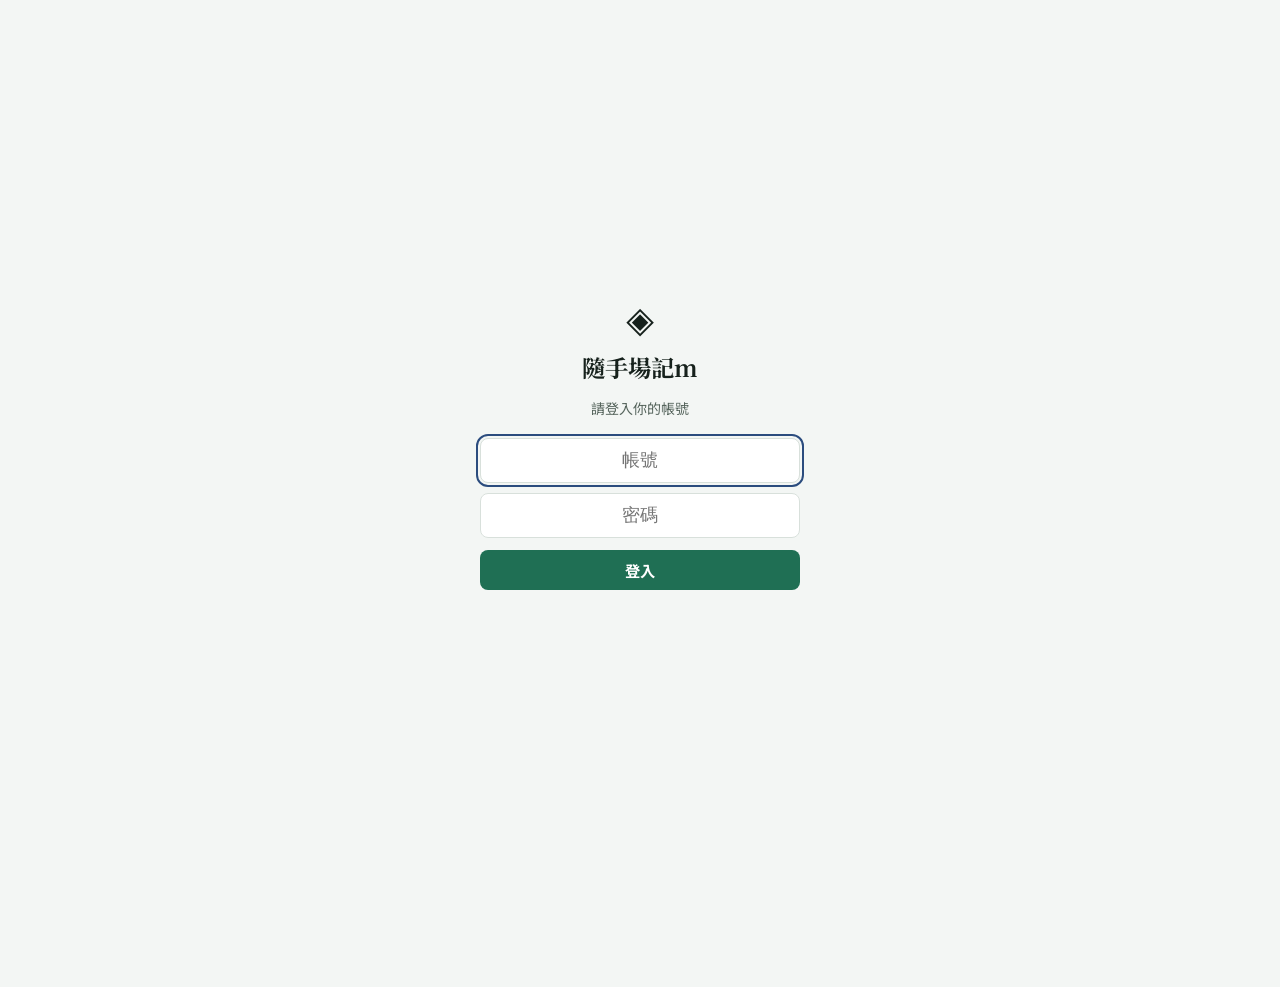
==== index.html @ 2950941e "調整token機制" ====
<!DOCTYPE html>
<html lang="zh-Hant">
<head>
<meta charset="UTF-8">
<meta name="viewport" content="width=device-width, initial-scale=1, viewport-fit=cover">
<title>隨手場記m · 場次人員管理（會員版）</title>
<meta name="description" content="週日場次人員與費用管理工具">
<meta name="theme-color" content="#1F6F54">
<link rel="manifest" href="manifest.webmanifest">
<link rel="icon" href="icons/icon.svg" type="image/svg+xml">
<link rel="apple-touch-icon" href="icons/icon-192.png">
<link rel="stylesheet" href="css/styles.css">
</head>
<body>
<div id="app-shell">

  <header class="topbar">
    <div class="topbar-brand">
      <span class="brand-mark" aria-hidden="true">
        <svg viewBox="0 0 24 24" width="22" height="22"><circle cx="12" cy="7" r="4" fill="currentColor"/><path d="M12 11 L6 21 L18 21 Z" fill="currentColor" opacity=".55"/></svg>
      </span>
      <span class="brand-text">隨手場記m</span>
      <div class="account-switch" id="account-switch"></div>
    </div>
    <div class="topbar-right">
      <div class="topbar-season" id="topbar-season-picker"></div>
      <button class="topbar-sync-btn" id="topbar-sync-btn" aria-label="立即同步" title="立即同步">
        <svg viewBox="0 0 24 24" width="18" height="18"><path d="M3 12a9 9 0 0 1 15.3-6.4M21 12a9 9 0 0 1-15.3 6.4" fill="none" stroke="currentColor" stroke-width="2" stroke-linecap="round"/><path d="M18 3v4h-4M6 21v-4h4" fill="none" stroke="currentColor" stroke-width="2" stroke-linecap="round" stroke-linejoin="round"/></svg>
      </button>
    </div>
  </header>

  <nav class="tabbar" id="main-nav" aria-label="主選單">
    <a href="#/dashboard" data-route="dashboard"><span class="tab-ic"><svg width="24" height="24" fill="currentColor" xmlns="http://www.w3.org/2000/svg" version="1.1" viewBox="0 0 110.0 110.0">
 <path d="m15.625 7.8125h23.438c4.3164 0 7.8125 4.3164 7.8125 7.8125v17.188c0 4.3164-3.4961 7.8125-7.8125 7.8125h-23.438c-4.3164 0-7.8125-4.3164-7.8125-7.8125v-17.188c0-4.3164 3.4961-7.8125 7.8125-7.8125z"/>
 <path d="m60.938 59.375h23.438c4.3164 0 7.8125 4.3164 7.8125 7.8125v17.188c0 4.3164-3.4961 7.8125-7.8125 7.8125h-23.438c-4.3164 0-7.8125-4.3164-7.8125-7.8125v-17.188c0-4.3164 3.4961-7.8125 7.8125-7.8125z"/>
 <path d="m60.938 7.8125h23.438c4.3164 0 7.8125 4.3164 7.8125 7.8125v29.688c0 4.3164-3.4961 7.8125-7.8125 7.8125h-23.438c-4.3164 0-7.8125-4.3164-7.8125-7.8125v-29.688c0-4.3164 3.4961-7.8125 7.8125-7.8125z"/>
 <path d="m15.625 46.875h23.438c4.3164 0 7.8125 4.3164 7.8125 7.8125v29.688c0 4.3164-3.4961 7.8125-7.8125 7.8125h-23.438c-4.3164 0-7.8125-4.3164-7.8125-7.8125v-29.688c0-4.3164 3.4961-7.8125 7.8125-7.8125z"/>
</svg></span><span>總覽</span></a>
    <a href="#/seasons" data-route="seasons"><span class="tab-ic"><svg width="24" height="24" fill="currentColor" xmlns="http://www.w3.org/2000/svg" version="1.1" viewBox="0 0 110.0 110.0">
 <path d="m53.125 43.75c0 1.7188 1.4062 3.125 3.125 3.125h37.344c-1.5312-21.625-18.844-38.938-40.469-40.469z"/>
 <path d="m56.25 53.125c-5.1562 0-9.375-4.2188-9.375-9.375v-37.344c-22.656 1.625-40.625 20.531-40.625 43.594s19.625 43.75 43.75 43.75 41.969-17.969 43.594-40.625z"/></svg></span><span>季度</span></a>
    <a href="#/sessions" data-route="sessions"><span class="tab-ic"><svg width="24" height="24" fill="currentColor" xmlns="http://www.w3.org/2000/svg" viewBox="0 0 24 24" x="0px" y="0px"><title>ui 111</title><g data-name="Layer 2"><path d="M1.28,13.62c.1,1.93.55,5.38,2.43,6.9,1.66,1.35,5,2,8.29,2s6.63-.67,8.29-2c1.88-1.52,2.33-5,2.43-6.9.18-3.42-.48-8-2.37-9.86-3-3-13.66-3-16.7,0C1.76,5.65,1.1,10.2,1.28,13.62Zm3.43-8.8C5.94,3.6,9,3,12,3s6.06.62,7.29,1.84,2.13,5,1.93,8.73c-.15,2.8-.85,5-1.87,5.8-2.75,2.22-12,2.22-14.7,0-1-.82-1.72-3-1.87-5.8C2.58,9.87,3.41,6.12,4.71,4.82Z"/><path d="M10,8.75h8a.75.75,0,0,0,0-1.5H10a.75.75,0,0,0,0,1.5Z"/><circle cx="7" cy="8" r="1"/><path d="M10,12.75h8a.75.75,0,0,0,0-1.5H10a.75.75,0,0,0,0,1.5Z"/><circle cx="7" cy="12" r="1"/><path d="M10,16.75h8a.75.75,0,0,0,0-1.5H10a.75.75,0,0,0,0,1.5Z"/><circle cx="7" cy="16" r="1"/></g></svg></span><span>場次</span></a>
    <a href="#/settings" data-route="settings"><span class="tab-ic"><svg width="24" height="24" viewBox="0 0 24 24" fill="none" stroke="currentColor" xmlns="http://www.w3.org/2000/svg">
<path d="M21.3175 7.14139L20.8239 6.28479C20.4506 5.63696 20.264 5.31305 19.9464 5.18388C19.6288 5.05472 19.2696 5.15664 18.5513 5.36048L17.3311 5.70418C16.8725 5.80994 16.3913 5.74994 15.9726 5.53479L15.6357 5.34042C15.2766 5.11043 15.0004 4.77133 14.8475 4.37274L14.5136 3.37536C14.294 2.71534 14.1842 2.38533 13.9228 2.19657C13.6615 2.00781 13.3143 2.00781 12.6199 2.00781H11.5051C10.8108 2.00781 10.4636 2.00781 10.2022 2.19657C9.94085 2.38533 9.83106 2.71534 9.61149 3.37536L9.27753 4.37274C9.12465 4.77133 8.84845 5.11043 8.48937 5.34042L8.15249 5.53479C7.73374 5.74994 7.25259 5.80994 6.79398 5.70418L5.57375 5.36048C4.85541 5.15664 4.49625 5.05472 4.17867 5.18388C3.86109 5.31305 3.67445 5.63696 3.30115 6.28479L2.80757 7.14139C2.45766 7.74864 2.2827 8.05227 2.31666 8.37549C2.35061 8.69871 2.58483 8.95918 3.05326 9.48012L4.0843 10.6328C4.3363 10.9518 4.51521 11.5078 4.51521 12.0077C4.51521 12.5078 4.33636 13.0636 4.08433 13.3827L3.05326 14.5354C2.58483 15.0564 2.35062 15.3168 2.31666 15.6401C2.2827 15.9633 2.45766 16.2669 2.80757 16.8741L3.30114 17.7307C3.67443 18.3785 3.86109 18.7025 4.17867 18.8316C4.49625 18.9608 4.85542 18.8589 5.57377 18.655L6.79394 18.3113C7.25263 18.2055 7.73387 18.2656 8.15267 18.4808L8.4895 18.6752C8.84851 18.9052 9.12464 19.2442 9.2775 19.6428L9.61149 20.6403C9.83106 21.3003 9.94085 21.6303 10.2022 21.8191C10.4636 22.0078 10.8108 22.0078 11.5051 22.0078H12.6199C13.3143 22.0078 13.6615 22.0078 13.9228 21.8191C14.1842 21.6303 14.294 21.3003 14.5136 20.6403L14.8476 19.6428C15.0004 19.2442 15.2765 18.9052 15.6356 18.6752L15.9724 18.4808C16.3912 18.2656 16.8724 18.2055 17.3311 18.3113L18.5513 18.655C19.2696 18.8589 19.6288 18.9608 19.9464 18.8316C20.264 18.7025 20.4506 18.3785 20.8239 17.7307L21.3175 16.8741C21.6674 16.2669 21.8423 15.9633 21.8084 15.6401C21.7744 15.3168 21.5402 15.0564 21.0718 14.5354L20.0407 13.3827C19.7887 13.0636 19.6098 12.5078 19.6098 12.0077C19.6098 11.5078 19.7888 10.9518 20.0407 10.6328L21.0718 9.48012C21.5402 8.95918 21.7744 8.69871 21.8084 8.37549C21.8423 8.05227 21.6674 7.74864 21.3175 7.14139Z" stroke="currentColor" stroke-width="1.5" stroke-linecap="round"/>
<path d="M15.5195 12C15.5195 13.933 13.9525 15.5 12.0195 15.5C10.0865 15.5 8.51953 13.933 8.51953 12C8.51953 10.067 10.0865 8.5 12.0195 8.5C13.9525 8.5 15.5195 10.067 15.5195 12Z" stroke="currentColor" stroke-width="1.5"/>
</svg>
</span><span>設定</span></a>
  </nav>

  <main id="view-root" class="view-root"></main>

  <div id="toast-root" class="toast-root" aria-live="polite"></div>
  <div id="modal-root"></div>
</div>

<script type="module" src="js/main.js"></script>
</body>
</html>
---- css/styles.css ----
@import url('https://fonts.googleapis.com/css2?family=Noto+Serif+TC:wght@600;700&family=Noto+Sans+TC:wght@400;500;700&family=IBM+Plex+Mono:wght@500;600&family=Overpass:ital,wght@0,100..900;1,100..900&display=swap');

/* ---------- Design tokens ---------- */
:root {
  --court-green: #1F6F54;
  --court-green-dark: #144A38;
  --court-green-tint: #E4F0EA;
  --court-blue: #2B4C7E;
  --court-blue-tint: #E7ECF5;
  --gold: #B8860B;
  --gold-tint: #FBF1D8;
  --female: #C98788;
  --female-tint: #FFE1E740;
  --crimson: #B3261E;
  --crimson-tint: #FBE6E4;
  --bg: #F3F6F4;
  --surface: #FFFFFF;
  --surface-sunken: #ECF1EE;
  --line: #D8E0DB;
  --ink: #16211C;
  --ink-soft: #55645C;
  --ink-faint: #8A9790;

  --font-display: 'Noto Serif TC', serif;
  --font-body: 'Noto Sans TC', system-ui, sans-serif;
  --font-mono: 'Overpass', ui-monospace, monospace;

  --radius-s: 8px;
  --radius-m: 14px;
  --radius-l: 22px;
  --shadow-card: 0 1px 2px rgba(20,30,25,.06), 0 6px 20px rgba(20,30,25,.05);
}

* { box-sizing: border-box; }
html {
  /* Bumps every rem-based font-size in the app up ~12% for readability on phones
     (tested against iPhone 11's 414px CSS viewport) without touching any layout
     widths/breakpoints, since the app is built with flexible flex/grid layouts. */
  font-size: 18px;
}
html, body { height: 100%; overscroll-behavior: none; }
body {
  margin: 0;
  background: var(--bg);
  color: var(--ink);
  font-family: var(--font-body);
  -webkit-font-smoothing: antialiased;
}
a { color: inherit; text-decoration: none; }
button { font-family: inherit; }
:focus-visible { outline: 2px solid var(--court-blue); outline-offset: 2px; }

h1, h2, h3 { font-family: var(--font-display); margin: 0; color: var(--ink); }
.mono { font-family: var(--font-mono); font-variant-numeric: tabular-nums; }

/* ---------- App shell ---------- */
#app-shell {
  min-height: 100%;
  display: flex;
  flex-direction: column;
  max-width: 960px;
  margin: 0 auto;
  /* tabbar height + extra breathing room above the nav */
  padding-bottom: calc(60px + env(safe-area-inset-bottom, 0px));
  /* Lock to vertical panning so a horizontal drag (e.g. on a wide table)
     can't drag the whole page sideways or trigger edge-swipe back/forward.
     overscroll-behavior: none turns off the elastic rubber-band bounce.
     Kept on #app-shell (not body) so position:fixed modals keep correct
     width on iOS Safari / standalone PWA. */
  touch-action: pan-y;
  overscroll-behavior: none;
}

.topbar {
  position: sticky;
  top: 0;
  z-index: 20;
  display: flex;
  align-items: center;
  justify-content: space-between;
  gap: 10px;
  padding: 14px 16px;
  background: var(--court-green);
  color: #fff;
}
.topbar-brand { display: flex; align-items: center; gap: 8px; min-width: 0; }
.brand-mark { display: flex; color: #fff; flex-shrink: 0; }
.brand-text { font-family: var(--font-display); font-weight: 700; font-size: 1.15rem; letter-spacing: .02em; flex-shrink: 0; }
.topbar-right { display: flex; align-items: center; gap: 8px; }
.topbar-season select {
  background: rgba(255,255,255,.14);
  color: #fff;
  border: 1px solid rgba(255,255,255,.35);
  border-radius: var(--radius-s);
  padding: 6px 10px;
  font-size: .85rem;
  max-width: 40vw;
}
.topbar-season select option { color: var(--ink); }

/* admin 用：app 名稱旁邊「切換檢視使用者」的標籤下拉選單。平常（檢視自己）
   用跟 brand 一致的淡色標籤；正在檢視別人的資料時換成金色，跟原本提示列
   用的顏色一致，讓 admin 一眼看出現在不是自己的視角。 */
.account-switch { position: relative; min-width: 0; }
.account-switch-tag {
  display: flex;
  align-items: center;
  gap: 4px;
  background: rgba(255,255,255,.16);
  border: 1px solid rgba(255,255,255,.4);
  color: #fff;
  border-radius: 999px;
  padding: 3px 9px 3px 11px;
  font-size: .72rem;
  font-weight: 700;
  cursor: pointer;
  max-width: 28vw;
}
.account-switch-tag span {
  overflow: hidden;
  text-overflow: ellipsis;
  white-space: nowrap;
}
.account-switch-tag--viewing {
  background: var(--gold);
  border-color: var(--gold);
  color: #fff;
}
.account-switch-caret { flex-shrink: 0; opacity: .85; }
.account-switch-menu {
  position: absolute;
  top: calc(100% + 6px);
  left: 0;
  z-index: 40;
  min-width: 190px;
  max-height: 60vh;
  overflow-y: auto;
  background: var(--surface);
  border-radius: var(--radius-s);
  box-shadow: var(--shadow-card);
  padding: 6px;
}
.account-switch-menu-item {
  display: flex;
  align-items: center;
  justify-content: space-between;
  gap: 8px;
  width: 100%;
  text-align: left;
  padding: 9px 10px;
  border-radius: var(--radius-s);
  color: var(--ink);
  font-size: .82rem;
  background: transparent;
  border: none;
  cursor: pointer;
}
.account-switch-menu-item:hover:not(:disabled) { background: var(--surface-sunken); }
.account-switch-menu-item.is-current { font-weight: 700; color: var(--court-green); }
.account-switch-menu-item:disabled { opacity: .5; cursor: not-allowed; }
.account-switch-menu-note { padding: 8px 10px; }

.topbar-sync-btn {
  display: flex;
  align-items: center;
  justify-content: center;
  width: 32px;
  height: 32px;
  border-radius: 50%;
  border: 1px solid rgba(255,255,255,.35);
  background: rgba(255,255,255,.14);
  color: #fff;
  cursor: pointer;
  flex-shrink: 0;
  padding: 0;
}
.topbar-sync-btn:active { transform: translateY(1px); }
.topbar-sync-btn.syncing svg { animation: sync-spin .8s linear infinite; }
@keyframes sync-spin { from { transform: rotate(0deg); } to { transform: rotate(360deg); } }

.tabbar {
  position: fixed;
  bottom: 0; left: 0; right: 0;
  z-index: 30;
  display: flex;
  background: var(--surface);
  border-top: 1px solid var(--line);
  max-width: 960px;
  margin: 0 auto;
  padding-bottom: env(safe-area-inset-bottom);
}
.tabbar a {
  flex: 1;
  display: flex;
  flex-direction: column;
  align-items: center;
  gap: 2px;
  padding: 10px 4px 8px;
  font-size: .72rem;
  color: var(--ink-faint);
}
.tabbar a.active { color: var(--court-green); font-weight: 700; }
.tab-ic { font-size: 1.15rem; line-height: 1; }
.tab-ic svg { opacity: .55; }
.tab-icon {
    width: 20px;
    height: 20px;
    fill: #ffb6c1;
}
.tabbar a.active .tab-ic svg {opacity: 1; }

.view-root { flex: 1; padding: 10px 15px 17px; }

/* ---------- Generic building blocks ---------- */
.card {
  background: var(--surface);
  border-radius: var(--radius-m);
  box-shadow: var(--shadow-card);
  padding: 16px;
  margin-bottom: 14px;
}
.card-muted {
  background: var(--surface-sunken);
  box-shadow: none;
}
.card-muted .list-row-title,
.card-muted .list-row-meta { color: var(--ink-faint); }
.card-title {
  font-size: .95rem;
  font-weight: 700;
  color: var(--ink);
  margin-bottom: 10px;
  display: flex;
  align-items: center;
  justify-content: space-between;
}
.section-eyebrow {
  font-size: .72rem;
  letter-spacing: .12em;
  color: var(--court-green);
  font-weight: 700;
  text-transform: uppercase;
  margin-bottom: 4px;
}

.page-head {
  display: flex;
  align-items: flex-end;
  justify-content: space-between;
  gap: 10px;
  margin-bottom: 16px;
}
/* Used on inner pages (season detail, session detail) so the title block + the
   settings button stay pinned under the topbar while the rest of the page scrolls. */
.page-head-sticky {
  position: sticky;
  top: 54px;
  z-index: 15;
  background: var(--bg);
  padding: 10px 16px 12px;
  margin: 0 -16px 6px;
}
.page-head-left { display: flex; align-items: flex-end; gap: 8px; min-width: 0; }
.page-head h1 { font-size: 1.0rem; }
.page-head .sub { color: var(--ink-soft); font-size: .82rem; margin-top: 2px; }
.h1-nowrap { white-space: nowrap; font-size: clamp(.82rem, 3.4vw, .95rem); }
.flex-wrap-head { flex-wrap: wrap; row-gap: 8px; }
.icon-action-btn {
  width: 32px;
  height: 32px;
  border-radius: 8px;
  background: var(--surface);
  border: 1px solid var(--line);
  display: flex;
  align-items: center;
  justify-content: center;
  flex-shrink: 0;
  cursor: pointer;
  padding: 0;
}
.icon-action-btn:active { transform: translateY(1px); }
.icon-action-btn img { width: 17px; height: 17px; display: block; }

.back-btn {
  display: inline-flex;
  align-items: center;
  justify-content: center;
  width: 34px;
  height: 34px;
  border-radius: 999px;
  border: none;
  background: var(--surface-sunken);
  color: var(--ink);
  cursor: pointer;
  flex-shrink: 0;
  margin-bottom: 2px;
}
.back-btn:active { transform: translateY(1px); }

.btn {
  display: inline-flex;
  align-items: center;
  justify-content: center;
  gap: 6px;
  border: none;
  border-radius: var(--radius-s);
  padding: 9px 14px;
  font-size: .85rem;
  font-weight: 700;
  cursor: pointer;
  background: var(--surface-sunken);
  color: var(--ink);
  white-space: nowrap;
}
.btn:active { transform: translateY(1px); }
.btn-primary { background: var(--court-green); color: #fff; }
.btn-primary:hover { background: var(--court-green-dark); }
.btn-ghost { background: transparent; color: var(--court-green); border: 1px solid var(--court-green); }
.btn-danger { background: var(--crimson-tint); color: var(--crimson); }
.btn-sm { padding: 6px 10px; font-size: .78rem; }
.btn-block { width: 100%; }
.btn[disabled] { opacity: .45; cursor: not-allowed; }

.icon-btn {
  background: transparent;
  border: none;
  color: var(--ink-faint);
  cursor: pointer;
  padding: 4px 6px;
  font-size: 1rem;
}
.icon-btn:hover { color: var(--court-blue); }

.field { margin-bottom: 12px; }
.field label {
  display: block;
  font-size: .78rem;
  color: var(--ink-soft);
  margin-bottom: 5px;
  font-weight: 500;
}
.field input[type=text],
.field input[type=number],
.field input[type=date],
.field select,
.field textarea {
  width: 100%;
  border: 1px solid var(--line);
  border-radius: var(--radius-s);
  padding: 9px 10px;
  font-size: 1rem;
  background: var(--surface);
  color: var(--ink);
  font-family: inherit;
}
.field textarea { resize: vertical; min-height: 60px; }
.field-row { display: flex; gap: 10px; }
.field-row > .field { flex: 1; min-width: 0; }
.field-row > .field input,
.field-row > .field select { min-width: 0; box-sizing: border-box; }
.field-hint { font-size: .72rem; color: var(--ink-faint); margin-top: 4px; }

/* Shared searchable multi-select candidate picker (加入臨打/候補/季打) */
.candidate-grid-wrap {
  max-height: 240px;
  overflow-y: auto;
  border: 1px solid var(--line);
  border-radius: 8px;
  padding: 6px;
  margin-top: 6px;
}
.candidate-grid {
  display: grid;
  grid-template-columns: 1fr 1fr;
  gap: 2px 6px;
}
.candidate-grid-item {
  display: flex;
  align-items: center;
  justify-content: flex-start;
  gap: 8px;
  padding: 7px 6px;
  cursor: pointer;
  border-radius: 6px;
  min-width: 0;
}
.candidate-grid-item:active { background: var(--surface-sunken); }
.candidate-grid-item input[type=checkbox] { flex-shrink: 0; margin: 0; }
.candidate-grid-item span {
  overflow: hidden;
  text-overflow: ellipsis;
  white-space: nowrap;
  min-width: 0;
  text-align: left;
}

/* All form controls anywhere in the app must be >=16px so mobile browsers
   (iOS Safari / Chrome) do not auto-zoom the viewport on focus. Using rem here
   keeps them in proportion with the rest of the app's enlarged text. */
input, select, textarea {
  font-size: 1rem;
}

.radio-group { display: flex; gap: 8px; flex-wrap: wrap; }
.radio-chip {
  border: 1px solid var(--line);
  border-radius: 999px;
  padding: 6px 13px;
  font-size: .8rem;
  cursor: pointer;
  color: var(--ink-soft);
  background: var(--surface);
}
.radio-chip input { display: none; }
.radio-chip.checked {
  background: var(--court-green-tint);
  border-color: var(--court-green);
  color: var(--court-green-dark);
  font-weight: 700;
}

.list-row {
  display: flex;
  align-items: center;
  justify-content: space-between;
  gap: 10px;
  padding: 12px 4px;
  border-bottom: 1px solid var(--line);
}
.list-row:last-child { border-bottom: none; }
.list-row-main { display: flex; flex-direction: column; gap: 2px; }
.list-row-title { font-weight: 700; font-size: .92rem; }
.list-row-meta { font-size: .76rem; color: var(--ink-soft); }
.list-row-actions { display: flex; align-items: center; gap: 6px; }

.empty-state {
  text-align: center;
  padding: 36px 12px;
  color: var(--ink-faint);
}
.empty-state .glyph { font-size: 1.8rem; margin-bottom: 8px; opacity: .6; }
.empty-state p { margin: 4px 0; font-size: .85rem; }

.badge {
  display: inline-flex;
  align-items: center;
  gap: 4px;
  padding: 2px 9px;
  border-radius: 999px;
  font-size: .72rem;
  font-weight: 700;
  white-space: nowrap;
}
.badge-green { background: var(--court-green-tint); color: var(--court-green-dark); }
.badge-gold { background: var(--gold-tint); color: var(--gold); }
.badge-blue { background: var(--court-blue-tint); color: var(--court-blue); }
.badge-gray { background: var(--surface-sunken); color: var(--ink-soft); }
.badge-crimson { background: var(--crimson); color: #fff; }

/* ---------- Scoreboard (signature element) ---------- */
.scoreboard {
  background: linear-gradient(160deg, var(--court-green-dark), var(--court-green));
  border-radius: var(--radius-l);
  padding: 18px 16px;
  color: #fff;
  margin-bottom: 16px;
  position: relative;
  overflow: hidden;
}
.scoreboard::before {
  content: '';
  position: absolute; inset: 0;
  background-image: repeating-linear-gradient(90deg, rgba(255,255,255,.05) 0 1px, transparent 1px 34px);
  pointer-events: none;
}
.scoreboard-label {
  font-size: .68rem;
  letter-spacing: .14em;
  text-transform: uppercase;
  opacity: .75;
  margin-bottom: 10px;
}
.scoreboard-grid {
  display: grid;
  grid-template-columns: repeat(auto-fit, minmax(120px, 1fr));
  gap: 14px;
  position: relative;
}
.scoreboard-cell .num {
  font-family: var(--font-mono);
  font-size: 1.5rem;
  font-weight: 600;
  font-variant-numeric: tabular-nums;
  line-height: 1.1;
}
.scoreboard-cell .cap {
  font-size: .72rem;
  opacity: .8;
  margin-top: 3px;
}
/*.scoreboard-cell.warn .num { color: #FFD7A8; }*/

/* ---------- Money highlight ---------- */
.amount-refund { color: var(--court-green-dark); font-weight: 700; white-space: nowrap; }
.amount-makeup { color: var(--crimson); font-weight: 700; white-space: nowrap; }
/*.amount-makeup::before { content: '⚠'; font-size: .85em; }*/

/* ---------- Tables ---------- */
/* Safety net for narrow (360px) phones: if a table still doesn't fully fit its
   card, it scrolls horizontally INSIDE the card instead of pushing content
   (like the delete ✕ button) outside the page's visible width. */
.table-scroll {
  overflow-x: auto;
  -webkit-overflow-scrolling: touch;
  /* Opt back into horizontal panning inside the pan-y #app-shell. */
  touch-action: pan-x pan-y;
  overscroll-behavior-x: contain;
}
table.roster { width: 100%; border-collapse: collapse; font-size: .84rem; table-layout: fixed; }
table.roster th {
  text-align: left;
  font-size: .68rem;
  text-transform: uppercase;
  letter-spacing: .06em;
  color: var(--ink-faint);
  padding: 6px 8px;
  border-bottom: 1px solid var(--line);
  overflow: hidden;
  text-overflow: ellipsis;
}
table.roster th.roster-group-head-male {
  color: var(--court-blue);
}
table.roster th.roster-group-head-female {
  color: var(--gold);
}
table.roster td { padding: 8px; border-bottom: 1px solid var(--line); vertical-align: middle; overflow-wrap: anywhere; }
table.roster tr:last-child td { border-bottom: none; }
table.roster tr.row-unpaid  {  border-left: 3px solid #C42F6D80; }
table.roster input[type=checkbox] { width: 18px; height: 18px; margin-right: 4px; }
table.roster td:has(> input[type=checkbox]) { padding-right: 14px; }
.roster-name { font-weight: 600; overflow-wrap: anywhere; }
.roster-name .badge { display: block; width: fit-content; margin-top: 3px; }
.gender-tag { font-size: .68rem; color: var(--ink-faint); margin-left: 5px; }
.roster-group-head {
  font-size: .72rem;
  font-weight: 700;
  color: var(--court-blue);
  padding: 10px 8px 4px;
}
.roster-group-head-male,
.roster-group-head-female {
  padding: 6px 10px;
  border-radius: var(--radius-s);
  margin-bottom: 4px;
}
.roster-group-head-male { background: var(--court-blue-tint); color: var(--court-blue); }
.roster-group-head-female { background: var(--gold-tint); color: var(--gold); }
input.fee-input {
  width: 84px;
  border: 1px solid var(--line);
  border-radius: 6px;
  padding: 5px 6px;
  font-family: var(--font-mono);
  text-align: right;
}
select.inline-select {
  border: 1px solid var(--line);
  border-radius: 6px;
  padding: 5px 4px;
  font-size: .76rem;
  background: #fff;
  width: 100%;
  max-width: 100%;
  box-sizing: border-box;
}
.icon-btn { min-width: 28px; text-align: center; }

.batch-bar {
  display: flex;
  align-items: center;
  gap: 8px;
  flex-wrap: wrap;
  background: var(--court-blue-tint);
  border-radius: var(--radius-s);
  padding: 10px;
  margin-bottom: 10px;
  font-size: .8rem;
}
.batch-bar strong { color: var(--court-blue); }

/* ---------- Tabs within a page ---------- */
.subtabs { display: flex; gap: 6px; margin-bottom: 14px; border-bottom: 1px solid var(--line); }
.subtabs button {
  background: none; border: none; cursor: pointer;
  padding: 9px 4px; margin-right: 14px;
  font-size: .757rem; font-weight: 600; color: var(--ink-faint);
  border-bottom: 2px solid transparent;
}
.subtabs button.active { color: var(--court-green); border-color: var(--court-green); }

/* ---------- Modal ---------- */
.modal-backdrop {
  position: fixed; inset: 0; background: rgba(15,25,20,.42);
  display: flex; align-items: flex-end; justify-content: center;
  z-index: 100;
}
@media (min-width: 640px) {
  .modal-backdrop { align-items: center; }
}
.modal-panel {
  background: var(--surface);
  width: 100%; max-width: 480px;
  max-height: 88vh;
  overflow-y: auto;
  border-radius: var(--radius-l) var(--radius-l) 0 0;
  padding: 20px;
  animation: modal-in .18s ease-out;
  /* Stop over-scroll inside the modal from chaining into the page behind. */
  overscroll-behavior: contain;
  -webkit-overflow-scrolling: touch;
}
@media (min-width: 640px) {
  .modal-panel { border-radius: var(--radius-l); }
}
@keyframes modal-in { from { transform: translateY(16px); opacity:.4; } to { transform: translateY(0); opacity:1; } }
.modal-head { display: flex; align-items: center; justify-content: space-between; margin-bottom: 14px; }
.modal-actions { display: flex; gap: 8px; justify-content: flex-end; margin-top: 16px; }

/* ---------- Toast ---------- */
.toast-root {
  position: fixed;
  bottom: calc(97px + env(safe-area-inset-bottom, 0px)); left: 0; right: 0;
  display: flex; flex-direction: column; align-items: center;
  gap: 8px; z-index: 200; pointer-events: none;
}
.toast {
  background: var(--ink);
  color: #fff;
  padding: 9px 16px;
  border-radius: 999px;
  font-size: .8rem;
  box-shadow: 0 8px 20px rgba(0,0,0,.2);
  animation: toast-in .16s ease-out;
}
@keyframes toast-in { from { opacity:0; transform: translateY(6px);} to {opacity:1; transform:none;} }

@media (prefers-reduced-motion: reduce) {
  .modal-panel, .toast { animation: none; }
}

/* ---------- Utility ---------- */
.flex { display: flex; }
.flex-between { display: flex; align-items: center; justify-content: space-between; }
.gap-8 { gap: 8px; }
.mt-8 { margin-top: 8px; }
.mt-16 { margin-top: 16px; }
.text-right { text-align: right; }
.text-soft { color: var(--ink-soft); }
.text-faint { color: var(--ink-faint); }
.small { font-size: .78rem; }
.hidden { display: none !important; }
.stack { display: flex; flex-direction: column; gap: 10px; }
.divider { height: 1px; background: var(--line); margin: 14px 0; }
.detail-toggle-btn {
  border-radius: var(--radius-s) var(--radius-s) 0 0 !important;
  margin-bottom: 0 !important;
}
.detail-expand {
  background: var(--surface-sunken);
  border-radius: 0 0 var(--radius-s) var(--radius-s);
  padding: 10px 12px;
  margin-top: 0;
}
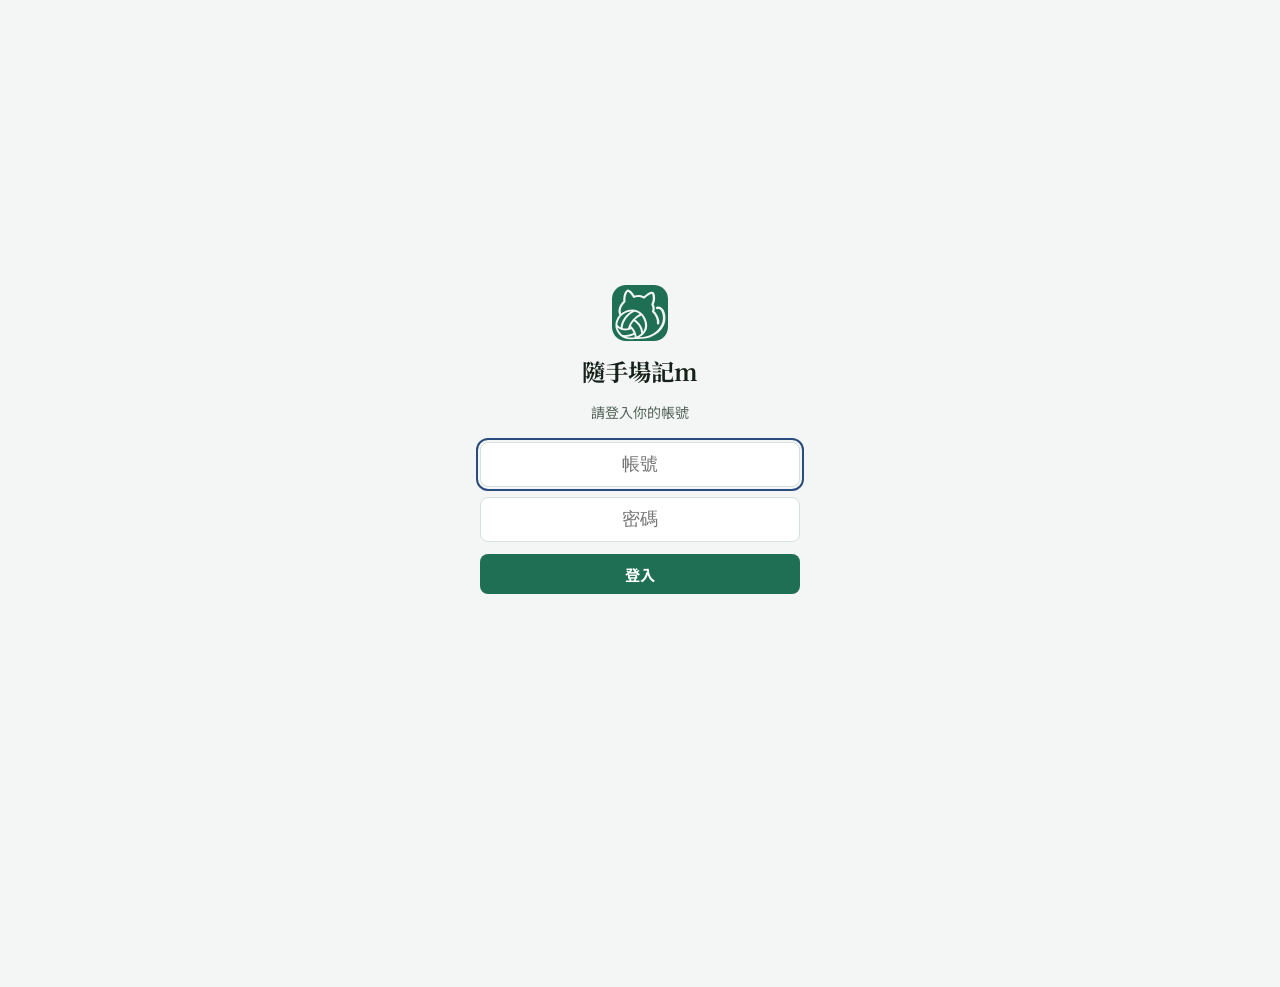
==== commit fa51657e: "Replace app logo with cat+volleyball artwork Update favicon/PWA icons, login screen, empty-state, an" ====
--- a/index.html
+++ b/index.html
@@ -17,9 +17,8 @@
   <header class="topbar">
     <div class="topbar-brand">
       <span class="brand-mark" aria-hidden="true">
-        <svg viewBox="0 0 24 24" width="22" height="22"><circle cx="12" cy="7" r="4" fill="currentColor"/><path d="M12 11 L6 21 L18 21 Z" fill="currentColor" opacity=".55"/></svg>
+        <svg viewBox="0 0 1254 1254" width="60" height="60"><g transform="translate(0.000000,1254.000000) scale(0.100000,-0.100000)" fill="currentColor" stroke="none"><path d="M3455 11519 c-27 -4 -87 -27 -132 -50 -257 -130 -546 -606 -703 -1159 -93 -326 -132 -700 -111 -1058 7 -114 16 -229 21 -257 l8 -49 -128 -136 c-143 -152 -273 -299 -316 -356 -15 -22 -47 -61 -70 -89 -112 -135 -315 -466 -403 -657 -282 -610 -291 -1262 -26 -1832 45 -97 45 -99 27 -120 -10 -12 -50 -57 -89 -101 -355 -404 -634 -926 -757 -1413 -43 -168 -52 -221 -71 -398 -33 -313 -6 -693 71 -998 107 -422 346 -897 613 -1221 443 -535 971 -875 1701 -1096 391 -117 950 -184 1342 -160 238 15 415 36 598 73 l155 31 275 -13 c329 -16 901 -16 1130 -1 877 59 1639 241 2415 576 270 116 687 341 896 482 31 21 82 56 115 78 481 324 957 799 1261 1255 405 610 609 1190 679 1930 22 242 15 704 -15 940 -65 498 -198 929 -384 1242 -286 481 -673 770 -1099 819 -288 33 -574 -80 -656 -260 -67 -146 8 -323 159 -376 79 -28 151 -20 258 29 113 51 169 59 273 41 242 -42 488 -280 657 -636 111 -234 191 -528 238 -869 25 -190 25 -710 0 -920 -85 -683 -328 -1307 -730 -1870 -249 -348 -563 -662 -962 -961 -579 -435 -1313 -771 -2060 -944 -463 -107 -1090 -183 -1430 -173 l-110 3 73 38 c299 155 601 378 853 629 416 414 679 875 793 1389 100 450 68 1012 -89 1544 -101 342 -237 649 -438 985 -405 679 -957 1168 -1627 1442 -481 197 -964 254 -1550 183 -527 -65 -1106 -267 -1575 -550 -128 -77 -354 -231 -449 -306 -27 -22 -52 -39 -56 -39 -9 0 -52 121 -75 209 -41 161 -55 401 -35 586 14 120 61 308 109 431 66 169 189 402 279 525 196 271 291 384 550 651 145 150 182 193 187 222 4 19 -1 102 -11 183 -23 180 -26 641 -6 793 60 444 156 744 332 1041 63 107 156 229 173 229 6 0 39 -16 75 -36 285 -156 581 -432 776 -724 63 -93 162 -287 215 -419 36 -89 90 -160 145 -188 55 -29 121 -22 236 24 123 50 232 84 351 112 422 98 920 81 1269 -44 106 -39 297 -137 377 -196 108 -79 186 -93 273 -48 19 9 85 63 145 119 540 500 959 773 1386 903 180 55 166 55 190 0 80 -183 131 -413 155 -693 15 -167 15 -220 5 -372 -26 -392 -105 -680 -300 -1092 -81 -170 -81 -175 7 -358 87 -180 115 -252 147 -370 39 -144 55 -261 55 -405 0 -192 -32 -346 -114 -538 -27 -63 -33 -126 -16 -171 6 -15 61 -81 123 -148 389 -418 623 -771 790 -1191 146 -368 206 -676 192 -989 -15 -314 -14 -335 17 -387 56 -95 144 -148 244 -149 167 0 279 96 325 280 18 71 18 360 0 490 -74 553 -352 1205 -744 1745 -96 132 -253 331 -317 400 -75 83 -73 70 -41 181 50 174 65 281 65 479 0 322 -62 606 -196 897 l-31 67 66 143 c182 398 267 801 267 1262 -1 266 -28 486 -90 737 -114 452 -275 674 -524 720 -203 37 -617 -112 -1057 -382 -232 -142 -494 -339 -719 -538 -52 -47 -102 -90 -111 -98 -13 -11 -31 -6 -120 36 -330 156 -770 251 -1164 251 -231 0 -566 -54 -790 -127 -66 -22 -80 -24 -87 -12 -5 8 -37 64 -71 124 -251 441 -591 813 -937 1028 -204 125 -410 189 -545 166z m925 -4833 c0 -3 -30 -24 -67 -48 -171 -109 -375 -246 -443 -297 -41 -31 -91 -67 -111 -81 -112 -76 -460 -382 -609 -536 -190 -197 -331 -362 -455 -534 -441 -610 -734 -1279 -860 -1965 -10 -49 -19 -92 -21 -94 -6 -7 -190 114 -284 187 -110 86 -203 174 -302 286 l-71 79 7 106 c26 436 262 1014 589 1445 299 394 625 684 1070 951 399 238 903 417 1366 485 128 18 191 24 191 16z m866 -151 c321 -88 662 -258 926 -462 78 -60 192 -163 186 -168 -2 -2 -75 -47 -163 -100 -585 -355 -956 -635 -1359 -1025 -304 -295 -502 -530 -710 -844 -254 -386 -404 -721 -498 -1116 l-23 -95 -98 -22 c-283 -62 -657 -58 -931 11 -169 43 -299 104 -337 158 -21 29 -21 30 -5 146 75 523 293 1095 612 1604 476 760 1140 1373 2024 1870 181 102 165 100 376 43z m1442 -1012 c301 -412 501 -852 616 -1358 74 -327 96 -732 55 -1003 -41 -272 -93 -442 -205 -667 -73 -147 -188 -336 -210 -342 -7 -2 -13 17 -17 49 -16 155 -123 520 -219 748 -154 364 -426 788 -729 1136 -151 173 -409 414 -607 569 -34 26 -59 51 -55 55 4 3 35 29 68 56 169 142 570 426 810 574 106 66 428 250 436 250 4 0 29 -30 57 -67z m-1678 -1189 c228 -150 579 -510 796 -817 431 -606 631 -1137 660 -1744 l7 -139 -54 -47 c-145 -125 -379 -286 -565 -389 -86 -48 -338 -168 -352 -168 -5 0 -19 71 -31 157 -100 683 -452 1354 -1036 1973 -65 69 -129 137 -142 151 l-24 26 27 74 c88 245 292 563 521 814 54 59 105 115 113 125 8 11 17 19 20 20 3 0 30 -16 60 -36z m-3733 -1367 c306 -231 705 -456 972 -548 592 -204 1308 -161 1938 116 l142 62 34 -36 c74 -77 263 -353 365 -531 51 -90 142 -279 142 -296 0 -9 -225 -112 -336 -154 -334 -128 -773 -239 -1124 -284 -342 -45 -724 -55 -865 -23 -177 41 -330 143 -564 376 -355 354 -606 770 -730 1210 -23 79 -41 145 -41 147 0 9 13 1 67 -39z m3742 -1714 c13 -57 37 -213 46 -301 6 -61 6 -62 -22 -73 -46 -18 -260 -59 -398 -76 -166 -21 -696 -24 -860 -5 -213 25 -555 95 -555 114 0 4 24 8 53 8 67 0 360 33 530 61 366 58 734 155 1077 283 52 19 100 35 107 36 6 0 16 -21 22 -47z"/><path d="M5685 6233 c-36 -9 -83 -52 -101 -92 -16 -37 -19 -39 -64 -38 -59 1 -108 -27 -135 -76 -19 -34 -22 -36 -57 -31 -32 6 -41 2 -68 -24 -16 -17 -30 -40 -30 -52 0 -25 73 -159 159 -292 63 -99 92 -118 141 -98 28 12 60 54 60 79 0 5 -30 64 -66 130 -68 124 -76 160 -38 175 23 9 60 -35 117 -138 27 -47 59 -93 70 -101 32 -22 74 -18 102 10 41 40 33 76 -40 202 -58 98 -64 114 -55 137 8 22 16 27 36 24 21 -2 39 -24 95 -113 38 -60 76 -116 86 -122 30 -23 72 -15 105 17 45 45 37 66 -98 279 -68 106 -135 144 -219 124z"/><path d="M4739 6022 c-112 -73 -149 -112 -149 -156 0 -42 28 -76 64 -76 13 0 53 20 89 45 37 25 75 45 86 45 14 0 30 -16 51 -52 16 -29 30 -60 30 -69 0 -8 -29 -37 -65 -63 -68 -50 -85 -71 -85 -106 0 -45 135 -272 205 -344 40 -42 48 -46 92 -46 53 0 92 19 187 90 89 65 108 137 62 236 -27 58 -57 84 -98 84 -56 0 -84 -57 -53 -110 23 -40 18 -65 -20 -99 -44 -38 -64 -39 -97 -3 -24 26 -108 161 -108 174 0 4 29 28 64 54 109 79 110 118 14 287 -102 178 -140 193 -269 109z"/><path d="M4358 5802 c-68 -44 -86 -71 -72 -110 21 -59 100 -49 178 23 41 37 45 61 15 99 -28 35 -53 33 -121 -12z"/><path d="M4555 5728 c-47 -28 -216 -160 -225 -178 -15 -28 -12 -48 10 -70 35 -35 66 -25 174 56 148 112 160 131 111 179 -27 28 -40 30 -70 13z"/><path d="M4595 5553 c-89 -59 -145 -114 -145 -142 0 -33 16 -51 47 -51 26 0 177 110 193 141 13 23 -1 53 -30 69 -24 13 -19 14 -65 -17z"/><path d="M3975 5520 c-27 -10 -261 -225 -269 -245 -22 -59 0 -105 102 -206 55 -55 62 -59 106 -59 45 0 50 3 150 95 58 53 114 110 125 129 25 41 27 102 4 136 -42 62 -107 129 -137 144 -37 18 -51 19 -81 6z m33 -164 c-2 -1 -33 -31 -71 -66 -52 -49 -70 -61 -79 -52 -9 9 3 27 55 78 57 55 70 64 83 53 8 -6 13 -13 12 -13z m67 -67 c7 -10 -66 -95 -112 -132 -22 -17 -23 -17 -30 -1 -4 12 11 34 58 79 69 67 75 70 84 54z"/><path d="M4619 5394 c-46 -36 -88 -73 -92 -80 -5 -8 -2 -26 5 -42 22 -44 65 -35 156 35 65 49 77 63 80 91 4 39 -12 62 -43 62 -12 0 -60 -30 -106 -66z"/><path d="M4757 5315 c-53 -27 -145 -107 -157 -134 -14 -34 -1 -68 54 -155 39 -60 84 -91 119 -80 31 10 173 119 181 139 15 39 4 76 -43 148 -65 99 -93 114 -154 82z m39 -142 c19 -25 17 -51 -5 -62 -14 -8 -22 -6 -35 8 -20 22 -20 30 1 53 20 22 23 22 39 1z"/><path d="M4107 5097 c-98 -94 -177 -179 -177 -188 0 -9 10 -29 21 -44 22 -27 46 -30 90 -11 14 6 18 -1 23 -38 8 -54 3 -66 -28 -66 -12 0 -28 -6 -35 -12 -10 -11 -27 2 -87 67 -69 75 -73 81 -68 115 5 32 2 40 -26 64 -25 20 -39 25 -64 21 -28 -4 -35 1 -76 50 -56 68 -100 92 -140 75 -27 -11 -50 -46 -50 -75 0 -8 30 -48 66 -90 l65 -75 -20 -26 c-12 -15 -21 -39 -21 -54 0 -59 86 -93 125 -50 10 11 22 20 26 20 4 0 48 -46 97 -102 l89 -103 -19 -42 c-17 -38 -17 -46 -4 -71 25 -48 83 -65 125 -36 22 16 71 111 84 166 4 14 20 40 36 56 21 20 31 43 37 78 6 43 8 46 16 24 9 -25 7 -54 -14 -167 -10 -56 -10 -65 7 -83 24 -26 67 -26 91 1 17 18 19 37 18 143 0 66 -6 140 -13 164 -8 28 -9 48 -2 60 18 32 34 -37 37 -157 2 -97 5 -117 20 -128 43 -31 78 -7 88 61 8 53 -9 192 -30 251 -21 55 -22 70 -5 70 20 0 81 -81 81 -108 0 -11 -9 -31 -21 -43 -40 -43 8 -113 69 -99 30 6 71 43 91 82 27 53 5 118 -82 235 -58 78 -71 88 -113 88 -38 0 -61 -16 -152 -102 -46 -43 -88 -78 -93 -78 -26 0 1 40 94 136 56 58 106 112 110 120 5 8 2 26 -5 42 -10 21 -21 28 -48 29 -33 3 -46 -8 -213 -170z"/><path d="M3246 4759 c-19 -15 -26 -30 -26 -54 0 -42 14 -53 74 -57 l49 -3 -27 -33 -28 -32 -48 35 c-81 59 -160 43 -160 -33 0 -25 10 -39 50 -73 28 -23 50 -46 50 -50 0 -4 -25 -38 -55 -74 -65 -80 -72 -120 -29 -154 53 -41 84 -25 184 97 l35 43 125 -94 c107 -81 187 -150 142 -123 -20 12 -60 -2 -77 -27 -13 -20 -13 -36 -4 -106 10 -77 10 -85 -8 -103 -20 -19 -20 -19 -84 24 -48 33 -65 51 -67 71 -6 47 -79 86 -108 57 -6 -6 -30 6 -69 35 -33 25 -63 45 -67 45 -5 0 -8 7 -8 16 0 9 -14 29 -31 45 -31 29 -83 38 -124 23 -21 -8 -95 -156 -95 -189 0 -36 42 -75 80 -75 22 0 39 9 59 31 32 34 33 34 113 -19 l37 -24 -19 -35 c-44 -82 53 -152 121 -87 32 30 36 29 142 -50 54 -41 67 -55 62 -71 -19 -66 -18 -74 13 -105 40 -40 83 -40 122 -2 31 32 60 115 60 175 0 27 8 48 25 69 31 36 31 39 0 167 -14 57 -23 106 -21 109 7 6 81 -53 106 -85 l20 -26 -20 -32 c-27 -44 -25 -69 6 -94 59 -46 137 -12 170 74 29 76 1 140 -91 206 -53 38 -56 47 -15 41 52 -8 140 8 161 29 26 26 24 65 -7 96 -25 25 -27 26 -137 19 -62 -3 -117 -3 -123 1 -5 5 -15 41 -21 82 -9 56 -18 80 -37 99 -31 31 -79 34 -108 5 -19 -19 -19 -24 -7 -77 7 -31 9 -59 6 -62 -6 -7 -55 22 -101 60 l-28 24 46 58 c65 83 61 151 -8 158 -19 2 -32 11 -37 23 -19 53 -113 71 -163 32z"/><path d="M3327 4256 c-59 -16 -87 -41 -87 -77 0 -44 44 -72 102 -66 26 3 61 13 77 22 63 32 66 96 6 121 -40 16 -36 16 -98 0z"/><path d="M2829 3771 c-9 -6 -24 -31 -33 -56 -19 -50 -25 -52 -86 -30 -83 29 -140 8 -140 -53 0 -39 23 -57 126 -98 49 -20 141 -58 204 -84 346 -147 583 -240 608 -240 36 0 62 28 62 66 0 46 -24 71 -92 93 -94 32 -95 33 -75 76 9 20 17 48 17 64 0 53 -68 89 -120 61 -10 -5 -26 -30 -35 -55 -20 -50 -22 -51 -69 -31 l-34 14 16 56 c14 50 14 57 -2 80 -38 58 -109 45 -144 -27 -12 -27 -26 -46 -30 -44 -4 3 -23 12 -44 20 l-36 15 13 39 c20 54 18 97 -4 117 -23 21 -80 30 -102 17z"/><path d="M2550 3513 c-49 -19 -66 -75 -32 -106 9 -9 43 -26 74 -38 l57 -21 -14 -29 c-8 -15 -15 -34 -15 -41 -1 -7 -13 -28 -28 -45 l-28 -32 -67 21 -67 22 -27 -20 c-61 -45 -35 -104 62 -142 28 -11 49 -25 48 -31 -15 -65 -14 -87 5 -104 11 -10 38 -21 60 -24 41 -5 61 7 88 52 10 18 13 18 78 -5 l68 -24 -6 -53 c-5 -44 -3 -56 14 -73 45 -45 114 -38 136 15 8 19 16 35 18 35 2 0 46 -16 97 -35 56 -20 102 -44 114 -58 58 -70 153 -56 170 24 14 62 -38 98 -256 177 -99 36 -104 39 -110 71 -4 18 -11 37 -16 42 -12 12 34 109 52 109 28 0 37 -28 30 -92 -8 -70 3 -90 57 -103 22 -6 33 -1 58 23 19 19 30 41 30 59 l0 28 24 -25 c14 -14 40 -52 58 -85 33 -59 35 -60 80 -63 39 -3 49 1 62 20 24 34 19 76 -15 130 -68 106 -157 163 -414 266 -400 160 -417 166 -445 155z m295 -245 c18 -8 24 -16 19 -27 -4 -9 -8 -42 -9 -73 -1 -79 -11 -86 -78 -59 -50 21 -54 25 -52 52 1 16 11 40 22 52 11 12 26 32 32 45 13 25 28 27 66 10z"/></g></svg>
       </span>
-      <span class="brand-text">隨手場記m</span>
       <div class="account-switch" id="account-switch"></div>
     </div>
     <div class="topbar-right">
--- a/css/styles.css
+++ b/css/styles.css
@@ -13,6 +13,16 @@
   --female-tint: #FFE1E740;
   --crimson: #B3261E;
   --crimson-tint: #FBE6E4;
+  --purple: #6B4FA0;
+  --purple-tint: #EDE7F5;
+  --teal: #0E7C7B;
+  --teal-tint: #DFF3F2;
+  --orange: #B5580A;
+  --orange-tint: #FAEBD8;
+  --pink: #B23570;
+  --pink-tint: #FAE6EE;
+  --lime: #6B7A12;
+  --lime-tint: #EFF3DA;
   --bg: #F3F6F4;
   --surface: #FFFFFF;
   --surface-sunken: #ECF1EE;
@@ -79,7 +89,7 @@
   align-items: center;
   justify-content: space-between;
   gap: 10px;
-  padding: 14px 16px;
+  padding: 2px 16px;
   background: var(--court-green);
   color: #fff;
 }
@@ -330,6 +340,7 @@
   font-size: 1rem;
 }
 .icon-btn:hover { color: var(--court-blue); }
+.icon-btn.icon-btn-text { min-width: auto; font-size: .72rem; font-weight: 600; white-space: nowrap; }
 
 .field { margin-bottom: 12px; }
 .field label {
@@ -588,6 +599,191 @@
   font-size: .8rem;
 }
 .batch-bar strong { color: var(--court-blue); }
+
+/* ---------- 分組 / 對戰表 ---------- */
+.chip-pool { display: flex; flex-wrap: wrap; gap: 6px; }
+.member-chip {
+  display: inline-flex;
+  align-items: center;
+  gap: 4px;
+  border: 1px solid var(--line);
+  background: var(--surface);
+  color: var(--ink);
+  border-radius: 999px;
+  padding: 6px 12px;
+  font-size: .8rem;
+  cursor: pointer;
+}
+.member-chip:active { transform: translateY(1px); }
+.member-chip .chip-remove {
+  background: none;
+  border: none;
+  padding: 0;
+  margin-left: 2px;
+  color: inherit;
+  opacity: .6;
+  cursor: pointer;
+  font-size: .7rem;
+  line-height: 1;
+}
+.member-chip .chip-remove:hover { opacity: 1; color: var(--crimson); }
+/* 需求 1：不用文字標示性別，改用 chip 底色區分（跟人員名單頁男女配色一致）。 */
+.member-chip-male { background: var(--court-blue-tint); border-color: var(--court-blue); color: var(--court-blue); }
+.member-chip-female { background: var(--gold-tint); border-color: var(--gold); color: var(--gold); }
+.group-card { border: 2px solid transparent; cursor: pointer; }
+.group-card-active { border-color: var(--court-green); }
+/* 橫向自由捲動（不分頁、不吸附）：一頁直向顯示 3 組，寬度故意留一點餘裕
+   （92%），不捲動時就能看到右邊下一批的邊緣；頁與頁之間留間距。捲軸本身
+   隱藏（Chrome/Safari 用 ::-webkit-scrollbar，Firefox/Edge 用
+   scrollbar-width）。 */
+.group-scroll {
+  display: flex;
+  gap: 14px;
+  overflow-x: auto;
+  overflow-y: hidden;
+  -webkit-overflow-scrolling: touch;
+  touch-action: pan-x pan-y;
+  overscroll-behavior-x: contain;
+  margin-bottom: 14px;
+  scrollbar-width: none;
+  -ms-overflow-style: none;
+}
+.group-scroll::-webkit-scrollbar { display: none; }
+/* 需求 1：只有一頁（≤3 組，不需要橫向捲動）時置中顯示，不要貼左邊留一
+   截空白；超過一頁（需要捲動）維持原本靠左、露出下一頁邊緣的樣式。 */
+.group-scroll-center { justify-content: center; }
+.group-page {
+  display: flex;
+  flex-direction: column;
+  gap: 10px;
+  flex: 0 0 92%;
+  min-width: 0;
+}
+.group-scroll .group-card {
+  min-width: 0;
+  margin-bottom: 0;
+}
+/* 需求 2：不管組內目前有幾個人，這塊區域的高度都先保留好（一行名字的高
+   度），加入/移出成員時卡片高度不會跳動。 */
+.group-scroll .chip-pool { min-height: 35px; align-content: flex-start; }
+.round-block { padding: 10px 0; border-bottom: 1px solid var(--line); }
+.round-block:last-child { border-bottom: none; }
+.round-block-title { font-size: .78rem; font-weight: 700; color: var(--court-green); margin-bottom: 8px; }
+/* 需求：對戰的兩隊改成上下堆疊顯示（每個小組各佔一行），男女人數合併回
+   跟色塊同一個儲存格（同一排），比分輸入框對齊的是「色塊＋男女人數」整
+   排的高度。三排格線：[A隊(含男女人數) | 比分A]、[vs | ：]、
+   [B隊(含男女人數) | 比分B]。「：」是否精準置中在兩個比分正中間，只取
+   決於第一排、第三排的高度是否相等（同一輪兩隊通常人數一樣、高度相
+   近），跟中間 vs 那排本身多高無關。 */
+.match-row {
+  display: grid;
+  grid-template-columns: minmax(0, 1fr) auto;
+  align-items: center;
+  gap: 6px 10px;
+  padding: 8px 0;
+  font-size: .84rem;
+}
+.match-row + .match-row { border-top: 1px dashed var(--line); }
+.team-block { display: flex; flex-direction: column; gap: 4px; align-items: flex-start; }
+.match-vs { color: var(--ink-faint); font-size: .72rem; font-weight: 700; justify-self: start; }
+.match-row .score-input { justify-self: end; }
+.score-vs-divider { color: var(--ink-soft); font-size: .9rem; font-weight: 700; justify-self: end; text-align: center; width: 44px; }
+/* 需求 3：對戰表裡每個小組區段各自用不同底色的匡區隔，同一組在整份對戰
+   表裡（不同輪次、對戰或輪休）顏色都固定一致，方便一眼認出。
+   最大寬度（不是固定寬度）：底色跟著內容縮小，沒有名字的地方不會被拉出
+   底色；人數多（例如 6 人一組）一行放不下時才換行顯示，不會把比分欄擠出
+   去、造成版面跑掉。組別字母固定在左邊，名單換成兩行時，字母仍然垂直
+   置中，不會偏到第一行。 */
+.team-group-seg {
+  display: flex;
+  align-items: center;
+  gap: 6px;
+  max-width: 100%;
+  box-sizing: border-box;
+  padding: 4px 9px;
+  border-radius: var(--radius-s);
+  font-weight: 600;
+}
+.team-seg-label { flex-shrink: 0; font-weight: 700; }
+.team-seg-names { flex: 1; min-width: 0; white-space: normal; word-break: break-word; }
+.team-seg-0 { background: var(--court-green-tint); color: var(--court-green-dark); }
+.team-seg-1 { background: var(--court-blue-tint); color: var(--court-blue); }
+.team-seg-2 { background: var(--gold-tint); color: var(--gold); }
+.team-seg-3 { background: var(--crimson-tint); color: var(--crimson); }
+.team-seg-4 { background: var(--purple-tint); color: var(--purple); }
+.team-seg-5 { background: var(--teal-tint); color: var(--teal); }
+.team-seg-6 { background: var(--orange-tint); color: var(--orange); }
+.team-seg-7 { background: var(--pink-tint); color: var(--pink); }
+.team-seg-8 { background: var(--lime-tint); color: var(--lime); }
+.team-gender-summary { color: var(--ink-faint); font-size: .72rem; font-weight: 500; white-space: nowrap; }
+.score-input {
+  width: 44px;
+  border: 1px solid var(--line);
+  border-radius: var(--radius-s);
+  padding: 4px 2px;
+  font-size: .85rem;
+  text-align: center;
+  font-family: var(--font-mono);
+}
+/* 輪休跟上面對戰區塊拉開一點空間，只用虛線外匡區隔（不加底色），一眼就
+   能看出這是「休息」而不是另一場比賽，也不會跟彩色小組色塊搶視覺。 */
+.rest-row {
+  margin-top: 10px;
+  padding: 6px 8px;
+  border: 1px dashed #C7C7C2;
+  border-radius: var(--radius-s);
+  font-size: .68rem;
+  color: var(--ink-soft);
+  display: flex;
+  flex-wrap: wrap;
+  align-items: center;
+  gap: 3px;
+}
+.rest-row-label { flex-shrink: 0; }
+/* 需求：輪休區塊的文字整體再縮小一點，常見的「每組 2 人、每人 2 個字、
+   3 組」情境才擠得進同一行，不會一組一行搬版面。只縮小輪休區塊自己
+   （用 .rest-row 限定），不影響上面對戰區塊小組色塊的大小。 */
+.rest-row .team-group-seg { padding: 2px 4px; gap: 2px; }
+/* 需求 4：輪數輸入框跟「產生對戰表」按鈕在同一列，兩邊都用同樣的
+   label+control 結構讓垂直位置對齊，這裡再把控制項本身的高度強制對齊，
+   避免 input 跟 button 預設高度不同造成的跑版。 */
+.rounds-generate-row input,
+.rounds-generate-row button {
+  height: 42px;
+  box-sizing: border-box;
+}
+
+/* ---------- 抽籤模式 ---------- */
+.chip-drawable { border-style: dashed; border-width: 2px; }
+.draw-mode-hint { margin: -4px 0 10px; }
+.draw-modal { text-align: center; padding: 4px 0 2px; }
+.draw-modal-hint { font-size: .74rem; color: var(--ink-faint); margin-bottom: 2px; }
+.draw-modal-name { font-size: 1.15rem; font-weight: 700; margin-bottom: 18px; }
+.draw-reel {
+  margin: 0 auto 18px;
+  width: 108px;
+  height: 108px;
+  display: flex;
+  align-items: center;
+  justify-content: center;
+  border-radius: 50%;
+  border: 3px solid var(--line);
+  background: var(--surface-sunken);
+  font-family: var(--font-display);
+  font-size: 2.4rem;
+  font-weight: 700;
+  color: var(--ink-soft);
+}
+.draw-reel-landed { border-color: currentColor; animation: draw-pop .38s ease-out; }
+@keyframes draw-pop {
+  0% { transform: scale(1); }
+  40% { transform: scale(1.18); }
+  100% { transform: scale(1); }
+}
+.draw-result { font-size: 1rem; font-weight: 600; margin-bottom: 16px; }
+@media (prefers-reduced-motion: reduce) {
+  .draw-reel-landed { animation: none; }
+}
 
 /* ---------- Tabs within a page ---------- */
 .subtabs { display: flex; gap: 6px; margin-bottom: 14px; border-bottom: 1px solid var(--line); }
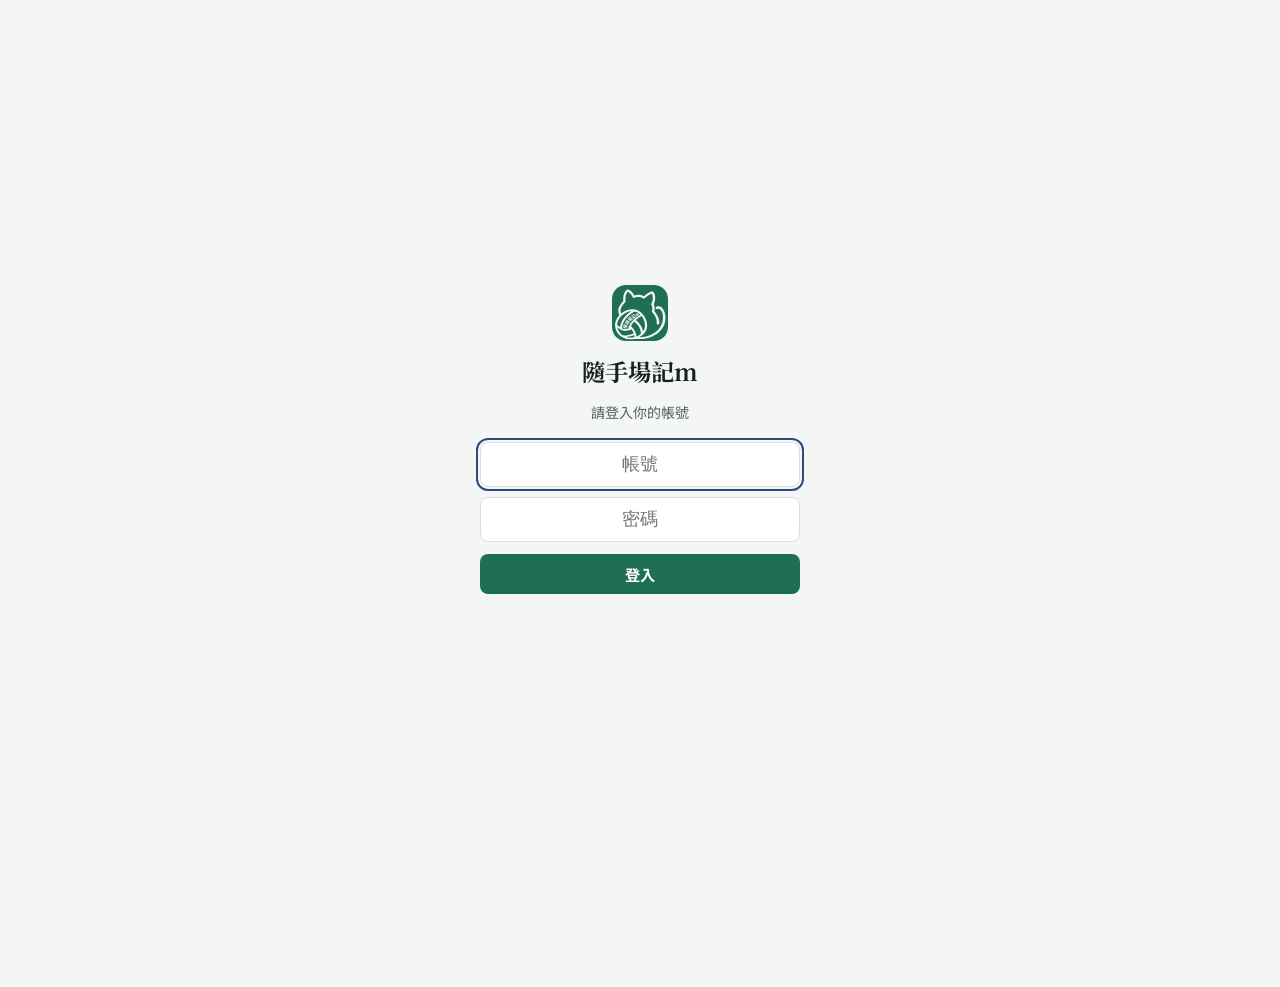
==== commit 13ffd4d2: "Revert header logo size, use text version for app icons Header logo/padding back to the compact size" ====
--- a/index.html
+++ b/index.html
@@ -17,7 +17,7 @@
   <header class="topbar">
     <div class="topbar-brand">
       <span class="brand-mark" aria-hidden="true">
-        <svg viewBox="0 0 1254 1254" width="60" height="60"><g transform="translate(0.000000,1254.000000) scale(0.100000,-0.100000)" fill="currentColor" stroke="none"><path d="M3455 11519 c-27 -4 -87 -27 -132 -50 -257 -130 -546 -606 -703 -1159 -93 -326 -132 -700 -111 -1058 7 -114 16 -229 21 -257 l8 -49 -128 -136 c-143 -152 -273 -299 -316 -356 -15 -22 -47 -61 -70 -89 -112 -135 -315 -466 -403 -657 -282 -610 -291 -1262 -26 -1832 45 -97 45 -99 27 -120 -10 -12 -50 -57 -89 -101 -355 -404 -634 -926 -757 -1413 -43 -168 -52 -221 -71 -398 -33 -313 -6 -693 71 -998 107 -422 346 -897 613 -1221 443 -535 971 -875 1701 -1096 391 -117 950 -184 1342 -160 238 15 415 36 598 73 l155 31 275 -13 c329 -16 901 -16 1130 -1 877 59 1639 241 2415 576 270 116 687 341 896 482 31 21 82 56 115 78 481 324 957 799 1261 1255 405 610 609 1190 679 1930 22 242 15 704 -15 940 -65 498 -198 929 -384 1242 -286 481 -673 770 -1099 819 -288 33 -574 -80 -656 -260 -67 -146 8 -323 159 -376 79 -28 151 -20 258 29 113 51 169 59 273 41 242 -42 488 -280 657 -636 111 -234 191 -528 238 -869 25 -190 25 -710 0 -920 -85 -683 -328 -1307 -730 -1870 -249 -348 -563 -662 -962 -961 -579 -435 -1313 -771 -2060 -944 -463 -107 -1090 -183 -1430 -173 l-110 3 73 38 c299 155 601 378 853 629 416 414 679 875 793 1389 100 450 68 1012 -89 1544 -101 342 -237 649 -438 985 -405 679 -957 1168 -1627 1442 -481 197 -964 254 -1550 183 -527 -65 -1106 -267 -1575 -550 -128 -77 -354 -231 -449 -306 -27 -22 -52 -39 -56 -39 -9 0 -52 121 -75 209 -41 161 -55 401 -35 586 14 120 61 308 109 431 66 169 189 402 279 525 196 271 291 384 550 651 145 150 182 193 187 222 4 19 -1 102 -11 183 -23 180 -26 641 -6 793 60 444 156 744 332 1041 63 107 156 229 173 229 6 0 39 -16 75 -36 285 -156 581 -432 776 -724 63 -93 162 -287 215 -419 36 -89 90 -160 145 -188 55 -29 121 -22 236 24 123 50 232 84 351 112 422 98 920 81 1269 -44 106 -39 297 -137 377 -196 108 -79 186 -93 273 -48 19 9 85 63 145 119 540 500 959 773 1386 903 180 55 166 55 190 0 80 -183 131 -413 155 -693 15 -167 15 -220 5 -372 -26 -392 -105 -680 -300 -1092 -81 -170 -81 -175 7 -358 87 -180 115 -252 147 -370 39 -144 55 -261 55 -405 0 -192 -32 -346 -114 -538 -27 -63 -33 -126 -16 -171 6 -15 61 -81 123 -148 389 -418 623 -771 790 -1191 146 -368 206 -676 192 -989 -15 -314 -14 -335 17 -387 56 -95 144 -148 244 -149 167 0 279 96 325 280 18 71 18 360 0 490 -74 553 -352 1205 -744 1745 -96 132 -253 331 -317 400 -75 83 -73 70 -41 181 50 174 65 281 65 479 0 322 -62 606 -196 897 l-31 67 66 143 c182 398 267 801 267 1262 -1 266 -28 486 -90 737 -114 452 -275 674 -524 720 -203 37 -617 -112 -1057 -382 -232 -142 -494 -339 -719 -538 -52 -47 -102 -90 -111 -98 -13 -11 -31 -6 -120 36 -330 156 -770 251 -1164 251 -231 0 -566 -54 -790 -127 -66 -22 -80 -24 -87 -12 -5 8 -37 64 -71 124 -251 441 -591 813 -937 1028 -204 125 -410 189 -545 166z m925 -4833 c0 -3 -30 -24 -67 -48 -171 -109 -375 -246 -443 -297 -41 -31 -91 -67 -111 -81 -112 -76 -460 -382 -609 -536 -190 -197 -331 -362 -455 -534 -441 -610 -734 -1279 -860 -1965 -10 -49 -19 -92 -21 -94 -6 -7 -190 114 -284 187 -110 86 -203 174 -302 286 l-71 79 7 106 c26 436 262 1014 589 1445 299 394 625 684 1070 951 399 238 903 417 1366 485 128 18 191 24 191 16z m866 -151 c321 -88 662 -258 926 -462 78 -60 192 -163 186 -168 -2 -2 -75 -47 -163 -100 -585 -355 -956 -635 -1359 -1025 -304 -295 -502 -530 -710 -844 -254 -386 -404 -721 -498 -1116 l-23 -95 -98 -22 c-283 -62 -657 -58 -931 11 -169 43 -299 104 -337 158 -21 29 -21 30 -5 146 75 523 293 1095 612 1604 476 760 1140 1373 2024 1870 181 102 165 100 376 43z m1442 -1012 c301 -412 501 -852 616 -1358 74 -327 96 -732 55 -1003 -41 -272 -93 -442 -205 -667 -73 -147 -188 -336 -210 -342 -7 -2 -13 17 -17 49 -16 155 -123 520 -219 748 -154 364 -426 788 -729 1136 -151 173 -409 414 -607 569 -34 26 -59 51 -55 55 4 3 35 29 68 56 169 142 570 426 810 574 106 66 428 250 436 250 4 0 29 -30 57 -67z m-1678 -1189 c228 -150 579 -510 796 -817 431 -606 631 -1137 660 -1744 l7 -139 -54 -47 c-145 -125 -379 -286 -565 -389 -86 -48 -338 -168 -352 -168 -5 0 -19 71 -31 157 -100 683 -452 1354 -1036 1973 -65 69 -129 137 -142 151 l-24 26 27 74 c88 245 292 563 521 814 54 59 105 115 113 125 8 11 17 19 20 20 3 0 30 -16 60 -36z m-3733 -1367 c306 -231 705 -456 972 -548 592 -204 1308 -161 1938 116 l142 62 34 -36 c74 -77 263 -353 365 -531 51 -90 142 -279 142 -296 0 -9 -225 -112 -336 -154 -334 -128 -773 -239 -1124 -284 -342 -45 -724 -55 -865 -23 -177 41 -330 143 -564 376 -355 354 -606 770 -730 1210 -23 79 -41 145 -41 147 0 9 13 1 67 -39z m3742 -1714 c13 -57 37 -213 46 -301 6 -61 6 -62 -22 -73 -46 -18 -260 -59 -398 -76 -166 -21 -696 -24 -860 -5 -213 25 -555 95 -555 114 0 4 24 8 53 8 67 0 360 33 530 61 366 58 734 155 1077 283 52 19 100 35 107 36 6 0 16 -21 22 -47z"/><path d="M5685 6233 c-36 -9 -83 -52 -101 -92 -16 -37 -19 -39 -64 -38 -59 1 -108 -27 -135 -76 -19 -34 -22 -36 -57 -31 -32 6 -41 2 -68 -24 -16 -17 -30 -40 -30 -52 0 -25 73 -159 159 -292 63 -99 92 -118 141 -98 28 12 60 54 60 79 0 5 -30 64 -66 130 -68 124 -76 160 -38 175 23 9 60 -35 117 -138 27 -47 59 -93 70 -101 32 -22 74 -18 102 10 41 40 33 76 -40 202 -58 98 -64 114 -55 137 8 22 16 27 36 24 21 -2 39 -24 95 -113 38 -60 76 -116 86 -122 30 -23 72 -15 105 17 45 45 37 66 -98 279 -68 106 -135 144 -219 124z"/><path d="M4739 6022 c-112 -73 -149 -112 -149 -156 0 -42 28 -76 64 -76 13 0 53 20 89 45 37 25 75 45 86 45 14 0 30 -16 51 -52 16 -29 30 -60 30 -69 0 -8 -29 -37 -65 -63 -68 -50 -85 -71 -85 -106 0 -45 135 -272 205 -344 40 -42 48 -46 92 -46 53 0 92 19 187 90 89 65 108 137 62 236 -27 58 -57 84 -98 84 -56 0 -84 -57 -53 -110 23 -40 18 -65 -20 -99 -44 -38 -64 -39 -97 -3 -24 26 -108 161 -108 174 0 4 29 28 64 54 109 79 110 118 14 287 -102 178 -140 193 -269 109z"/><path d="M4358 5802 c-68 -44 -86 -71 -72 -110 21 -59 100 -49 178 23 41 37 45 61 15 99 -28 35 -53 33 -121 -12z"/><path d="M4555 5728 c-47 -28 -216 -160 -225 -178 -15 -28 -12 -48 10 -70 35 -35 66 -25 174 56 148 112 160 131 111 179 -27 28 -40 30 -70 13z"/><path d="M4595 5553 c-89 -59 -145 -114 -145 -142 0 -33 16 -51 47 -51 26 0 177 110 193 141 13 23 -1 53 -30 69 -24 13 -19 14 -65 -17z"/><path d="M3975 5520 c-27 -10 -261 -225 -269 -245 -22 -59 0 -105 102 -206 55 -55 62 -59 106 -59 45 0 50 3 150 95 58 53 114 110 125 129 25 41 27 102 4 136 -42 62 -107 129 -137 144 -37 18 -51 19 -81 6z m33 -164 c-2 -1 -33 -31 -71 -66 -52 -49 -70 -61 -79 -52 -9 9 3 27 55 78 57 55 70 64 83 53 8 -6 13 -13 12 -13z m67 -67 c7 -10 -66 -95 -112 -132 -22 -17 -23 -17 -30 -1 -4 12 11 34 58 79 69 67 75 70 84 54z"/><path d="M4619 5394 c-46 -36 -88 -73 -92 -80 -5 -8 -2 -26 5 -42 22 -44 65 -35 156 35 65 49 77 63 80 91 4 39 -12 62 -43 62 -12 0 -60 -30 -106 -66z"/><path d="M4757 5315 c-53 -27 -145 -107 -157 -134 -14 -34 -1 -68 54 -155 39 -60 84 -91 119 -80 31 10 173 119 181 139 15 39 4 76 -43 148 -65 99 -93 114 -154 82z m39 -142 c19 -25 17 -51 -5 -62 -14 -8 -22 -6 -35 8 -20 22 -20 30 1 53 20 22 23 22 39 1z"/><path d="M4107 5097 c-98 -94 -177 -179 -177 -188 0 -9 10 -29 21 -44 22 -27 46 -30 90 -11 14 6 18 -1 23 -38 8 -54 3 -66 -28 -66 -12 0 -28 -6 -35 -12 -10 -11 -27 2 -87 67 -69 75 -73 81 -68 115 5 32 2 40 -26 64 -25 20 -39 25 -64 21 -28 -4 -35 1 -76 50 -56 68 -100 92 -140 75 -27 -11 -50 -46 -50 -75 0 -8 30 -48 66 -90 l65 -75 -20 -26 c-12 -15 -21 -39 -21 -54 0 -59 86 -93 125 -50 10 11 22 20 26 20 4 0 48 -46 97 -102 l89 -103 -19 -42 c-17 -38 -17 -46 -4 -71 25 -48 83 -65 125 -36 22 16 71 111 84 166 4 14 20 40 36 56 21 20 31 43 37 78 6 43 8 46 16 24 9 -25 7 -54 -14 -167 -10 -56 -10 -65 7 -83 24 -26 67 -26 91 1 17 18 19 37 18 143 0 66 -6 140 -13 164 -8 28 -9 48 -2 60 18 32 34 -37 37 -157 2 -97 5 -117 20 -128 43 -31 78 -7 88 61 8 53 -9 192 -30 251 -21 55 -22 70 -5 70 20 0 81 -81 81 -108 0 -11 -9 -31 -21 -43 -40 -43 8 -113 69 -99 30 6 71 43 91 82 27 53 5 118 -82 235 -58 78 -71 88 -113 88 -38 0 -61 -16 -152 -102 -46 -43 -88 -78 -93 -78 -26 0 1 40 94 136 56 58 106 112 110 120 5 8 2 26 -5 42 -10 21 -21 28 -48 29 -33 3 -46 -8 -213 -170z"/><path d="M3246 4759 c-19 -15 -26 -30 -26 -54 0 -42 14 -53 74 -57 l49 -3 -27 -33 -28 -32 -48 35 c-81 59 -160 43 -160 -33 0 -25 10 -39 50 -73 28 -23 50 -46 50 -50 0 -4 -25 -38 -55 -74 -65 -80 -72 -120 -29 -154 53 -41 84 -25 184 97 l35 43 125 -94 c107 -81 187 -150 142 -123 -20 12 -60 -2 -77 -27 -13 -20 -13 -36 -4 -106 10 -77 10 -85 -8 -103 -20 -19 -20 -19 -84 24 -48 33 -65 51 -67 71 -6 47 -79 86 -108 57 -6 -6 -30 6 -69 35 -33 25 -63 45 -67 45 -5 0 -8 7 -8 16 0 9 -14 29 -31 45 -31 29 -83 38 -124 23 -21 -8 -95 -156 -95 -189 0 -36 42 -75 80 -75 22 0 39 9 59 31 32 34 33 34 113 -19 l37 -24 -19 -35 c-44 -82 53 -152 121 -87 32 30 36 29 142 -50 54 -41 67 -55 62 -71 -19 -66 -18 -74 13 -105 40 -40 83 -40 122 -2 31 32 60 115 60 175 0 27 8 48 25 69 31 36 31 39 0 167 -14 57 -23 106 -21 109 7 6 81 -53 106 -85 l20 -26 -20 -32 c-27 -44 -25 -69 6 -94 59 -46 137 -12 170 74 29 76 1 140 -91 206 -53 38 -56 47 -15 41 52 -8 140 8 161 29 26 26 24 65 -7 96 -25 25 -27 26 -137 19 -62 -3 -117 -3 -123 1 -5 5 -15 41 -21 82 -9 56 -18 80 -37 99 -31 31 -79 34 -108 5 -19 -19 -19 -24 -7 -77 7 -31 9 -59 6 -62 -6 -7 -55 22 -101 60 l-28 24 46 58 c65 83 61 151 -8 158 -19 2 -32 11 -37 23 -19 53 -113 71 -163 32z"/><path d="M3327 4256 c-59 -16 -87 -41 -87 -77 0 -44 44 -72 102 -66 26 3 61 13 77 22 63 32 66 96 6 121 -40 16 -36 16 -98 0z"/><path d="M2829 3771 c-9 -6 -24 -31 -33 -56 -19 -50 -25 -52 -86 -30 -83 29 -140 8 -140 -53 0 -39 23 -57 126 -98 49 -20 141 -58 204 -84 346 -147 583 -240 608 -240 36 0 62 28 62 66 0 46 -24 71 -92 93 -94 32 -95 33 -75 76 9 20 17 48 17 64 0 53 -68 89 -120 61 -10 -5 -26 -30 -35 -55 -20 -50 -22 -51 -69 -31 l-34 14 16 56 c14 50 14 57 -2 80 -38 58 -109 45 -144 -27 -12 -27 -26 -46 -30 -44 -4 3 -23 12 -44 20 l-36 15 13 39 c20 54 18 97 -4 117 -23 21 -80 30 -102 17z"/><path d="M2550 3513 c-49 -19 -66 -75 -32 -106 9 -9 43 -26 74 -38 l57 -21 -14 -29 c-8 -15 -15 -34 -15 -41 -1 -7 -13 -28 -28 -45 l-28 -32 -67 21 -67 22 -27 -20 c-61 -45 -35 -104 62 -142 28 -11 49 -25 48 -31 -15 -65 -14 -87 5 -104 11 -10 38 -21 60 -24 41 -5 61 7 88 52 10 18 13 18 78 -5 l68 -24 -6 -53 c-5 -44 -3 -56 14 -73 45 -45 114 -38 136 15 8 19 16 35 18 35 2 0 46 -16 97 -35 56 -20 102 -44 114 -58 58 -70 153 -56 170 24 14 62 -38 98 -256 177 -99 36 -104 39 -110 71 -4 18 -11 37 -16 42 -12 12 34 109 52 109 28 0 37 -28 30 -92 -8 -70 3 -90 57 -103 22 -6 33 -1 58 23 19 19 30 41 30 59 l0 28 24 -25 c14 -14 40 -52 58 -85 33 -59 35 -60 80 -63 39 -3 49 1 62 20 24 34 19 76 -15 130 -68 106 -157 163 -414 266 -400 160 -417 166 -445 155z m295 -245 c18 -8 24 -16 19 -27 -4 -9 -8 -42 -9 -73 -1 -79 -11 -86 -78 -59 -50 21 -54 25 -52 52 1 16 11 40 22 52 11 12 26 32 32 45 13 25 28 27 66 10z"/></g></svg>
+        <svg viewBox="0 0 1254 1254" width="36" height="36"><g transform="translate(0.000000,1254.000000) scale(0.100000,-0.100000)" fill="currentColor" stroke="none"><path d="M3455 11519 c-27 -4 -87 -27 -132 -50 -257 -130 -546 -606 -703 -1159 -93 -326 -132 -700 -111 -1058 7 -114 16 -229 21 -257 l8 -49 -128 -136 c-143 -152 -273 -299 -316 -356 -15 -22 -47 -61 -70 -89 -112 -135 -315 -466 -403 -657 -282 -610 -291 -1262 -26 -1832 45 -97 45 -99 27 -120 -10 -12 -50 -57 -89 -101 -355 -404 -634 -926 -757 -1413 -43 -168 -52 -221 -71 -398 -33 -313 -6 -693 71 -998 107 -422 346 -897 613 -1221 443 -535 971 -875 1701 -1096 391 -117 950 -184 1342 -160 238 15 415 36 598 73 l155 31 275 -13 c329 -16 901 -16 1130 -1 877 59 1639 241 2415 576 270 116 687 341 896 482 31 21 82 56 115 78 481 324 957 799 1261 1255 405 610 609 1190 679 1930 22 242 15 704 -15 940 -65 498 -198 929 -384 1242 -286 481 -673 770 -1099 819 -288 33 -574 -80 -656 -260 -67 -146 8 -323 159 -376 79 -28 151 -20 258 29 113 51 169 59 273 41 242 -42 488 -280 657 -636 111 -234 191 -528 238 -869 25 -190 25 -710 0 -920 -85 -683 -328 -1307 -730 -1870 -249 -348 -563 -662 -962 -961 -579 -435 -1313 -771 -2060 -944 -463 -107 -1090 -183 -1430 -173 l-110 3 73 38 c299 155 601 378 853 629 416 414 679 875 793 1389 100 450 68 1012 -89 1544 -101 342 -237 649 -438 985 -405 679 -957 1168 -1627 1442 -481 197 -964 254 -1550 183 -527 -65 -1106 -267 -1575 -550 -128 -77 -354 -231 -449 -306 -27 -22 -52 -39 -56 -39 -9 0 -52 121 -75 209 -41 161 -55 401 -35 586 14 120 61 308 109 431 66 169 189 402 279 525 196 271 291 384 550 651 145 150 182 193 187 222 4 19 -1 102 -11 183 -23 180 -26 641 -6 793 60 444 156 744 332 1041 63 107 156 229 173 229 6 0 39 -16 75 -36 285 -156 581 -432 776 -724 63 -93 162 -287 215 -419 36 -89 90 -160 145 -188 55 -29 121 -22 236 24 123 50 232 84 351 112 422 98 920 81 1269 -44 106 -39 297 -137 377 -196 108 -79 186 -93 273 -48 19 9 85 63 145 119 540 500 959 773 1386 903 180 55 166 55 190 0 80 -183 131 -413 155 -693 15 -167 15 -220 5 -372 -26 -392 -105 -680 -300 -1092 -81 -170 -81 -175 7 -358 87 -180 115 -252 147 -370 39 -144 55 -261 55 -405 0 -192 -32 -346 -114 -538 -27 -63 -33 -126 -16 -171 6 -15 61 -81 123 -148 389 -418 623 -771 790 -1191 146 -368 206 -676 192 -989 -15 -314 -14 -335 17 -387 56 -95 144 -148 244 -149 167 0 279 96 325 280 18 71 18 360 0 490 -74 553 -352 1205 -744 1745 -96 132 -253 331 -317 400 -75 83 -73 70 -41 181 50 174 65 281 65 479 0 322 -62 606 -196 897 l-31 67 66 143 c182 398 267 801 267 1262 -1 266 -28 486 -90 737 -114 452 -275 674 -524 720 -203 37 -617 -112 -1057 -382 -232 -142 -494 -339 -719 -538 -52 -47 -102 -90 -111 -98 -13 -11 -31 -6 -120 36 -330 156 -770 251 -1164 251 -231 0 -566 -54 -790 -127 -66 -22 -80 -24 -87 -12 -5 8 -37 64 -71 124 -251 441 -591 813 -937 1028 -204 125 -410 189 -545 166z m925 -4833 c0 -3 -30 -24 -67 -48 -171 -109 -375 -246 -443 -297 -41 -31 -91 -67 -111 -81 -112 -76 -460 -382 -609 -536 -190 -197 -331 -362 -455 -534 -441 -610 -734 -1279 -860 -1965 -10 -49 -19 -92 -21 -94 -6 -7 -190 114 -284 187 -110 86 -203 174 -302 286 l-71 79 7 106 c26 436 262 1014 589 1445 299 394 625 684 1070 951 399 238 903 417 1366 485 128 18 191 24 191 16z m866 -151 c321 -88 662 -258 926 -462 78 -60 192 -163 186 -168 -2 -2 -75 -47 -163 -100 -585 -355 -956 -635 -1359 -1025 -304 -295 -502 -530 -710 -844 -254 -386 -404 -721 -498 -1116 l-23 -95 -98 -22 c-283 -62 -657 -58 -931 11 -169 43 -299 104 -337 158 -21 29 -21 30 -5 146 75 523 293 1095 612 1604 476 760 1140 1373 2024 1870 181 102 165 100 376 43z m1442 -1012 c301 -412 501 -852 616 -1358 74 -327 96 -732 55 -1003 -41 -272 -93 -442 -205 -667 -73 -147 -188 -336 -210 -342 -7 -2 -13 17 -17 49 -16 155 -123 520 -219 748 -154 364 -426 788 -729 1136 -151 173 -409 414 -607 569 -34 26 -59 51 -55 55 4 3 35 29 68 56 169 142 570 426 810 574 106 66 428 250 436 250 4 0 29 -30 57 -67z m-1678 -1189 c228 -150 579 -510 796 -817 431 -606 631 -1137 660 -1744 l7 -139 -54 -47 c-145 -125 -379 -286 -565 -389 -86 -48 -338 -168 -352 -168 -5 0 -19 71 -31 157 -100 683 -452 1354 -1036 1973 -65 69 -129 137 -142 151 l-24 26 27 74 c88 245 292 563 521 814 54 59 105 115 113 125 8 11 17 19 20 20 3 0 30 -16 60 -36z m-3733 -1367 c306 -231 705 -456 972 -548 592 -204 1308 -161 1938 116 l142 62 34 -36 c74 -77 263 -353 365 -531 51 -90 142 -279 142 -296 0 -9 -225 -112 -336 -154 -334 -128 -773 -239 -1124 -284 -342 -45 -724 -55 -865 -23 -177 41 -330 143 -564 376 -355 354 -606 770 -730 1210 -23 79 -41 145 -41 147 0 9 13 1 67 -39z m3742 -1714 c13 -57 37 -213 46 -301 6 -61 6 -62 -22 -73 -46 -18 -260 -59 -398 -76 -166 -21 -696 -24 -860 -5 -213 25 -555 95 -555 114 0 4 24 8 53 8 67 0 360 33 530 61 366 58 734 155 1077 283 52 19 100 35 107 36 6 0 16 -21 22 -47z"/><path d="M5685 6233 c-36 -9 -83 -52 -101 -92 -16 -37 -19 -39 -64 -38 -59 1 -108 -27 -135 -76 -19 -34 -22 -36 -57 -31 -32 6 -41 2 -68 -24 -16 -17 -30 -40 -30 -52 0 -25 73 -159 159 -292 63 -99 92 -118 141 -98 28 12 60 54 60 79 0 5 -30 64 -66 130 -68 124 -76 160 -38 175 23 9 60 -35 117 -138 27 -47 59 -93 70 -101 32 -22 74 -18 102 10 41 40 33 76 -40 202 -58 98 -64 114 -55 137 8 22 16 27 36 24 21 -2 39 -24 95 -113 38 -60 76 -116 86 -122 30 -23 72 -15 105 17 45 45 37 66 -98 279 -68 106 -135 144 -219 124z"/><path d="M4739 6022 c-112 -73 -149 -112 -149 -156 0 -42 28 -76 64 -76 13 0 53 20 89 45 37 25 75 45 86 45 14 0 30 -16 51 -52 16 -29 30 -60 30 -69 0 -8 -29 -37 -65 -63 -68 -50 -85 -71 -85 -106 0 -45 135 -272 205 -344 40 -42 48 -46 92 -46 53 0 92 19 187 90 89 65 108 137 62 236 -27 58 -57 84 -98 84 -56 0 -84 -57 -53 -110 23 -40 18 -65 -20 -99 -44 -38 -64 -39 -97 -3 -24 26 -108 161 -108 174 0 4 29 28 64 54 109 79 110 118 14 287 -102 178 -140 193 -269 109z"/><path d="M4358 5802 c-68 -44 -86 -71 -72 -110 21 -59 100 -49 178 23 41 37 45 61 15 99 -28 35 -53 33 -121 -12z"/><path d="M4555 5728 c-47 -28 -216 -160 -225 -178 -15 -28 -12 -48 10 -70 35 -35 66 -25 174 56 148 112 160 131 111 179 -27 28 -40 30 -70 13z"/><path d="M4595 5553 c-89 -59 -145 -114 -145 -142 0 -33 16 -51 47 -51 26 0 177 110 193 141 13 23 -1 53 -30 69 -24 13 -19 14 -65 -17z"/><path d="M3975 5520 c-27 -10 -261 -225 -269 -245 -22 -59 0 -105 102 -206 55 -55 62 -59 106 -59 45 0 50 3 150 95 58 53 114 110 125 129 25 41 27 102 4 136 -42 62 -107 129 -137 144 -37 18 -51 19 -81 6z m33 -164 c-2 -1 -33 -31 -71 -66 -52 -49 -70 -61 -79 -52 -9 9 3 27 55 78 57 55 70 64 83 53 8 -6 13 -13 12 -13z m67 -67 c7 -10 -66 -95 -112 -132 -22 -17 -23 -17 -30 -1 -4 12 11 34 58 79 69 67 75 70 84 54z"/><path d="M4619 5394 c-46 -36 -88 -73 -92 -80 -5 -8 -2 -26 5 -42 22 -44 65 -35 156 35 65 49 77 63 80 91 4 39 -12 62 -43 62 -12 0 -60 -30 -106 -66z"/><path d="M4757 5315 c-53 -27 -145 -107 -157 -134 -14 -34 -1 -68 54 -155 39 -60 84 -91 119 -80 31 10 173 119 181 139 15 39 4 76 -43 148 -65 99 -93 114 -154 82z m39 -142 c19 -25 17 -51 -5 -62 -14 -8 -22 -6 -35 8 -20 22 -20 30 1 53 20 22 23 22 39 1z"/><path d="M4107 5097 c-98 -94 -177 -179 -177 -188 0 -9 10 -29 21 -44 22 -27 46 -30 90 -11 14 6 18 -1 23 -38 8 -54 3 -66 -28 -66 -12 0 -28 -6 -35 -12 -10 -11 -27 2 -87 67 -69 75 -73 81 -68 115 5 32 2 40 -26 64 -25 20 -39 25 -64 21 -28 -4 -35 1 -76 50 -56 68 -100 92 -140 75 -27 -11 -50 -46 -50 -75 0 -8 30 -48 66 -90 l65 -75 -20 -26 c-12 -15 -21 -39 -21 -54 0 -59 86 -93 125 -50 10 11 22 20 26 20 4 0 48 -46 97 -102 l89 -103 -19 -42 c-17 -38 -17 -46 -4 -71 25 -48 83 -65 125 -36 22 16 71 111 84 166 4 14 20 40 36 56 21 20 31 43 37 78 6 43 8 46 16 24 9 -25 7 -54 -14 -167 -10 -56 -10 -65 7 -83 24 -26 67 -26 91 1 17 18 19 37 18 143 0 66 -6 140 -13 164 -8 28 -9 48 -2 60 18 32 34 -37 37 -157 2 -97 5 -117 20 -128 43 -31 78 -7 88 61 8 53 -9 192 -30 251 -21 55 -22 70 -5 70 20 0 81 -81 81 -108 0 -11 -9 -31 -21 -43 -40 -43 8 -113 69 -99 30 6 71 43 91 82 27 53 5 118 -82 235 -58 78 -71 88 -113 88 -38 0 -61 -16 -152 -102 -46 -43 -88 -78 -93 -78 -26 0 1 40 94 136 56 58 106 112 110 120 5 8 2 26 -5 42 -10 21 -21 28 -48 29 -33 3 -46 -8 -213 -170z"/><path d="M3246 4759 c-19 -15 -26 -30 -26 -54 0 -42 14 -53 74 -57 l49 -3 -27 -33 -28 -32 -48 35 c-81 59 -160 43 -160 -33 0 -25 10 -39 50 -73 28 -23 50 -46 50 -50 0 -4 -25 -38 -55 -74 -65 -80 -72 -120 -29 -154 53 -41 84 -25 184 97 l35 43 125 -94 c107 -81 187 -150 142 -123 -20 12 -60 -2 -77 -27 -13 -20 -13 -36 -4 -106 10 -77 10 -85 -8 -103 -20 -19 -20 -19 -84 24 -48 33 -65 51 -67 71 -6 47 -79 86 -108 57 -6 -6 -30 6 -69 35 -33 25 -63 45 -67 45 -5 0 -8 7 -8 16 0 9 -14 29 -31 45 -31 29 -83 38 -124 23 -21 -8 -95 -156 -95 -189 0 -36 42 -75 80 -75 22 0 39 9 59 31 32 34 33 34 113 -19 l37 -24 -19 -35 c-44 -82 53 -152 121 -87 32 30 36 29 142 -50 54 -41 67 -55 62 -71 -19 -66 -18 -74 13 -105 40 -40 83 -40 122 -2 31 32 60 115 60 175 0 27 8 48 25 69 31 36 31 39 0 167 -14 57 -23 106 -21 109 7 6 81 -53 106 -85 l20 -26 -20 -32 c-27 -44 -25 -69 6 -94 59 -46 137 -12 170 74 29 76 1 140 -91 206 -53 38 -56 47 -15 41 52 -8 140 8 161 29 26 26 24 65 -7 96 -25 25 -27 26 -137 19 -62 -3 -117 -3 -123 1 -5 5 -15 41 -21 82 -9 56 -18 80 -37 99 -31 31 -79 34 -108 5 -19 -19 -19 -24 -7 -77 7 -31 9 -59 6 -62 -6 -7 -55 22 -101 60 l-28 24 46 58 c65 83 61 151 -8 158 -19 2 -32 11 -37 23 -19 53 -113 71 -163 32z"/><path d="M3327 4256 c-59 -16 -87 -41 -87 -77 0 -44 44 -72 102 -66 26 3 61 13 77 22 63 32 66 96 6 121 -40 16 -36 16 -98 0z"/><path d="M2829 3771 c-9 -6 -24 -31 -33 -56 -19 -50 -25 -52 -86 -30 -83 29 -140 8 -140 -53 0 -39 23 -57 126 -98 49 -20 141 -58 204 -84 346 -147 583 -240 608 -240 36 0 62 28 62 66 0 46 -24 71 -92 93 -94 32 -95 33 -75 76 9 20 17 48 17 64 0 53 -68 89 -120 61 -10 -5 -26 -30 -35 -55 -20 -50 -22 -51 -69 -31 l-34 14 16 56 c14 50 14 57 -2 80 -38 58 -109 45 -144 -27 -12 -27 -26 -46 -30 -44 -4 3 -23 12 -44 20 l-36 15 13 39 c20 54 18 97 -4 117 -23 21 -80 30 -102 17z"/><path d="M2550 3513 c-49 -19 -66 -75 -32 -106 9 -9 43 -26 74 -38 l57 -21 -14 -29 c-8 -15 -15 -34 -15 -41 -1 -7 -13 -28 -28 -45 l-28 -32 -67 21 -67 22 -27 -20 c-61 -45 -35 -104 62 -142 28 -11 49 -25 48 -31 -15 -65 -14 -87 5 -104 11 -10 38 -21 60 -24 41 -5 61 7 88 52 10 18 13 18 78 -5 l68 -24 -6 -53 c-5 -44 -3 -56 14 -73 45 -45 114 -38 136 15 8 19 16 35 18 35 2 0 46 -16 97 -35 56 -20 102 -44 114 -58 58 -70 153 -56 170 24 14 62 -38 98 -256 177 -99 36 -104 39 -110 71 -4 18 -11 37 -16 42 -12 12 34 109 52 109 28 0 37 -28 30 -92 -8 -70 3 -90 57 -103 22 -6 33 -1 58 23 19 19 30 41 30 59 l0 28 24 -25 c14 -14 40 -52 58 -85 33 -59 35 -60 80 -63 39 -3 49 1 62 20 24 34 19 76 -15 130 -68 106 -157 163 -414 266 -400 160 -417 166 -445 155z m295 -245 c18 -8 24 -16 19 -27 -4 -9 -8 -42 -9 -73 -1 -79 -11 -86 -78 -59 -50 21 -54 25 -52 52 1 16 11 40 22 52 11 12 26 32 32 45 13 25 28 27 66 10z"/></g></svg>
       </span>
       <div class="account-switch" id="account-switch"></div>
     </div>
--- a/css/styles.css
+++ b/css/styles.css
@@ -89,7 +89,7 @@
   align-items: center;
   justify-content: space-between;
   gap: 10px;
-  padding: 2px 16px;
+  padding: 14px 16px;
   background: var(--court-green);
   color: #fff;
 }
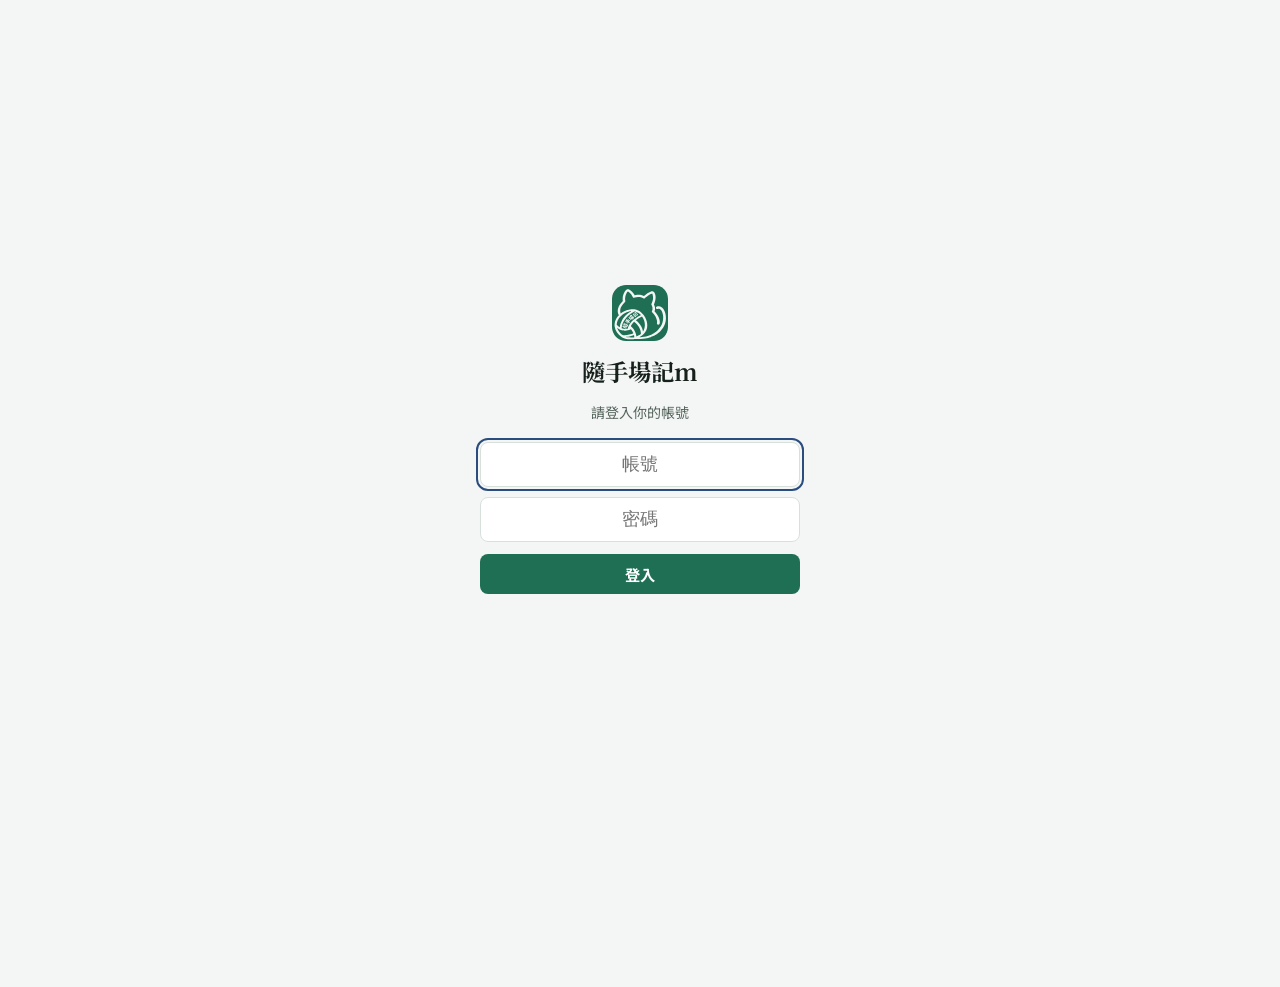
==== commit a05e7987: "Update logo artwork to latest cat+volleyball design Swap in the newer logo+casual artwork (ball text" ====
--- a/index.html
+++ b/index.html
@@ -17,7 +17,7 @@
   <header class="topbar">
     <div class="topbar-brand">
       <span class="brand-mark" aria-hidden="true">
-        <svg viewBox="0 0 1254 1254" width="36" height="36"><g transform="translate(0.000000,1254.000000) scale(0.100000,-0.100000)" fill="currentColor" stroke="none"><path d="M3455 11519 c-27 -4 -87 -27 -132 -50 -257 -130 -546 -606 -703 -1159 -93 -326 -132 -700 -111 -1058 7 -114 16 -229 21 -257 l8 -49 -128 -136 c-143 -152 -273 -299 -316 -356 -15 -22 -47 -61 -70 -89 -112 -135 -315 -466 -403 -657 -282 -610 -291 -1262 -26 -1832 45 -97 45 -99 27 -120 -10 -12 -50 -57 -89 -101 -355 -404 -634 -926 -757 -1413 -43 -168 -52 -221 -71 -398 -33 -313 -6 -693 71 -998 107 -422 346 -897 613 -1221 443 -535 971 -875 1701 -1096 391 -117 950 -184 1342 -160 238 15 415 36 598 73 l155 31 275 -13 c329 -16 901 -16 1130 -1 877 59 1639 241 2415 576 270 116 687 341 896 482 31 21 82 56 115 78 481 324 957 799 1261 1255 405 610 609 1190 679 1930 22 242 15 704 -15 940 -65 498 -198 929 -384 1242 -286 481 -673 770 -1099 819 -288 33 -574 -80 -656 -260 -67 -146 8 -323 159 -376 79 -28 151 -20 258 29 113 51 169 59 273 41 242 -42 488 -280 657 -636 111 -234 191 -528 238 -869 25 -190 25 -710 0 -920 -85 -683 -328 -1307 -730 -1870 -249 -348 -563 -662 -962 -961 -579 -435 -1313 -771 -2060 -944 -463 -107 -1090 -183 -1430 -173 l-110 3 73 38 c299 155 601 378 853 629 416 414 679 875 793 1389 100 450 68 1012 -89 1544 -101 342 -237 649 -438 985 -405 679 -957 1168 -1627 1442 -481 197 -964 254 -1550 183 -527 -65 -1106 -267 -1575 -550 -128 -77 -354 -231 -449 -306 -27 -22 -52 -39 -56 -39 -9 0 -52 121 -75 209 -41 161 -55 401 -35 586 14 120 61 308 109 431 66 169 189 402 279 525 196 271 291 384 550 651 145 150 182 193 187 222 4 19 -1 102 -11 183 -23 180 -26 641 -6 793 60 444 156 744 332 1041 63 107 156 229 173 229 6 0 39 -16 75 -36 285 -156 581 -432 776 -724 63 -93 162 -287 215 -419 36 -89 90 -160 145 -188 55 -29 121 -22 236 24 123 50 232 84 351 112 422 98 920 81 1269 -44 106 -39 297 -137 377 -196 108 -79 186 -93 273 -48 19 9 85 63 145 119 540 500 959 773 1386 903 180 55 166 55 190 0 80 -183 131 -413 155 -693 15 -167 15 -220 5 -372 -26 -392 -105 -680 -300 -1092 -81 -170 -81 -175 7 -358 87 -180 115 -252 147 -370 39 -144 55 -261 55 -405 0 -192 -32 -346 -114 -538 -27 -63 -33 -126 -16 -171 6 -15 61 -81 123 -148 389 -418 623 -771 790 -1191 146 -368 206 -676 192 -989 -15 -314 -14 -335 17 -387 56 -95 144 -148 244 -149 167 0 279 96 325 280 18 71 18 360 0 490 -74 553 -352 1205 -744 1745 -96 132 -253 331 -317 400 -75 83 -73 70 -41 181 50 174 65 281 65 479 0 322 -62 606 -196 897 l-31 67 66 143 c182 398 267 801 267 1262 -1 266 -28 486 -90 737 -114 452 -275 674 -524 720 -203 37 -617 -112 -1057 -382 -232 -142 -494 -339 -719 -538 -52 -47 -102 -90 -111 -98 -13 -11 -31 -6 -120 36 -330 156 -770 251 -1164 251 -231 0 -566 -54 -790 -127 -66 -22 -80 -24 -87 -12 -5 8 -37 64 -71 124 -251 441 -591 813 -937 1028 -204 125 -410 189 -545 166z m925 -4833 c0 -3 -30 -24 -67 -48 -171 -109 -375 -246 -443 -297 -41 -31 -91 -67 -111 -81 -112 -76 -460 -382 -609 -536 -190 -197 -331 -362 -455 -534 -441 -610 -734 -1279 -860 -1965 -10 -49 -19 -92 -21 -94 -6 -7 -190 114 -284 187 -110 86 -203 174 -302 286 l-71 79 7 106 c26 436 262 1014 589 1445 299 394 625 684 1070 951 399 238 903 417 1366 485 128 18 191 24 191 16z m866 -151 c321 -88 662 -258 926 -462 78 -60 192 -163 186 -168 -2 -2 -75 -47 -163 -100 -585 -355 -956 -635 -1359 -1025 -304 -295 -502 -530 -710 -844 -254 -386 -404 -721 -498 -1116 l-23 -95 -98 -22 c-283 -62 -657 -58 -931 11 -169 43 -299 104 -337 158 -21 29 -21 30 -5 146 75 523 293 1095 612 1604 476 760 1140 1373 2024 1870 181 102 165 100 376 43z m1442 -1012 c301 -412 501 -852 616 -1358 74 -327 96 -732 55 -1003 -41 -272 -93 -442 -205 -667 -73 -147 -188 -336 -210 -342 -7 -2 -13 17 -17 49 -16 155 -123 520 -219 748 -154 364 -426 788 -729 1136 -151 173 -409 414 -607 569 -34 26 -59 51 -55 55 4 3 35 29 68 56 169 142 570 426 810 574 106 66 428 250 436 250 4 0 29 -30 57 -67z m-1678 -1189 c228 -150 579 -510 796 -817 431 -606 631 -1137 660 -1744 l7 -139 -54 -47 c-145 -125 -379 -286 -565 -389 -86 -48 -338 -168 -352 -168 -5 0 -19 71 -31 157 -100 683 -452 1354 -1036 1973 -65 69 -129 137 -142 151 l-24 26 27 74 c88 245 292 563 521 814 54 59 105 115 113 125 8 11 17 19 20 20 3 0 30 -16 60 -36z m-3733 -1367 c306 -231 705 -456 972 -548 592 -204 1308 -161 1938 116 l142 62 34 -36 c74 -77 263 -353 365 -531 51 -90 142 -279 142 -296 0 -9 -225 -112 -336 -154 -334 -128 -773 -239 -1124 -284 -342 -45 -724 -55 -865 -23 -177 41 -330 143 -564 376 -355 354 -606 770 -730 1210 -23 79 -41 145 -41 147 0 9 13 1 67 -39z m3742 -1714 c13 -57 37 -213 46 -301 6 -61 6 -62 -22 -73 -46 -18 -260 -59 -398 -76 -166 -21 -696 -24 -860 -5 -213 25 -555 95 -555 114 0 4 24 8 53 8 67 0 360 33 530 61 366 58 734 155 1077 283 52 19 100 35 107 36 6 0 16 -21 22 -47z"/><path d="M5685 6233 c-36 -9 -83 -52 -101 -92 -16 -37 -19 -39 -64 -38 -59 1 -108 -27 -135 -76 -19 -34 -22 -36 -57 -31 -32 6 -41 2 -68 -24 -16 -17 -30 -40 -30 -52 0 -25 73 -159 159 -292 63 -99 92 -118 141 -98 28 12 60 54 60 79 0 5 -30 64 -66 130 -68 124 -76 160 -38 175 23 9 60 -35 117 -138 27 -47 59 -93 70 -101 32 -22 74 -18 102 10 41 40 33 76 -40 202 -58 98 -64 114 -55 137 8 22 16 27 36 24 21 -2 39 -24 95 -113 38 -60 76 -116 86 -122 30 -23 72 -15 105 17 45 45 37 66 -98 279 -68 106 -135 144 -219 124z"/><path d="M4739 6022 c-112 -73 -149 -112 -149 -156 0 -42 28 -76 64 -76 13 0 53 20 89 45 37 25 75 45 86 45 14 0 30 -16 51 -52 16 -29 30 -60 30 -69 0 -8 -29 -37 -65 -63 -68 -50 -85 -71 -85 -106 0 -45 135 -272 205 -344 40 -42 48 -46 92 -46 53 0 92 19 187 90 89 65 108 137 62 236 -27 58 -57 84 -98 84 -56 0 -84 -57 -53 -110 23 -40 18 -65 -20 -99 -44 -38 -64 -39 -97 -3 -24 26 -108 161 -108 174 0 4 29 28 64 54 109 79 110 118 14 287 -102 178 -140 193 -269 109z"/><path d="M4358 5802 c-68 -44 -86 -71 -72 -110 21 -59 100 -49 178 23 41 37 45 61 15 99 -28 35 -53 33 -121 -12z"/><path d="M4555 5728 c-47 -28 -216 -160 -225 -178 -15 -28 -12 -48 10 -70 35 -35 66 -25 174 56 148 112 160 131 111 179 -27 28 -40 30 -70 13z"/><path d="M4595 5553 c-89 -59 -145 -114 -145 -142 0 -33 16 -51 47 -51 26 0 177 110 193 141 13 23 -1 53 -30 69 -24 13 -19 14 -65 -17z"/><path d="M3975 5520 c-27 -10 -261 -225 -269 -245 -22 -59 0 -105 102 -206 55 -55 62 -59 106 -59 45 0 50 3 150 95 58 53 114 110 125 129 25 41 27 102 4 136 -42 62 -107 129 -137 144 -37 18 -51 19 -81 6z m33 -164 c-2 -1 -33 -31 -71 -66 -52 -49 -70 -61 -79 -52 -9 9 3 27 55 78 57 55 70 64 83 53 8 -6 13 -13 12 -13z m67 -67 c7 -10 -66 -95 -112 -132 -22 -17 -23 -17 -30 -1 -4 12 11 34 58 79 69 67 75 70 84 54z"/><path d="M4619 5394 c-46 -36 -88 -73 -92 -80 -5 -8 -2 -26 5 -42 22 -44 65 -35 156 35 65 49 77 63 80 91 4 39 -12 62 -43 62 -12 0 -60 -30 -106 -66z"/><path d="M4757 5315 c-53 -27 -145 -107 -157 -134 -14 -34 -1 -68 54 -155 39 -60 84 -91 119 -80 31 10 173 119 181 139 15 39 4 76 -43 148 -65 99 -93 114 -154 82z m39 -142 c19 -25 17 -51 -5 -62 -14 -8 -22 -6 -35 8 -20 22 -20 30 1 53 20 22 23 22 39 1z"/><path d="M4107 5097 c-98 -94 -177 -179 -177 -188 0 -9 10 -29 21 -44 22 -27 46 -30 90 -11 14 6 18 -1 23 -38 8 -54 3 -66 -28 -66 -12 0 -28 -6 -35 -12 -10 -11 -27 2 -87 67 -69 75 -73 81 -68 115 5 32 2 40 -26 64 -25 20 -39 25 -64 21 -28 -4 -35 1 -76 50 -56 68 -100 92 -140 75 -27 -11 -50 -46 -50 -75 0 -8 30 -48 66 -90 l65 -75 -20 -26 c-12 -15 -21 -39 -21 -54 0 -59 86 -93 125 -50 10 11 22 20 26 20 4 0 48 -46 97 -102 l89 -103 -19 -42 c-17 -38 -17 -46 -4 -71 25 -48 83 -65 125 -36 22 16 71 111 84 166 4 14 20 40 36 56 21 20 31 43 37 78 6 43 8 46 16 24 9 -25 7 -54 -14 -167 -10 -56 -10 -65 7 -83 24 -26 67 -26 91 1 17 18 19 37 18 143 0 66 -6 140 -13 164 -8 28 -9 48 -2 60 18 32 34 -37 37 -157 2 -97 5 -117 20 -128 43 -31 78 -7 88 61 8 53 -9 192 -30 251 -21 55 -22 70 -5 70 20 0 81 -81 81 -108 0 -11 -9 -31 -21 -43 -40 -43 8 -113 69 -99 30 6 71 43 91 82 27 53 5 118 -82 235 -58 78 -71 88 -113 88 -38 0 -61 -16 -152 -102 -46 -43 -88 -78 -93 -78 -26 0 1 40 94 136 56 58 106 112 110 120 5 8 2 26 -5 42 -10 21 -21 28 -48 29 -33 3 -46 -8 -213 -170z"/><path d="M3246 4759 c-19 -15 -26 -30 -26 -54 0 -42 14 -53 74 -57 l49 -3 -27 -33 -28 -32 -48 35 c-81 59 -160 43 -160 -33 0 -25 10 -39 50 -73 28 -23 50 -46 50 -50 0 -4 -25 -38 -55 -74 -65 -80 -72 -120 -29 -154 53 -41 84 -25 184 97 l35 43 125 -94 c107 -81 187 -150 142 -123 -20 12 -60 -2 -77 -27 -13 -20 -13 -36 -4 -106 10 -77 10 -85 -8 -103 -20 -19 -20 -19 -84 24 -48 33 -65 51 -67 71 -6 47 -79 86 -108 57 -6 -6 -30 6 -69 35 -33 25 -63 45 -67 45 -5 0 -8 7 -8 16 0 9 -14 29 -31 45 -31 29 -83 38 -124 23 -21 -8 -95 -156 -95 -189 0 -36 42 -75 80 -75 22 0 39 9 59 31 32 34 33 34 113 -19 l37 -24 -19 -35 c-44 -82 53 -152 121 -87 32 30 36 29 142 -50 54 -41 67 -55 62 -71 -19 -66 -18 -74 13 -105 40 -40 83 -40 122 -2 31 32 60 115 60 175 0 27 8 48 25 69 31 36 31 39 0 167 -14 57 -23 106 -21 109 7 6 81 -53 106 -85 l20 -26 -20 -32 c-27 -44 -25 -69 6 -94 59 -46 137 -12 170 74 29 76 1 140 -91 206 -53 38 -56 47 -15 41 52 -8 140 8 161 29 26 26 24 65 -7 96 -25 25 -27 26 -137 19 -62 -3 -117 -3 -123 1 -5 5 -15 41 -21 82 -9 56 -18 80 -37 99 -31 31 -79 34 -108 5 -19 -19 -19 -24 -7 -77 7 -31 9 -59 6 -62 -6 -7 -55 22 -101 60 l-28 24 46 58 c65 83 61 151 -8 158 -19 2 -32 11 -37 23 -19 53 -113 71 -163 32z"/><path d="M3327 4256 c-59 -16 -87 -41 -87 -77 0 -44 44 -72 102 -66 26 3 61 13 77 22 63 32 66 96 6 121 -40 16 -36 16 -98 0z"/><path d="M2829 3771 c-9 -6 -24 -31 -33 -56 -19 -50 -25 -52 -86 -30 -83 29 -140 8 -140 -53 0 -39 23 -57 126 -98 49 -20 141 -58 204 -84 346 -147 583 -240 608 -240 36 0 62 28 62 66 0 46 -24 71 -92 93 -94 32 -95 33 -75 76 9 20 17 48 17 64 0 53 -68 89 -120 61 -10 -5 -26 -30 -35 -55 -20 -50 -22 -51 -69 -31 l-34 14 16 56 c14 50 14 57 -2 80 -38 58 -109 45 -144 -27 -12 -27 -26 -46 -30 -44 -4 3 -23 12 -44 20 l-36 15 13 39 c20 54 18 97 -4 117 -23 21 -80 30 -102 17z"/><path d="M2550 3513 c-49 -19 -66 -75 -32 -106 9 -9 43 -26 74 -38 l57 -21 -14 -29 c-8 -15 -15 -34 -15 -41 -1 -7 -13 -28 -28 -45 l-28 -32 -67 21 -67 22 -27 -20 c-61 -45 -35 -104 62 -142 28 -11 49 -25 48 -31 -15 -65 -14 -87 5 -104 11 -10 38 -21 60 -24 41 -5 61 7 88 52 10 18 13 18 78 -5 l68 -24 -6 -53 c-5 -44 -3 -56 14 -73 45 -45 114 -38 136 15 8 19 16 35 18 35 2 0 46 -16 97 -35 56 -20 102 -44 114 -58 58 -70 153 -56 170 24 14 62 -38 98 -256 177 -99 36 -104 39 -110 71 -4 18 -11 37 -16 42 -12 12 34 109 52 109 28 0 37 -28 30 -92 -8 -70 3 -90 57 -103 22 -6 33 -1 58 23 19 19 30 41 30 59 l0 28 24 -25 c14 -14 40 -52 58 -85 33 -59 35 -60 80 -63 39 -3 49 1 62 20 24 34 19 76 -15 130 -68 106 -157 163 -414 266 -400 160 -417 166 -445 155z m295 -245 c18 -8 24 -16 19 -27 -4 -9 -8 -42 -9 -73 -1 -79 -11 -86 -78 -59 -50 21 -54 25 -52 52 1 16 11 40 22 52 11 12 26 32 32 45 13 25 28 27 66 10z"/></g></svg>
+        <svg viewBox="0 0 1254 1254" width="44" height="44"><g transform="translate(0.000000,1254.000000) scale(0.100000,-0.100000)" fill="currentColor" stroke="none"><path d="M3385 11580 c-274 -89 -649 -610 -837 -1160 -129 -378 -175 -666 -165 -1030 4 -142 12 -242 26 -325 l21 -119 -148 -151 c-577 -582 -922 -1223 -993 -1845 -25 -219 0 -517 61 -721 38 -127 133 -343 182 -412 l20 -27 -69 -78 c-114 -127 -225 -262 -289 -352 -332 -460 -531 -946 -605 -1470 -19 -129 -16 -507 5 -670 115 -916 691 -1769 1550 -2297 314 -193 765 -371 1146 -452 378 -80 535 -96 950 -96 354 0 505 13 760 63 158 31 166 31 420 13 229 -16 776 -17 1030 -1 385 23 672 55 1005 111 374 63 891 192 1200 300 116 41 451 178 591 242 160 73 449 225 569 300 416 258 698 479 1006 786 521 521 860 1062 1068 1705 166 512 225 1116 165 1703 -77 757 -369 1436 -793 1845 -219 212 -438 323 -710 359 -155 21 -322 -8 -474 -80 -100 -48 -172 -110 -212 -183 -73 -134 -9 -301 144 -372 74 -34 186 -29 277 12 94 42 164 56 244 49 245 -20 497 -279 680 -696 296 -676 340 -1584 114 -2356 -189 -645 -570 -1266 -1085 -1771 -268 -262 -448 -407 -774 -622 -442 -292 -915 -511 -1460 -676 -467 -141 -1109 -248 -1665 -276 -290 -15 -299 -14 -204 23 22 8 92 44 155 79 616 346 1097 837 1364 1395 90 186 178 481 209 698 38 267 40 637 5 910 -27 212 -93 490 -168 708 -144 419 -332 775 -612 1159 -326 446 -734 793 -1202 1018 -268 129 -573 220 -882 263 -129 17 -207 21 -405 21 -419 0 -710 -43 -1140 -169 -460 -135 -960 -384 -1373 -686 -152 -111 -131 -116 -178 46 -52 175 -63 261 -63 480 -1 211 7 280 50 455 85 341 297 714 603 1060 42 47 166 177 277 290 168 171 203 211 209 242 4 23 -1 81 -14 156 -108 607 15 1272 336 1810 71 120 200 292 218 292 36 0 251 -136 366 -232 289 -240 531 -553 724 -937 70 -141 108 -192 165 -221 79 -40 113 -36 304 34 221 80 503 133 771 143 397 14 810 -93 1130 -294 98 -61 144 -77 201 -69 72 9 116 39 272 184 514 475 986 772 1450 912 40 12 78 20 85 17 17 -7 91 -203 123 -329 160 -631 80 -1248 -249 -1917 -85 -173 -85 -177 25 -391 153 -298 211 -580 179 -860 -14 -119 -66 -301 -116 -409 -37 -78 -46 -151 -24 -194 7 -12 60 -72 118 -132 569 -590 931 -1249 1027 -1867 18 -120 20 -342 4 -443 -28 -172 -22 -223 36 -306 52 -76 172 -127 268 -114 161 21 270 138 312 335 34 161 17 444 -42 705 -134 587 -542 1312 -1030 1832 l-115 123 36 90 c20 50 48 141 63 203 24 103 26 129 27 327 0 166 -4 236 -18 305 -42 211 -106 401 -192 562 l-43 81 26 43 c14 24 48 93 75 154 274 612 358 1294 232 1861 -70 313 -191 570 -332 705 -120 116 -213 155 -363 152 -102 -2 -260 -37 -395 -88 -477 -179 -901 -453 -1389 -899 l-76 -68 -42 22 c-230 120 -546 217 -838 256 -187 25 -486 23 -665 -4 -147 -23 -379 -77 -479 -112 -33 -11 -63 -17 -67 -13 -4 5 -30 51 -59 103 -28 52 -91 154 -139 226 -327 487 -757 865 -1151 1009 -102 38 -247 44 -335 15z m944 -4884 c-2 -2 -56 -35 -119 -73 -422 -255 -809 -554 -1124 -869 -360 -361 -634 -729 -887 -1197 -222 -409 -384 -876 -424 -1224 -8 -70 -18 -158 -22 -196 l-8 -67 -75 50 c-41 28 -100 67 -130 87 -83 55 -262 208 -379 323 l-104 103 6 106 c31 526 288 1112 711 1621 89 107 332 350 427 427 200 162 354 270 534 375 384 222 714 358 1105 452 211 51 510 101 489 82z m856 -111 c138 -32 206 -54 372 -121 155 -62 165 -67 308 -152 163 -96 333 -230 484 -380 l134 -133 -149 -81 c-82 -44 -156 -83 -164 -86 -28 -10 -298 -167 -475 -275 -677 -417 -1168 -835 -1558 -1327 -313 -394 -533 -820 -593 -1148 -24 -133 -20 -128 -111 -141 -306 -45 -634 -43 -901 4 -94 16 -270 69 -324 96 l-37 19 5 83 c13 216 47 413 105 622 71 248 229 619 364 850 32 55 74 128 94 162 100 171 302 449 474 651 137 161 463 482 609 600 148 119 296 230 447 335 245 170 749 460 785 452 12 -2 71 -16 131 -30z m1614 -1214 c159 -241 310 -547 396 -806 249 -747 226 -1489 -66 -2105 -83 -173 -189 -349 -189 -313 0 32 -46 256 -71 340 -152 535 -445 1033 -925 1575 -141 159 -489 482 -602 560 -22 15 -21 16 90 100 222 168 506 358 731 490 159 93 540 288 550 281 5 -3 44 -58 86 -122z m-1790 -1098 c231 -172 470 -399 653 -620 512 -617 779 -1239 805 -1876 6 -157 6 -157 -18 -183 -42 -46 -309 -246 -439 -329 -132 -85 -527 -288 -541 -279 -5 3 -9 29 -9 57 0 29 -7 99 -14 157 -87 648 -467 1379 -973 1870 -76 74 -164 155 -195 180 -32 25 -57 51 -58 59 -1 40 236 411 374 586 133 168 349 405 370 405 5 0 25 -12 45 -27z m-3807 -1343 c301 -242 700 -447 1053 -538 225 -59 339 -74 597 -79 473 -11 816 57 1269 250 l107 45 34 -36 c71 -75 227 -288 332 -455 51 -82 186 -341 186 -358 0 -37 -570 -241 -916 -328 -385 -96 -664 -133 -1004 -134 -242 0 -359 12 -474 49 -100 33 -317 202 -502 390 -336 343 -571 711 -708 1112 -25 72 -43 132 -41 132 3 0 33 -23 67 -50z m3727 -1642 c30 -97 77 -416 63 -430 -13 -13 -199 -44 -337 -57 -316 -30 -678 -24 -988 15 -183 23 -537 92 -537 105 0 3 78 9 173 12 463 17 1090 161 1522 352 44 19 83 35 87 35 3 0 11 -15 17 -32z"/><path d="M5203 6468 c-47 -26 -200 -154 -232 -194 -21 -27 -26 -58 -15 -89 7 -17 54 -45 77 -45 8 0 58 36 112 80 54 44 103 80 110 80 15 0 95 -85 95 -102 0 -6 -23 -32 -52 -57 -122 -107 -131 -118 -125 -156 7 -44 76 -131 194 -246 96 -94 125 -107 190 -90 40 11 134 83 220 169 85 85 94 179 23 247 -24 23 -40 30 -70 30 -67 0 -96 -46 -75 -118 7 -26 2 -34 -50 -83 -31 -30 -66 -54 -77 -54 -31 0 -154 136 -140 156 4 5 34 34 67 64 77 70 95 97 95 140 0 43 -15 66 -112 173 -108 119 -155 138 -235 95z"/><path d="M4795 6151 c-11 -5 -53 -39 -92 -77 -76 -71 -87 -98 -57 -128 37 -37 83 -15 202 98 47 45 52 66 22 96 -21 21 -42 24 -75 11z"/><path d="M4880 6033 c-152 -126 -200 -174 -200 -202 0 -34 28 -61 63 -61 26 0 45 14 152 109 145 128 154 142 115 181 -32 32 -69 24 -130 -27z"/><path d="M4927 5865 c-47 -41 -88 -83 -92 -94 -10 -33 12 -61 47 -61 24 0 48 16 119 81 89 81 105 109 77 137 -28 28 -65 13 -151 -63z"/><path d="M4163 5811 c-117 -101 -230 -223 -237 -257 -10 -47 6 -77 95 -168 84 -89 126 -113 177 -101 29 6 289 259 311 302 26 51 15 81 -56 155 -146 152 -184 161 -290 69z m97 -114 c0 -20 -152 -166 -166 -160 -25 9 -15 27 60 106 52 55 78 76 90 71 9 -3 16 -11 16 -17z m98 -97 c1 -8 -33 -51 -77 -94 -69 -69 -82 -78 -96 -66 -9 7 -14 17 -13 21 2 4 36 42 77 84 71 73 102 88 109 55z"/><path d="M5115 5839 c-11 -4 -60 -46 -109 -92 -81 -75 -89 -86 -82 -110 10 -41 47 -55 84 -31 53 34 182 162 182 182 0 38 -40 66 -75 51z"/><path d="M5119 5659 c-44 -39 -85 -81 -91 -94 -18 -41 7 -100 72 -165 98 -98 132 -95 243 19 70 71 77 82 77 118 0 46 -32 95 -98 156 -34 30 -50 37 -82 37 -35 0 -49 -8 -121 -71z m137 -143 c-20 -31 -39 -33 -66 -6 -26 26 -25 34 7 60 l27 21 24 -25 c24 -24 25 -26 8 -50z"/><path d="M4543 5553 c-39 -38 -134 -134 -212 -214 -151 -157 -162 -178 -120 -220 15 -15 30 -20 56 -17 32 3 37 0 44 -24 7 -28 7 -28 -30 -22 -33 5 -41 3 -60 -22 l-22 -28 -76 77 c-74 73 -76 77 -60 95 26 29 21 69 -12 103 -35 34 -59 36 -95 8 l-26 -21 -61 56 c-33 31 -71 59 -85 62 -35 9 -80 -13 -94 -47 -18 -41 0 -76 66 -133 56 -49 64 -68 40 -95 -64 -72 40 -161 117 -101 l26 20 91 -87 c90 -85 92 -88 85 -123 -4 -19 -9 -47 -12 -62 -7 -39 43 -88 89 -88 53 0 74 22 103 110 26 77 36 92 50 70 9 -15 62 -12 79 5 19 19 30 94 22 139 -6 32 6 57 21 42 13 -13 20 -99 12 -149 -11 -65 -5 -85 27 -93 63 -16 104 42 104 144 0 66 -24 158 -48 185 -14 16 -14 19 6 39 l21 22 21 -47 c12 -26 25 -81 30 -123 5 -45 14 -80 22 -85 26 -17 69 -9 95 17 23 23 25 31 21 95 -2 38 -1 69 3 69 3 0 14 -9 24 -20 23 -25 61 -25 102 0 42 25 62 57 69 112 9 62 -18 118 -95 200 -119 128 -147 122 -336 -70 -98 -100 -135 -131 -135 -117 0 13 53 76 145 170 151 157 166 182 129 219 -32 33 -68 20 -141 -51z m247 -280 l33 -45 -25 -48 -25 -49 -40 81 c-39 78 -40 81 -22 99 24 24 40 17 79 -38z"/><path d="M3373 4995 c-12 -8 -41 -43 -65 -78 -24 -34 -87 -123 -139 -197 -158 -223 -219 -321 -219 -347 0 -36 15 -59 49 -73 55 -22 75 -4 215 194 22 31 45 56 51 56 6 0 26 -13 45 -29 27 -22 32 -32 24 -42 -135 -168 -174 -226 -174 -257 0 -45 38 -82 84 -82 32 0 40 8 125 119 50 66 96 123 102 126 11 7 79 -40 79 -55 0 -5 -35 -53 -78 -107 -102 -126 -152 -201 -152 -223 0 -10 12 -32 26 -49 29 -35 75 -41 111 -16 12 9 67 76 122 150 56 74 105 135 111 135 17 0 80 -62 80 -79 -1 -9 -14 -32 -30 -51 -56 -65 -30 -140 49 -140 47 0 74 20 125 94 71 104 59 177 -45 269 -33 28 -59 55 -59 60 0 4 33 47 73 94 112 133 127 154 127 185 0 43 -40 78 -88 78 -37 0 -43 -5 -123 -101 -124 -149 -124 -149 -135 -149 -6 0 -23 13 -39 30 l-28 29 61 74 c85 103 105 140 97 177 -8 37 -39 60 -80 60 -38 -1 -53 -13 -107 -82 -24 -30 -58 -71 -76 -92 l-32 -37 -45 31 c-25 17 -45 34 -45 39 0 4 29 50 65 102 75 108 82 144 39 178 -31 25 -71 27 -101 6z"/><path d="M2767 4057 c-12 -13 -39 -55 -59 -94 l-37 -71 -40 5 c-31 4 -43 1 -60 -16 -26 -26 -27 -68 -2 -100 17 -22 17 -27 4 -59 -13 -32 -13 -37 5 -62 l20 -27 -22 4 c-28 6 -101 -30 -110 -52 -12 -31 -6 -56 19 -80 29 -30 68 -32 112 -5 50 30 58 54 34 96 l-20 34 27 0 c16 0 34 6 41 13 10 10 17 6 37 -18 13 -16 29 -48 36 -70 l13 -40 -40 -20 c-22 -11 -47 -32 -55 -47 -13 -25 -13 -29 6 -55 53 -71 201 -5 155 68 -15 25 -14 29 9 29 11 0 30 10 41 21 18 18 20 29 16 64 -6 40 -5 43 21 48 20 4 37 23 68 74 64 104 75 131 72 166 -2 26 -8 33 -29 35 -24 3 -31 -5 -69 -73 -23 -42 -49 -79 -56 -82 -8 -3 -21 -21 -29 -39 -15 -36 -32 -44 -42 -19 -6 18 23 55 43 55 8 0 17 12 20 28 4 15 22 55 41 90 24 43 33 70 29 86 -6 24 -37 39 -61 30 -17 -7 -54 -63 -94 -143 -26 -51 -35 -60 -46 -51 -12 10 -10 20 16 63 95 164 104 202 54 225 -36 16 -43 15 -68 -11z"/><path d="M3110 3836 c-29 -16 -149 -223 -157 -270 -9 -59 8 -80 139 -160 67 -42 130 -76 139 -76 9 0 28 9 43 21 48 38 30 88 -50 135 -17 10 -16 14 15 75 41 79 48 86 63 71 9 -9 7 -21 -7 -51 -15 -34 -16 -43 -5 -56 40 -48 140 34 140 115 0 53 -40 96 -142 156 -88 51 -139 62 -178 40z m40 -122 c0 -3 -16 -33 -36 -65 -35 -56 -54 -73 -54 -48 0 13 36 75 58 102 15 17 32 23 32 11z m70 -44 c0 -12 -35 -83 -58 -118 -10 -16 -18 -20 -25 -13 -13 13 51 141 71 141 6 0 12 -5 12 -10z"/><path d="M3528 3689 c-9 -5 -40 -56 -67 -112 -76 -156 -144 -255 -187 -273 -48 -20 -74 -13 -178 47 -100 57 -149 64 -183 27 -29 -32 -43 -62 -43 -93 0 -22 -3 -24 -19 -15 -11 5 -42 10 -69 10 -48 0 -49 1 -117 76 -141 157 -228 150 -307 -23 -56 -124 -36 -158 143 -248 86 -44 306 -162 466 -251 61 -34 120 -65 131 -68 28 -9 71 10 83 38 23 49 5 72 -91 122 -50 25 -90 50 -90 54 0 4 7 13 14 20 8 6 20 27 26 46 10 29 9 41 -9 77 -11 23 -37 53 -57 67 l-37 24 32 8 c49 13 105 -28 142 -105 16 -34 29 -67 29 -73 0 -6 9 -23 20 -37 27 -34 81 -45 114 -23 38 24 40 50 12 111 -24 53 -24 55 -5 55 30 0 86 26 129 60 70 56 229 324 230 387 0 75 -59 124 -112 92z m-958 -435 c25 -20 51 -47 58 -60 l13 -25 -48 25 c-70 35 -95 58 -88 79 10 23 13 22 65 -19z m257 -126 c43 -18 73 -49 73 -75 0 -23 -1 -23 -77 16 -43 22 -87 46 -98 55 -19 15 -17 15 27 16 26 0 60 -5 75 -12z"/></g></svg>
       </span>
       <div class="account-switch" id="account-switch"></div>
     </div>
--- a/css/styles.css
+++ b/css/styles.css
@@ -89,7 +89,7 @@
   align-items: center;
   justify-content: space-between;
   gap: 10px;
-  padding: 14px 16px;
+  padding: 10px 16px;
   background: var(--court-green);
   color: #fff;
 }
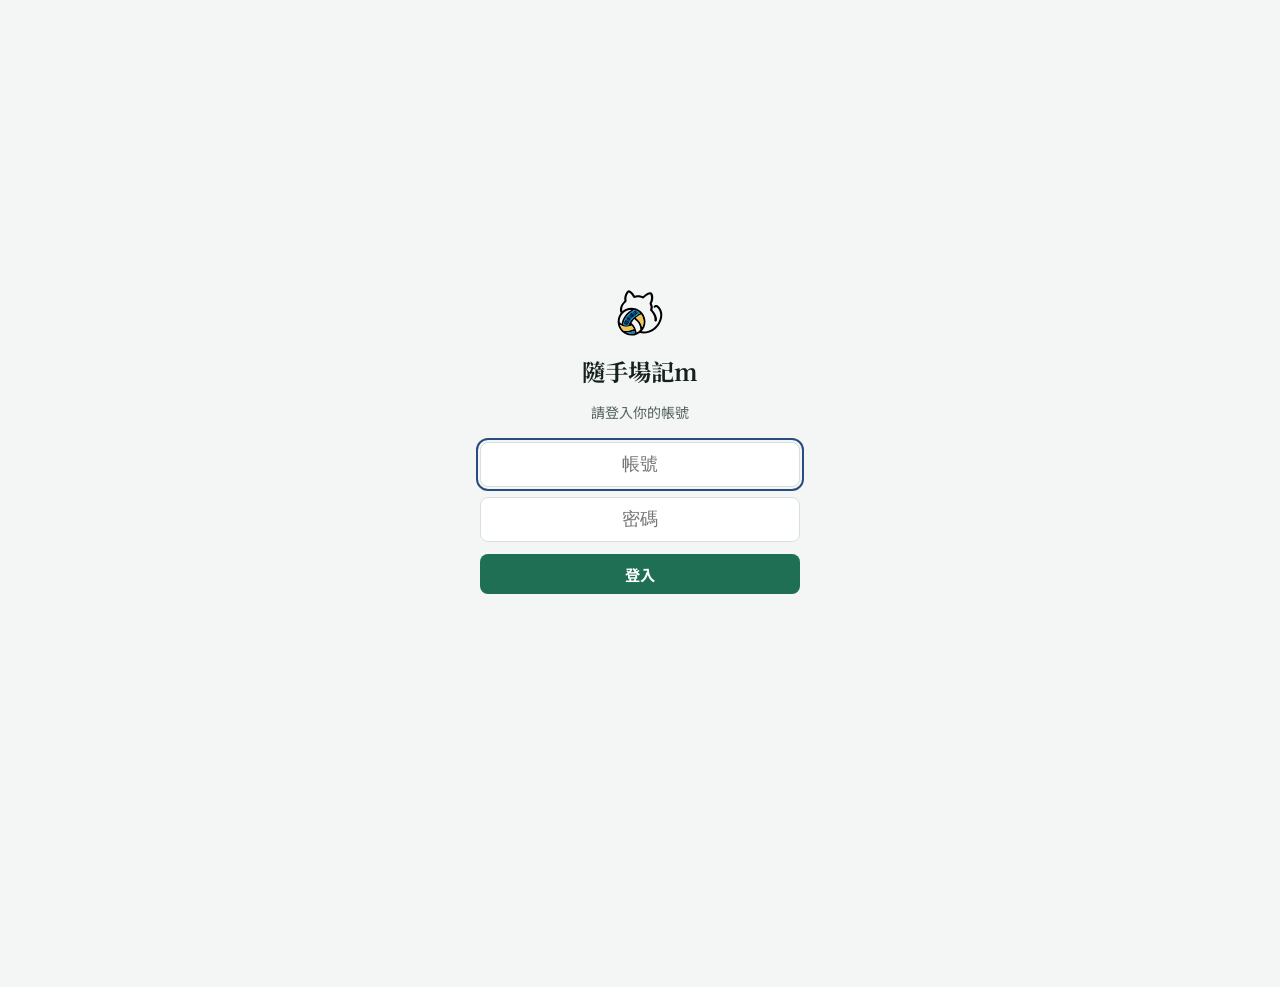
==== commit 5ebdf596: "Update logo to new cat+volleyball design - Replace icon.svg and PNG app icons (192/512/maskable) wit" ====
--- a/index.html
+++ b/index.html
@@ -17,7 +17,7 @@
   <header class="topbar">
     <div class="topbar-brand">
       <span class="brand-mark" aria-hidden="true">
-        <svg viewBox="0 0 1254 1254" width="44" height="44"><g transform="translate(0.000000,1254.000000) scale(0.100000,-0.100000)" fill="currentColor" stroke="none"><path d="M3385 11580 c-274 -89 -649 -610 -837 -1160 -129 -378 -175 -666 -165 -1030 4 -142 12 -242 26 -325 l21 -119 -148 -151 c-577 -582 -922 -1223 -993 -1845 -25 -219 0 -517 61 -721 38 -127 133 -343 182 -412 l20 -27 -69 -78 c-114 -127 -225 -262 -289 -352 -332 -460 -531 -946 -605 -1470 -19 -129 -16 -507 5 -670 115 -916 691 -1769 1550 -2297 314 -193 765 -371 1146 -452 378 -80 535 -96 950 -96 354 0 505 13 760 63 158 31 166 31 420 13 229 -16 776 -17 1030 -1 385 23 672 55 1005 111 374 63 891 192 1200 300 116 41 451 178 591 242 160 73 449 225 569 300 416 258 698 479 1006 786 521 521 860 1062 1068 1705 166 512 225 1116 165 1703 -77 757 -369 1436 -793 1845 -219 212 -438 323 -710 359 -155 21 -322 -8 -474 -80 -100 -48 -172 -110 -212 -183 -73 -134 -9 -301 144 -372 74 -34 186 -29 277 12 94 42 164 56 244 49 245 -20 497 -279 680 -696 296 -676 340 -1584 114 -2356 -189 -645 -570 -1266 -1085 -1771 -268 -262 -448 -407 -774 -622 -442 -292 -915 -511 -1460 -676 -467 -141 -1109 -248 -1665 -276 -290 -15 -299 -14 -204 23 22 8 92 44 155 79 616 346 1097 837 1364 1395 90 186 178 481 209 698 38 267 40 637 5 910 -27 212 -93 490 -168 708 -144 419 -332 775 -612 1159 -326 446 -734 793 -1202 1018 -268 129 -573 220 -882 263 -129 17 -207 21 -405 21 -419 0 -710 -43 -1140 -169 -460 -135 -960 -384 -1373 -686 -152 -111 -131 -116 -178 46 -52 175 -63 261 -63 480 -1 211 7 280 50 455 85 341 297 714 603 1060 42 47 166 177 277 290 168 171 203 211 209 242 4 23 -1 81 -14 156 -108 607 15 1272 336 1810 71 120 200 292 218 292 36 0 251 -136 366 -232 289 -240 531 -553 724 -937 70 -141 108 -192 165 -221 79 -40 113 -36 304 34 221 80 503 133 771 143 397 14 810 -93 1130 -294 98 -61 144 -77 201 -69 72 9 116 39 272 184 514 475 986 772 1450 912 40 12 78 20 85 17 17 -7 91 -203 123 -329 160 -631 80 -1248 -249 -1917 -85 -173 -85 -177 25 -391 153 -298 211 -580 179 -860 -14 -119 -66 -301 -116 -409 -37 -78 -46 -151 -24 -194 7 -12 60 -72 118 -132 569 -590 931 -1249 1027 -1867 18 -120 20 -342 4 -443 -28 -172 -22 -223 36 -306 52 -76 172 -127 268 -114 161 21 270 138 312 335 34 161 17 444 -42 705 -134 587 -542 1312 -1030 1832 l-115 123 36 90 c20 50 48 141 63 203 24 103 26 129 27 327 0 166 -4 236 -18 305 -42 211 -106 401 -192 562 l-43 81 26 43 c14 24 48 93 75 154 274 612 358 1294 232 1861 -70 313 -191 570 -332 705 -120 116 -213 155 -363 152 -102 -2 -260 -37 -395 -88 -477 -179 -901 -453 -1389 -899 l-76 -68 -42 22 c-230 120 -546 217 -838 256 -187 25 -486 23 -665 -4 -147 -23 -379 -77 -479 -112 -33 -11 -63 -17 -67 -13 -4 5 -30 51 -59 103 -28 52 -91 154 -139 226 -327 487 -757 865 -1151 1009 -102 38 -247 44 -335 15z m944 -4884 c-2 -2 -56 -35 -119 -73 -422 -255 -809 -554 -1124 -869 -360 -361 -634 -729 -887 -1197 -222 -409 -384 -876 -424 -1224 -8 -70 -18 -158 -22 -196 l-8 -67 -75 50 c-41 28 -100 67 -130 87 -83 55 -262 208 -379 323 l-104 103 6 106 c31 526 288 1112 711 1621 89 107 332 350 427 427 200 162 354 270 534 375 384 222 714 358 1105 452 211 51 510 101 489 82z m856 -111 c138 -32 206 -54 372 -121 155 -62 165 -67 308 -152 163 -96 333 -230 484 -380 l134 -133 -149 -81 c-82 -44 -156 -83 -164 -86 -28 -10 -298 -167 -475 -275 -677 -417 -1168 -835 -1558 -1327 -313 -394 -533 -820 -593 -1148 -24 -133 -20 -128 -111 -141 -306 -45 -634 -43 -901 4 -94 16 -270 69 -324 96 l-37 19 5 83 c13 216 47 413 105 622 71 248 229 619 364 850 32 55 74 128 94 162 100 171 302 449 474 651 137 161 463 482 609 600 148 119 296 230 447 335 245 170 749 460 785 452 12 -2 71 -16 131 -30z m1614 -1214 c159 -241 310 -547 396 -806 249 -747 226 -1489 -66 -2105 -83 -173 -189 -349 -189 -313 0 32 -46 256 -71 340 -152 535 -445 1033 -925 1575 -141 159 -489 482 -602 560 -22 15 -21 16 90 100 222 168 506 358 731 490 159 93 540 288 550 281 5 -3 44 -58 86 -122z m-1790 -1098 c231 -172 470 -399 653 -620 512 -617 779 -1239 805 -1876 6 -157 6 -157 -18 -183 -42 -46 -309 -246 -439 -329 -132 -85 -527 -288 -541 -279 -5 3 -9 29 -9 57 0 29 -7 99 -14 157 -87 648 -467 1379 -973 1870 -76 74 -164 155 -195 180 -32 25 -57 51 -58 59 -1 40 236 411 374 586 133 168 349 405 370 405 5 0 25 -12 45 -27z m-3807 -1343 c301 -242 700 -447 1053 -538 225 -59 339 -74 597 -79 473 -11 816 57 1269 250 l107 45 34 -36 c71 -75 227 -288 332 -455 51 -82 186 -341 186 -358 0 -37 -570 -241 -916 -328 -385 -96 -664 -133 -1004 -134 -242 0 -359 12 -474 49 -100 33 -317 202 -502 390 -336 343 -571 711 -708 1112 -25 72 -43 132 -41 132 3 0 33 -23 67 -50z m3727 -1642 c30 -97 77 -416 63 -430 -13 -13 -199 -44 -337 -57 -316 -30 -678 -24 -988 15 -183 23 -537 92 -537 105 0 3 78 9 173 12 463 17 1090 161 1522 352 44 19 83 35 87 35 3 0 11 -15 17 -32z"/><path d="M5203 6468 c-47 -26 -200 -154 -232 -194 -21 -27 -26 -58 -15 -89 7 -17 54 -45 77 -45 8 0 58 36 112 80 54 44 103 80 110 80 15 0 95 -85 95 -102 0 -6 -23 -32 -52 -57 -122 -107 -131 -118 -125 -156 7 -44 76 -131 194 -246 96 -94 125 -107 190 -90 40 11 134 83 220 169 85 85 94 179 23 247 -24 23 -40 30 -70 30 -67 0 -96 -46 -75 -118 7 -26 2 -34 -50 -83 -31 -30 -66 -54 -77 -54 -31 0 -154 136 -140 156 4 5 34 34 67 64 77 70 95 97 95 140 0 43 -15 66 -112 173 -108 119 -155 138 -235 95z"/><path d="M4795 6151 c-11 -5 -53 -39 -92 -77 -76 -71 -87 -98 -57 -128 37 -37 83 -15 202 98 47 45 52 66 22 96 -21 21 -42 24 -75 11z"/><path d="M4880 6033 c-152 -126 -200 -174 -200 -202 0 -34 28 -61 63 -61 26 0 45 14 152 109 145 128 154 142 115 181 -32 32 -69 24 -130 -27z"/><path d="M4927 5865 c-47 -41 -88 -83 -92 -94 -10 -33 12 -61 47 -61 24 0 48 16 119 81 89 81 105 109 77 137 -28 28 -65 13 -151 -63z"/><path d="M4163 5811 c-117 -101 -230 -223 -237 -257 -10 -47 6 -77 95 -168 84 -89 126 -113 177 -101 29 6 289 259 311 302 26 51 15 81 -56 155 -146 152 -184 161 -290 69z m97 -114 c0 -20 -152 -166 -166 -160 -25 9 -15 27 60 106 52 55 78 76 90 71 9 -3 16 -11 16 -17z m98 -97 c1 -8 -33 -51 -77 -94 -69 -69 -82 -78 -96 -66 -9 7 -14 17 -13 21 2 4 36 42 77 84 71 73 102 88 109 55z"/><path d="M5115 5839 c-11 -4 -60 -46 -109 -92 -81 -75 -89 -86 -82 -110 10 -41 47 -55 84 -31 53 34 182 162 182 182 0 38 -40 66 -75 51z"/><path d="M5119 5659 c-44 -39 -85 -81 -91 -94 -18 -41 7 -100 72 -165 98 -98 132 -95 243 19 70 71 77 82 77 118 0 46 -32 95 -98 156 -34 30 -50 37 -82 37 -35 0 -49 -8 -121 -71z m137 -143 c-20 -31 -39 -33 -66 -6 -26 26 -25 34 7 60 l27 21 24 -25 c24 -24 25 -26 8 -50z"/><path d="M4543 5553 c-39 -38 -134 -134 -212 -214 -151 -157 -162 -178 -120 -220 15 -15 30 -20 56 -17 32 3 37 0 44 -24 7 -28 7 -28 -30 -22 -33 5 -41 3 -60 -22 l-22 -28 -76 77 c-74 73 -76 77 -60 95 26 29 21 69 -12 103 -35 34 -59 36 -95 8 l-26 -21 -61 56 c-33 31 -71 59 -85 62 -35 9 -80 -13 -94 -47 -18 -41 0 -76 66 -133 56 -49 64 -68 40 -95 -64 -72 40 -161 117 -101 l26 20 91 -87 c90 -85 92 -88 85 -123 -4 -19 -9 -47 -12 -62 -7 -39 43 -88 89 -88 53 0 74 22 103 110 26 77 36 92 50 70 9 -15 62 -12 79 5 19 19 30 94 22 139 -6 32 6 57 21 42 13 -13 20 -99 12 -149 -11 -65 -5 -85 27 -93 63 -16 104 42 104 144 0 66 -24 158 -48 185 -14 16 -14 19 6 39 l21 22 21 -47 c12 -26 25 -81 30 -123 5 -45 14 -80 22 -85 26 -17 69 -9 95 17 23 23 25 31 21 95 -2 38 -1 69 3 69 3 0 14 -9 24 -20 23 -25 61 -25 102 0 42 25 62 57 69 112 9 62 -18 118 -95 200 -119 128 -147 122 -336 -70 -98 -100 -135 -131 -135 -117 0 13 53 76 145 170 151 157 166 182 129 219 -32 33 -68 20 -141 -51z m247 -280 l33 -45 -25 -48 -25 -49 -40 81 c-39 78 -40 81 -22 99 24 24 40 17 79 -38z"/><path d="M3373 4995 c-12 -8 -41 -43 -65 -78 -24 -34 -87 -123 -139 -197 -158 -223 -219 -321 -219 -347 0 -36 15 -59 49 -73 55 -22 75 -4 215 194 22 31 45 56 51 56 6 0 26 -13 45 -29 27 -22 32 -32 24 -42 -135 -168 -174 -226 -174 -257 0 -45 38 -82 84 -82 32 0 40 8 125 119 50 66 96 123 102 126 11 7 79 -40 79 -55 0 -5 -35 -53 -78 -107 -102 -126 -152 -201 -152 -223 0 -10 12 -32 26 -49 29 -35 75 -41 111 -16 12 9 67 76 122 150 56 74 105 135 111 135 17 0 80 -62 80 -79 -1 -9 -14 -32 -30 -51 -56 -65 -30 -140 49 -140 47 0 74 20 125 94 71 104 59 177 -45 269 -33 28 -59 55 -59 60 0 4 33 47 73 94 112 133 127 154 127 185 0 43 -40 78 -88 78 -37 0 -43 -5 -123 -101 -124 -149 -124 -149 -135 -149 -6 0 -23 13 -39 30 l-28 29 61 74 c85 103 105 140 97 177 -8 37 -39 60 -80 60 -38 -1 -53 -13 -107 -82 -24 -30 -58 -71 -76 -92 l-32 -37 -45 31 c-25 17 -45 34 -45 39 0 4 29 50 65 102 75 108 82 144 39 178 -31 25 -71 27 -101 6z"/><path d="M2767 4057 c-12 -13 -39 -55 -59 -94 l-37 -71 -40 5 c-31 4 -43 1 -60 -16 -26 -26 -27 -68 -2 -100 17 -22 17 -27 4 -59 -13 -32 -13 -37 5 -62 l20 -27 -22 4 c-28 6 -101 -30 -110 -52 -12 -31 -6 -56 19 -80 29 -30 68 -32 112 -5 50 30 58 54 34 96 l-20 34 27 0 c16 0 34 6 41 13 10 10 17 6 37 -18 13 -16 29 -48 36 -70 l13 -40 -40 -20 c-22 -11 -47 -32 -55 -47 -13 -25 -13 -29 6 -55 53 -71 201 -5 155 68 -15 25 -14 29 9 29 11 0 30 10 41 21 18 18 20 29 16 64 -6 40 -5 43 21 48 20 4 37 23 68 74 64 104 75 131 72 166 -2 26 -8 33 -29 35 -24 3 -31 -5 -69 -73 -23 -42 -49 -79 -56 -82 -8 -3 -21 -21 -29 -39 -15 -36 -32 -44 -42 -19 -6 18 23 55 43 55 8 0 17 12 20 28 4 15 22 55 41 90 24 43 33 70 29 86 -6 24 -37 39 -61 30 -17 -7 -54 -63 -94 -143 -26 -51 -35 -60 -46 -51 -12 10 -10 20 16 63 95 164 104 202 54 225 -36 16 -43 15 -68 -11z"/><path d="M3110 3836 c-29 -16 -149 -223 -157 -270 -9 -59 8 -80 139 -160 67 -42 130 -76 139 -76 9 0 28 9 43 21 48 38 30 88 -50 135 -17 10 -16 14 15 75 41 79 48 86 63 71 9 -9 7 -21 -7 -51 -15 -34 -16 -43 -5 -56 40 -48 140 34 140 115 0 53 -40 96 -142 156 -88 51 -139 62 -178 40z m40 -122 c0 -3 -16 -33 -36 -65 -35 -56 -54 -73 -54 -48 0 13 36 75 58 102 15 17 32 23 32 11z m70 -44 c0 -12 -35 -83 -58 -118 -10 -16 -18 -20 -25 -13 -13 13 51 141 71 141 6 0 12 -5 12 -10z"/><path d="M3528 3689 c-9 -5 -40 -56 -67 -112 -76 -156 -144 -255 -187 -273 -48 -20 -74 -13 -178 47 -100 57 -149 64 -183 27 -29 -32 -43 -62 -43 -93 0 -22 -3 -24 -19 -15 -11 5 -42 10 -69 10 -48 0 -49 1 -117 76 -141 157 -228 150 -307 -23 -56 -124 -36 -158 143 -248 86 -44 306 -162 466 -251 61 -34 120 -65 131 -68 28 -9 71 10 83 38 23 49 5 72 -91 122 -50 25 -90 50 -90 54 0 4 7 13 14 20 8 6 20 27 26 46 10 29 9 41 -9 77 -11 23 -37 53 -57 67 l-37 24 32 8 c49 13 105 -28 142 -105 16 -34 29 -67 29 -73 0 -6 9 -23 20 -37 27 -34 81 -45 114 -23 38 24 40 50 12 111 -24 53 -24 55 -5 55 30 0 86 26 129 60 70 56 229 324 230 387 0 75 -59 124 -112 92z m-958 -435 c25 -20 51 -47 58 -60 l13 -25 -48 25 c-70 35 -95 58 -88 79 10 23 13 22 65 -19z m257 -126 c43 -18 73 -49 73 -75 0 -23 -1 -23 -77 16 -43 22 -87 46 -98 55 -19 15 -17 15 27 16 26 0 60 -5 75 -12z"/></g></svg>
+        <img src="icons/icon-header.svg" alt="" width="44" height="44">
       </span>
       <div class="account-switch" id="account-switch"></div>
     </div>
--- a/css/styles.css
+++ b/css/styles.css
@@ -95,6 +95,7 @@
 }
 .topbar-brand { display: flex; align-items: center; gap: 8px; min-width: 0; }
 .brand-mark { display: flex; color: #fff; flex-shrink: 0; }
+.brand-mark img { display: block; width: 44px; height: 44px; }
 .brand-text { font-family: var(--font-display); font-weight: 700; font-size: 1.15rem; letter-spacing: .02em; flex-shrink: 0; }
 .topbar-right { display: flex; align-items: center; gap: 8px; }
 .topbar-season select {
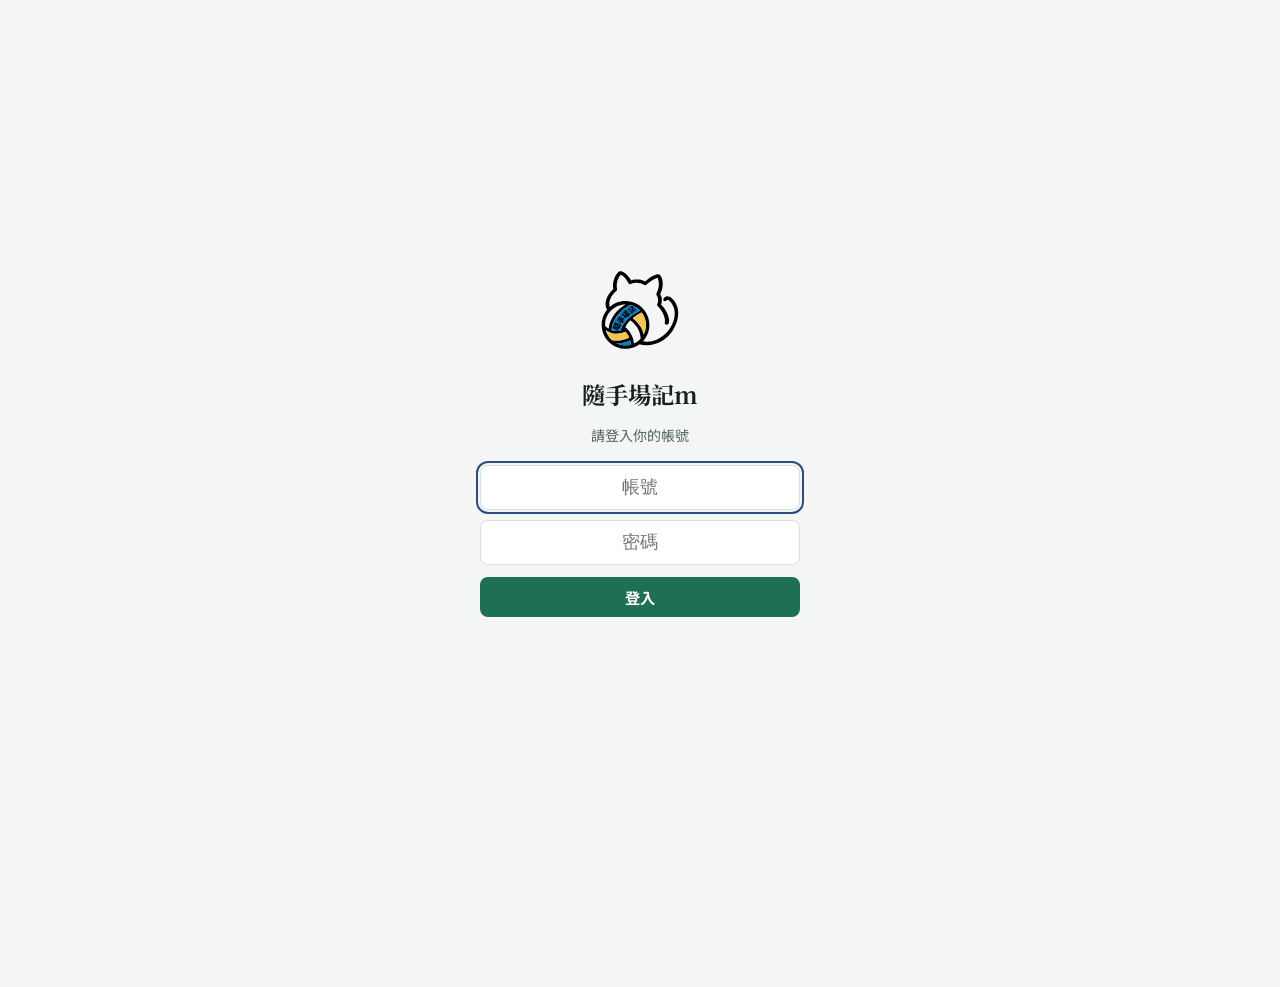
==== commit 9ff42efc: "更新 loading 動畫：加大文字間距版 Co-Authored-By: Claude Sonnet 5 <noreply@anthropic.com>" ====
--- a/index.html
+++ b/index.html
@@ -6,12 +6,135 @@
 <title>隨手場記m · 場次人員管理（會員版）</title>
 <meta name="description" content="週日場次人員與費用管理工具">
 <meta name="theme-color" content="#1F6F54">
+<style>
+  /* 啟動畫面（splash）：全部 inline，不依賴外部 CSS，才能在 styles.css / 字型
+     還沒載入前就先畫出來，避免開啟 PWA 時先閃一下白畫面。 */
+  html, body { margin: 0; background: #F3F6F4; }
+  #splash {
+    position: fixed; inset: 0; z-index: 9999;
+    display: flex; align-items: center; justify-content: center;
+    background: #F3F6F4;
+    transition: opacity .28s ease;
+  }
+  #splash.splash-hide { opacity: 0; pointer-events: none; }
+  #splash-svg { width: min(56vw, 240px); height: auto; overflow: visible; }
+  #splash-svg path:nth-of-type(n + 3) {
+    transform-box: view-box;
+    transform-origin: 472px 1063.432px;
+    animation: splash-ball-spin 1.6s linear infinite;
+  }
+  @keyframes splash-ball-spin { to { transform: rotate(360deg); } }
+  #splash-svg .loading-letter {
+    transform-box: fill-box;
+    transform-origin: center bottom;
+    animation: splash-letter-bounce 1.2s cubic-bezier(.4, 0, .2, 1) infinite;
+  }
+  #splash-svg .loading-letter:nth-child(1) { animation-delay: 0s; }
+  #splash-svg .loading-letter:nth-child(2) { animation-delay: 0.1s; }
+  #splash-svg .loading-letter:nth-child(3) { animation-delay: 0.2s; }
+  #splash-svg .loading-letter:nth-child(4) { animation-delay: 0.3s; }
+  #splash-svg .loading-letter:nth-child(5) { animation-delay: 0.4s; }
+  #splash-svg .loading-letter:nth-child(6) { animation-delay: 0.5s; }
+  #splash-svg .loading-letter:nth-child(7) { animation-delay: 0.6s; }
+  #splash-svg .loading-letter:nth-child(8) { animation-delay: 0.7s; }
+  #splash-svg .loading-letter:nth-child(9) { animation-delay: 0.8s; }
+  #splash-svg .loading-letter:nth-child(10) { animation-delay: 0.9s; }
+  @keyframes splash-letter-bounce {
+    0%, 60%, 100% { transform: translateY(0) scale(1); }
+    30% { transform: translateY(-24px) scale(1.06, .94); }
+    45% { transform: translateY(3px) scale(.97, 1.03); }
+  }
+  @media (prefers-reduced-motion: reduce) {
+    #splash-svg path:nth-of-type(n + 3), #splash-svg .loading-letter { animation: none; }
+    #splash { transition: none; }
+  }
+</style>
 <link rel="manifest" href="manifest.webmanifest">
 <link rel="icon" href="icons/icon.svg" type="image/svg+xml">
 <link rel="apple-touch-icon" href="icons/icon-192.png">
+<link rel="preconnect" href="https://fonts.googleapis.com">
+<link rel="preconnect" href="https://fonts.gstatic.com" crossorigin>
+<link rel="stylesheet" href="https://fonts.googleapis.com/css2?family=Noto+Serif+TC:wght@600;700&family=Noto+Sans+TC:wght@400;500;700&family=IBM+Plex+Mono:wght@500;600&family=Overpass:ital,wght@0,100..900;1,100..900&display=swap" media="print" onload="this.media='all'">
+<noscript><link rel="stylesheet" href="https://fonts.googleapis.com/css2?family=Noto+Serif+TC:wght@600;700&family=Noto+Sans+TC:wght@400;500;700&family=IBM+Plex+Mono:wght@500;600&family=Overpass:ital,wght@0,100..900;1,100..900&display=swap"></noscript>
 <link rel="stylesheet" href="css/styles.css">
 </head>
 <body>
+<div id="splash" role="status" aria-label="載入中">
+<svg id="splash-svg" xmlns="http://www.w3.org/2000/svg" fill="none" viewBox="0 0 1517 1940" aria-hidden="true" focusable="false">
+<path fill="#000" d="M728.5 1442.43c17 6.64 28.5 14.5 99 19.5 62.633 0 104 1.5 123.5 0s63-11.5 107-19.5c49-11.5 88-28.95 103-36.8 30-15.7 95-53.7 114-71.2 44-36 46.2-42 81-77.19 19-21.81 107.47-144.27 135.2-230.01 22.13-68.264 30-148.798 22-227.065-10.27-100.933-49.2-191.466-105.73-246-29.2-28.266-58.4-43.066-94.67-47.866-20.67-2.8-42.93 1.066-63.2 10.666-13.33 6.4-22.93 14.667-28.27 24.4-9.73 17.867-1.2 40.134 19.2 49.6 9.87 4.534 24.8 3.867 36.94-1.6 12.53-5.6 21.86-7.466 32.53-6.533 32.67 2.667 66.27 37.2 90.67 92.8 39.46 90.133 45.33 211.201 15.2 314.134-25.2 86.004-76 168.804-144.67 236.134-35.73 34.93-59.73 54.27-103.2 82.93-58.93 38.94-79.83 44.1-152.5 66.1-62.267 18.8-123.5 31.5-200.5 8-24.5-9.5-46-6.5-58 0l-112.5 51c10.714-1.61 63.5.5 84 8.5" />
+<path fill="#000" d="M402 4.43213c-13.6-5.066651-32.933-5.8667-44.667-2C320.8 14.2988 270.8 83.7655 245.733 157.099c-17.2 50.4-23.333 88.8-22 137.333.534 18.933 1.6 32.267 3.467 43.333l2.8 15.867-19.733 20.133c-76.934 77.6-122.9337 163.067-132.4004 246-3.3333 29.2 0 68.934 8.1334 96.134 5.0666 16.933 17.733 45.733 24.267 54.933l1.61 2.174 55.138-49.23c-2.513-.828-3.403-6.065-6.482-16.677-6.933-23.334-8.4-34.8-8.4-64-.133-28.134.934-37.334 6.667-60.667 11.333-45.467 39.6-95.2 80.4-141.333 5.6-6.267 22.133-23.6 36.933-38.667 22.4-22.8 27.067-28.133 27.867-32.267.533-3.066-.133-10.8-1.867-20.8-14.4-80.933 2-169.599 44.8-241.333C356.4 92.0322 373.6 69.0988 376 69.0988c4.8 0 33.467 18.1334 48.8 30.9332 38.533 32 70.8 73.734 96.533 124.934 9.334 18.8 14.4 25.6 22 29.466 10.534 5.334 15.067 4.8 40.534-4.533 29.466-10.667 67.066-17.734 102.8-19.067 52.933-1.867 108 12.4 150.666 39.2 13.067 8.134 19.2 10.267 26.8 9.2 9.6-1.2 15.467-5.2 36.267-24.533 68.533-63.334 131.47-102.933 193.33-121.6 5.34-1.6 10.4-2.667 11.34-2.267 2.26.933 12.13 27.067 16.4 43.867 21.33 84.133 10.66 166.4-33.2 255.6-11.34 23.066-11.34 23.6 3.33 52.133 20.4 39.733 28.13 77.333 23.87 114.667-1.87 15.866-8.8 40.133-15.47 54.533-4.93 10.4-6.13 20.133-3.2 25.867.93 1.6 8 9.6 15.73 17.6 75.87 78.666 124.14 166.533 136.94 248.933 2.4 16 2.66 45.6.53 59.068-3.73 22.93-2.93 29.73 4.8 40.8 6.93 10.13 22.93 16.93 35.73 15.2 21.47-2.8 36-18.4 41.6-44.67 4.54-21.465 2.27-59.198-5.6-93.998-17.86-78.267-72.26-174.933-137.33-244.267l-15.33-16.4 4.8-12c2.66-6.666 6.4-18.8 8.4-27.066 3.2-13.734 3.46-17.2 3.6-43.6 0-22.134-.54-31.467-2.4-40.667-5.6-28.133-14.14-53.467-25.6-74.933l-5.74-10.8 3.47-5.734c1.87-3.2 6.4-12.4 10-20.533 36.53-81.6 47.73-172.533 30.93-248.133-9.33-41.734-25.46-76-44.26-94.0002-16-15.4667-28.4-20.6667-48.4-20.2666-13.6.2666-34.67 4.9333-52.67 11.7332-63.6 23.8667-120.133 60.3996-185.2 119.8666l-10.133 9.067-5.6-2.934c-30.667-16-72.8-28.933-111.734-34.133-24.933-3.333-64.8-3.067-88.666.533-19.6 3.067-50.534 10.267-63.867 14.934-4.4 1.466-8.4 2.266-8.933 1.733-.534-.667-4-6.8-7.867-13.733-3.733-6.934-12.133-20.534-18.533-30.133C511.867 74.0322 454.533 23.6321 402 4.43213" />
+<path fill="#000" fill-rule="evenodd" d="M472 591.432c44.011 0 86.614 6.025 127.031 17.292h.003c.309.086.617.174.926.261.551.155 1.101.309 1.651.466.411.117.822.236 1.233.354.571.165 1.142.329 1.712.495.303.089.606.179.91.268.682.201 1.364.403 2.045.606.25.075.5.151.75.226.684.206 1.368.413 2.051.622.309.094.616.189.924.284.623.192 1.244.385 1.866.579.403.126.805.254 1.208.381.458.145.916.29 1.374.436.544.173 1.088.348 1.631.524.404.131.808.262 1.211.394.465.151.928.303 1.392.456.542.178 1.083.358 1.624.539.216.072.432.142.647.215l-.001.001c81.73 27.412 153.478 76.581 208.363 140.628h.002c.035.042.071.084.106.125.307.359.612.718.917 1.078.294.344.588.688.88 1.034.976 1.153 1.946 2.313 2.911 3.476.261.314.522.627.781.942 1.442 1.746 2.871 3.503 4.288 5.27.342.428.686.855 1.027 1.283.12.152.24.304.36.455.481.605.96 1.211 1.438 1.818.178.227.355.454.533.682.366.466.732.933 1.096 1.401C907.009 853.945 944 954.369 944 1063.43c0 260.68-211.322 472-472 472-250.639 0-455.6494-195.36-471.068359-442.11H.930664c-.018299-.29-.033993-.59-.051758-.88-.048738-.8-.095916-1.61-.140625-2.41-.020279-.37-.039144-.73-.058593-1.1-.047244-.89-.092432-1.77-.134766-2.66-.012636-.27-.025888-.53-.038086-.8-.045165-.98-.086829-1.96-.125977-2.95-.006176-.15-.013505-.31-.019531-.46-.089968-2.32-.162351-4.65-.21875-6.97-.011143-.46-.020446-.92-.030273-1.38-.015128-.71-.029012-1.42-.041016-2.13-.007393-.44-.015278-.87-.021484-1.31-.011094-.78-.019073-1.56-.026368-2.34-.00336-.36-.007212-.72-.009765-1.08C.005622 1065.71 0 1064.57 0 1063.43c0-.65.00128-1.3.003906-1.95H.00586C1.05669 801.701 211.972 591.432 472 591.432m88.934 778.998c-.534 0-5.734 2.14-11.601 4.67-57.6 25.47-141.199 44.66-202.933 46.93-12.666.4-23.067 1.2-23.067 1.6.001.36-10.27-.88-6.833 0l-30.48-1.46c55.667 28.92 118.915 45.26 185.98 45.26 35.782 0 70.477-4.65 103.514-13.38l-4.467-21.68c.262-.12.449-.23.553-.34 1.866-1.86-4.4-44.4-8.4-57.33-.8-2.27-1.866-4.27-2.266-4.27m6.932-397.331c-2.802.004-31.6 31.601-49.333 54.001-18.4 23.33-49.998 72.8-49.866 78.13.133 1.07 3.467 4.54 7.733 7.87 4.134 3.33 15.867 14.13 26 24 67.467 65.47 118.134 162.93 129.734 249.33.933 7.74 1.866 17.07 1.866 20.94 0 3.61.5 6.97 1.137 7.55l-.592 18.48c51.797-22.79 97.898-56.14 135.581-97.32l-1.603-7.44c.361-2.99.161-8.21-.256-19.14-3.467-84.93-39.067-167.87-107.333-250.13-24.4-29.47-56.268-59.738-87.068-82.671-2.666-2-5.333-3.6-6-3.6M81.4824 1167.32c20.0756 75.66 61.5566 142.61 117.5666 193.96 5.34 1.21 22.765 5.15 24.724 5.59.117.02.179.03.179.03l-.179-.03-24.55-5.43c.011.01.023.02.034.03 16.6 4.93 56.97 12.03 88.076 12.03 45.333-.13 82.534-5.07 133.867-17.87 46.133-11.6 122.132-38.8 122.133-43.73 0-2.27-18-36.8-24.8-47.73-14-22.27-34.8-50.67-44.266-60.67l-4.534-4.8-14.266 6c-60.4 25.73-106.134 34.8-169.2 33.33-34.4-.67-49.6-2.66-79.6-10.53-41.333-10.66-87.395-33.03-125.1846-60.18M792.547 817.503c-15.641 7.37-48.738 24.593-64.814 33.995-30 17.6-67.866 42.934-97.466 65.334-14.8 11.2-14.934 11.334-12 13.333 15.066 10.4 61.466 53.467 80.266 74.665 64 72.27 103.067 138.67 123.333 210 2.354 7.91 6.1 25.12 8.101 36.06 29.399-56.02 46.033-119.8 46.033-187.46 0-92.538-31.115-177.811-83.453-245.927M565.771 670.371c-22.549 11.566-66.183 37.406-90.571 54.328-20.133 14-39.867 28.8-59.6 44.667-19.467 15.733-62.933 58.533-81.2 80-22.933 26.933-49.866 63.999-63.2 86.799-2.666 4.534-8.266 14.267-12.533 21.6-18 30.8-39.067 80.265-48.533 113.335-7.733 27.87-12.267 54.13-14 82.93l-.667 11.07 4.933 2.53c7.201 3.6 30.666 10.67 43.2 12.8 35.6 6.27 79.333 6.54 120.133.54 12.134-1.74 11.6-1.07 14.8-18.8 8-43.74 37.333-100.54 79.067-153.07 52-65.601 117.466-121.335 207.733-176.935 23.6-14.4 59.601-35.333 63.334-36.667 1.069-.401 10.934-5.6 21.866-11.466l8.68-4.72c-52.188-52.752-118.803-91.201-193.442-108.941M472 659.432c-223.123 0-404 180.877-404 403.998 0 6.6.1593 13.15.4717 19.67 14.937 13.94 33.4893 29.52 42.8613 35.73 4 2.67 11.867 7.87 17.334 11.6l10 6.67 1.066-8.93c.534-5.07 1.867-16.8 2.934-26.14C148 1055.63 169.6 993.366 199.2 938.832c33.734-62.4 70.267-111.467 118.267-159.6 42-42 93.6-81.866 149.866-115.866 2.291-1.382 4.492-2.717 6.488-3.929-.607-.003-1.214-.005-1.821-.005" clip-rule="evenodd" />
+<path fill="#0081c5" d="M565.771 670.371c-22.549 11.566-66.183 37.406-90.571 54.328-20.133 14-39.867 28.8-59.6 44.667-19.467 15.733-62.933 58.533-81.2 80-22.933 26.933-49.866 63.999-63.2 86.799-2.666 4.534-8.266 14.267-12.533 21.6-18 30.8-39.067 80.265-48.533 113.335-7.733 27.87-12.267 54.13-14 82.93l-.667 11.07 4.933 2.53c7.201 3.6 30.666 10.67 43.2 12.8 35.6 6.27 79.333 6.54 120.133.54 12.134-1.74 11.6-1.07 14.8-18.8 8-43.74 37.333-100.54 79.067-153.07 52-65.601 117.466-121.335 207.733-176.935 23.6-14.4 59.601-35.333 63.334-36.667 1.069-.401 10.934-5.6 21.866-11.466l8.68-4.72c-52.188-52.752-118.803-91.201-193.442-108.941" />
+<path fill="#0081c5" d="M560.934 1370.43c-.534 0-5.734 2.14-11.601 4.67-57.6 25.47-141.199 44.66-202.933 46.93-12.666.4-23.067 1.2-23.067 1.6.001.36-10.27-.88-6.833 0l-30.48-1.46c55.667 28.92 118.915 45.26 185.98 45.26 35.782 0 70.477-4.65 103.514-13.38l-4.467-21.68c.262-.12.449-.23.553-.34 1.866-1.86-4.4-44.4-8.4-57.33-.8-2.27-1.866-4.27-2.266-4.27" />
+<path fill="#f3c64f" d="M81.4824 1167.32c20.0756 75.66 61.5566 142.61 117.5666 193.96 5.34 1.21 22.765 5.15 24.724 5.59l-24.55-5.43c.011.01.023.02.034.03 16.6 4.93 56.97 12.03 88.076 12.03 45.333-.13 82.534-5.07 133.867-17.87 46.133-11.6 122.132-38.8 122.133-43.73 0-2.27-18-36.8-24.8-47.73-14-22.27-34.8-50.67-44.266-60.67l-4.534-4.8-14.266 6c-60.4 25.73-106.134 34.8-169.2 33.33-34.4-.67-49.6-2.66-79.6-10.53-41.333-10.66-87.395-33.03-125.1846-60.18" />
+<path fill="#f3c64f" d="M792.547 817.503c-15.641 7.37-48.738 24.593-64.814 33.995-30 17.6-67.866 42.934-97.466 65.334-14.8 11.2-14.934 11.334-12 13.333 15.066 10.4 61.466 53.467 80.266 74.665 64 72.27 103.067 138.67 123.333 210 2.354 7.91 6.1 25.12 8.101 36.06 29.399-56.02 46.033-119.8 46.033-187.46 0-92.538-31.115-177.811-83.453-245.927" />
+<path fill="#000" d="M592.326 689.231c-6.267 3.467-26.667 20.533-30.933 25.867-2.8 3.6-3.467 7.733-2 11.866.933 2.267 7.2 6 10.266 6 1.067 0 7.734-4.8 14.934-10.666 7.2-5.867 13.733-10.667 14.666-10.667 2 0 12.667 11.333 12.667 13.6 0 .8-3.067 4.267-6.933 7.6-16.267 14.267-17.467 15.733-16.667 20.8.933 5.867 10.133 17.467 25.867 32.8 12.8 12.533 16.666 14.267 25.333 12 5.333-1.467 17.867-11.067 29.333-22.533 11.334-11.334 12.534-23.867 3.067-32.934-3.2-3.066-5.333-4-9.333-4-8.934 0-12.8 6.134-10 15.734.933 3.466.266 4.533-6.667 11.066-4.133 4-8.8 7.2-10.267 7.2-4.133 0-20.533-18.133-18.666-20.8.533-.666 4.533-4.533 8.933-8.533 10.267-9.333 12.667-12.933 12.667-18.667 0-5.733-2-8.8-14.934-23.066-14.4-15.867-20.666-18.4-31.333-12.667" />
+<path fill="#000" d="M537.926 731.498c-1.467.666-7.067 5.2-12.267 10.266-10.133 9.467-11.6 13.067-7.6 17.067 4.934 4.933 11.067 2 26.934-13.067 6.266-6 6.933-8.8 2.933-12.8-2.8-2.8-5.6-3.2-10-1.466" />
+<path fill="#000" d="M580.593 773.098c-1.467.533-8 6.133-14.534 12.266-10.8 10-11.866 11.467-10.933 14.667 1.333 5.467 6.267 7.333 11.2 4.133 7.067-4.533 24.267-21.6 24.267-24.266 0-5.067-5.334-8.8-10-6.8" />
+<path fill="#000" d="M549.259 747.231c-20.266 16.8-26.666 23.2-26.666 26.933 0 4.534 3.733 8.134 8.4 8.134 3.466 0 6-1.867 20.266-14.534 19.334-17.066 20.534-18.933 15.334-24.133-4.267-4.267-9.2-3.2-17.334 3.6" />
+<path fill="#000" d="M555.526 769.631c-6.267 5.467-11.733 11.067-12.267 12.533-1.333 4.4 1.6 8.134 6.267 8.134 3.2 0 6.4-2.134 15.867-10.8 11.866-10.8 14-14.534 10.266-18.267-3.733-3.733-8.666-1.733-20.133 8.4" />
+<path fill="#000" d="M581.126 797.098c-5.867 5.2-11.333 10.8-12.133 12.533-2.4 5.467.933 13.333 9.6 22 13.066 13.067 17.6 12.667 32.4-2.533 9.333-9.467 10.266-10.934 10.266-15.734 0-6.133-4.266-12.666-13.066-20.8-4.534-4-6.667-4.933-10.934-4.933-4.666 0-6.533 1.067-16.133 9.467m18.267 19.066c-2.667 4.134-5.2 4.4-8.8.8-3.467-3.466-3.334-4.533.933-8l3.6-2.8 3.2 3.334c3.2 3.2 3.333 3.466 1.067 6.666" />
+<path fill="#000" d="M457.053 777.265c-15.6 13.467-30.667 29.734-31.6 34.267-1.334 6.267.8 10.267 12.666 22.4 11.2 11.867 16.8 15.067 23.6 13.467 3.867-.8 38.534-34.534 41.467-40.267 3.467-6.8 2-10.8-7.467-20.667-19.466-20.266-24.533-21.466-38.666-9.2m12.933 15.2c0 2.667-20.267 22.134-22.133 21.334-3.334-1.2-2-3.6 8-14.134 6.933-7.333 10.4-10.133 12-9.466 1.2.4 2.133 1.466 2.133 2.266m13.067 12.934c.133 1.066-4.4 6.8-10.267 12.533-9.2 9.2-10.933 10.4-12.8 8.8-1.2-.933-1.867-2.267-1.733-2.8.266-.533 4.8-5.6 10.266-11.2 9.467-9.733 13.6-11.733 14.534-7.333" />
+<path fill="#000" d="M507.719 811.665c-5.2 5.067-17.866 17.867-28.266 28.533-20.134 20.934-21.6 23.734-16 29.334 2 2 4 2.666 7.466 2.266 4.267-.4 4.934 0 5.867 3.2.933 3.734.933 3.734-4 2.934-4.4-.667-5.467-.4-8 2.933l-2.933 3.733-10.134-10.266c-9.866-9.734-10.133-10.267-8-12.667 3.467-3.867 2.8-9.2-1.6-13.733-4.666-4.534-7.866-4.8-12.666-1.067l-3.467 2.8-8.133-7.467c-4.4-4.133-9.467-7.866-11.334-8.266-4.666-1.2-10.666 1.733-12.533 6.266-2.4 5.467 0 10.134 8.8 17.734 7.467 6.533 8.533 9.066 5.333 12.666-8.533 9.6 5.334 21.467 15.6 13.467l3.467-2.667 12.133 11.6c12 11.334 12.267 11.734 11.334 16.4-.534 2.534-1.2 6.267-1.6 8.267-.934 5.2 5.733 11.733 11.866 11.733 7.067 0 9.867-2.933 13.734-14.666 3.466-10.267 4.8-12.267 6.666-9.334 1.2 2 8.267 1.6 10.534-.666 2.533-2.534 4-12.534 2.933-18.534-.8-4.266.8-7.6 2.8-5.6 1.733 1.734 2.667 13.2 1.6 19.867-1.467 8.667-.667 11.333 3.6 12.4 8.4 2.133 13.867-5.6 13.867-19.2 0-8.8-3.2-21.067-6.4-24.667-1.867-2.133-1.867-2.533.8-5.2l2.8-2.933 2.8 6.267c1.6 3.466 3.333 10.8 4 16.4.666 6 1.866 10.666 2.933 11.333 3.467 2.267 9.2 1.2 12.667-2.267 3.066-3.066 3.333-4.133 2.8-12.666-.267-5.067-.134-9.2.4-9.2.4 0 1.866 1.2 3.2 2.666 3.066 3.334 8.133 3.334 13.6 0 5.6-3.333 8.266-7.6 9.2-14.933 1.2-8.267-2.4-15.733-12.667-26.667-15.867-17.066-19.6-16.266-44.8 9.334-13.067 13.333-18 17.466-18 15.6 0-1.734 7.067-10.134 19.333-22.667 20.134-20.933 22.134-24.267 17.2-29.2-4.266-4.4-9.066-2.667-18.8 6.8m32.934 37.333 4.4 6-3.334 6.4-3.333 6.534-5.333-10.8c-5.2-10.4-5.334-10.8-2.934-13.2 3.2-3.2 5.334-2.267 10.534 5.066" />
+<path fill="#000" d="M357.4 888.349c-1.6 1.067-5.467 5.734-8.667 10.4-3.2 4.534-11.6 16.4-18.533 26.267-21.067 29.733-29.2 42.8-29.2 46.267 0 4.8 2 7.866 6.533 9.733 7.334 2.933 10 .533 28.667-25.867 2.933-4.133 6-7.466 6.8-7.466s3.467 1.733 6 3.866c3.6 2.934 4.267 4.267 3.2 5.6-18 22.4-23.2 30.134-23.2 34.267 0 6 5.067 10.934 11.2 10.934 4.267 0 5.333-1.07 16.667-15.867 6.666-8.8 12.8-16.4 13.6-16.8 1.466-.934 10.533 5.333 10.533 7.333 0 .667-4.667 7.067-10.4 14.267-13.6 16.797-20.267 26.797-20.267 29.737 0 1.33 1.6 4.26 3.467 6.53 3.867 4.67 10 5.47 14.8 2.13 1.6-1.2 8.933-10.13 16.267-20 7.466-9.864 14-17.997 14.8-17.997 2.266 0 10.666 8.266 10.666 10.537-.133 1.2-1.866 4.26-4 6.8-7.466 8.66-4 18.66 6.534 18.66 6.266 0 9.866-2.66 16.666-12.53 9.467-13.87 7.867-23.601-6-35.867-4.4-3.734-7.866-7.334-7.866-8 0-.534 4.4-6.267 9.733-12.534 14.933-17.733 16.933-20.533 16.933-24.666 0-5.734-5.333-10.4-11.733-10.4-4.933 0-5.733.666-16.4 13.466-16.533 19.867-16.533 19.867-18 19.867-.8 0-3.067-1.733-5.2-4l-3.733-3.867 8.133-9.866c11.333-13.734 14-18.667 12.933-23.6-1.066-4.934-5.2-8-10.666-8-5.067.133-7.067 1.733-14.267 10.933-3.2 4-7.733 9.467-10.133 12.267L369 935.816l-6-4.133c-3.333-2.267-6-4.534-6-5.2 0-.534 3.867-6.667 8.667-13.6 10-14.4 10.933-19.2 5.2-23.734-4.134-3.333-9.467-3.6-13.467-.8" />
+<path fill="#000" d="M274.933 1005.5c-1.6 1.73-5.2 7.33-7.866 12.53l-4.934 9.47-5.333-.67c-4.133-.53-5.733-.13-8 2.14-3.467 3.46-3.6 9.06-.267 13.33 2.267 2.93 2.267 3.6.534 7.87-1.734 4.26-1.734 4.93.666 8.26l2.667 3.6-2.933-.53c-3.734-.8-13.467 4-14.667 6.93-1.6 4.14-.8 7.47 2.533 10.67 3.867 4 9.067 4.27 14.934.67 6.666-4 7.733-7.2 4.533-12.8l-2.667-4.54h3.6c2.134 0 4.534-.8 5.467-1.73 1.333-1.33 2.267-.8 4.933 2.4 1.734 2.13 3.867 6.4 4.8 9.33l1.734 5.34-5.334 2.66c-2.933 1.47-6.266 4.27-7.333 6.27-1.733 3.33-1.733 3.87.8 7.33 7.067 9.47 26.8.67 20.667-9.06-2-3.34-1.867-3.87 1.2-3.87 1.466 0 4-1.33 5.466-2.8 2.4-2.4 2.667-3.87 2.134-8.53-.8-5.34-.667-5.74 2.8-6.4 2.666-.54 4.933-3.07 9.066-9.87 8.534-13.87 10-17.47 9.6-22.13-.266-3.47-1.066-4.4-3.866-4.67-3.2-.4-4.134.67-9.2 9.73-3.067 5.6-6.534 10.54-7.467 10.94-1.067.4-2.8 2.8-3.867 5.2-2 4.8-4.266 5.86-5.6 2.53-.8-2.4 3.067-7.33 5.734-7.33 1.066 0 2.266-1.6 2.666-3.74.534-2 2.934-7.33 5.467-12 3.2-5.73 4.4-9.33 3.867-11.46-.8-3.2-4.934-5.2-8.134-4-2.266.93-7.2 8.4-12.533 19.06-3.467 6.8-4.667 8-6.133 6.8-1.6-1.33-1.334-2.66 2.133-8.4 12.667-21.86 13.867-26.93 7.2-30-4.8-2.13-5.733-2-9.067 1.47" />
+<path fill="#000" d="M320.667 1034.97c-3.867 2.13-19.867 29.73-20.934 36-1.2 7.86 1.067 10.66 18.534 21.33 8.933 5.6 17.333 10.13 18.533 10.13s3.733-1.2 5.733-2.8c6.4-5.06 4-11.73-6.666-18-2.267-1.33-2.134-1.86 2-10 5.466-10.53 6.4-11.46 8.4-9.46 1.2 1.2.933 2.8-.934 6.8-2 4.53-2.133 5.73-.666 7.46 5.333 6.4 18.666-4.53 18.666-15.33 0-7.07-5.333-12.8-18.933-20.8-11.733-6.8-18.533-8.27-23.733-5.33m5.333 16.26c0 .4-2.133 4.4-4.8 8.67-4.667 7.47-7.2 9.73-7.2 6.4 0-1.73 4.8-10 7.733-13.6 2-2.27 4.267-3.07 4.267-1.47m9.333 5.87c0 1.6-4.666 11.07-7.733 15.73-1.333 2.14-2.4 2.67-3.333 1.74-1.734-1.74 6.8-18.8 9.466-18.8.8 0 1.6.66 1.6 1.33" />
+<path fill="#000" d="M376.4 1054.57c-1.2.66-5.333 7.46-8.933 14.93-10.134 20.8-19.2 34-24.934 36.4-6.4 2.67-9.866 1.73-23.733-6.27-13.333-7.6-19.867-8.53-24.4-3.6-3.867 4.27-5.733 8.27-5.733 12.4 0 2.94-.4 3.2-2.534 2-1.466-.66-5.6-1.33-9.2-1.33-6.4 0-6.533-.13-15.6-10.13-18.8-20.94-30.4-20-40.933 3.06-7.467 16.54-4.8 21.07 19.067 33.07 11.466 5.87 40.8 21.6 62.133 33.47 8.133 4.53 16 8.66 17.467 9.06 3.733 1.2 9.466-1.33 11.066-5.06 3.067-6.54.667-9.6-12.133-16.27-6.667-3.33-12-6.67-12-7.2s.933-1.73 1.867-2.67c1.066-.8 2.666-3.6 3.466-6.13 1.334-3.87 1.2-5.47-1.2-10.27-1.466-3.06-4.933-7.06-7.6-8.93l-4.933-3.2 4.267-1.07c6.533-1.73 14 3.74 18.933 14 2.133 4.54 3.867 8.94 3.867 9.74s1.2 3.06 2.666 4.93c3.6 4.53 10.8 6 15.2 3.07 5.067-3.2 5.334-6.67 1.6-14.8-3.2-7.07-3.2-7.34-.666-7.34 4 0 11.466-3.46 17.2-8 9.333-7.46 30.533-43.2 30.666-51.6 0-10-7.866-16.53-14.933-12.26m-127.733 58c3.333 2.66 6.8 6.26 7.733 8l1.733 3.33-6.4-3.33c-9.333-4.67-12.666-7.74-11.733-10.54 1.333-3.06 1.733-2.93 8.667 2.54m34.266 16.8c5.734 2.4 9.734 6.53 9.734 10 0 3.06-.134 3.06-10.267-2.14-5.733-2.93-11.6-6.13-13.067-7.33-2.533-2-2.266-2 3.6-2.13 3.467 0 8 .66 10 1.6" />
+<g transform="translate(758.5 1860) scale(1.4) translate(-758.5 -1680)">
+<g class="loading-letter" fill="#000000">
+<path d="m 511.14062,1618.5469 v 50.0156 h 28.21875 q 3.375,0 5.15625,1.6406 1.82813,1.6407 1.82813,4.125 0,2.5313 -1.78125,4.125 Q 542.78125,1680 539.35937,1680 H 505.75 q -4.54688,0 -6.5625,-2.0156 -1.96875,-2.0156 -1.96875,-6.5156 v -52.9219 q 0,-4.2188 1.875,-6.3281 1.92187,-2.1094 5.01562,-2.1094 3.14063,0 5.0625,2.1094 1.96875,2.0625 1.96875,6.3281 z" />
+</g>
+<g class="loading-letter" fill="#000000">
+<path d="m 609.51562,1655.1563 q 0,5.7187 -1.78125,10.5468 -1.78125,4.8282 -5.15625,8.2969 -3.375,3.4688 -8.0625,5.3438 -4.6875,1.8281 -10.54687,1.8281 -5.8125,0 -10.45313,-1.875 -4.64062,-1.875 -8.0625,-5.3438 -3.375,-3.5156 -5.15625,-8.25 -1.73437,-4.7812 -1.73437,-10.5468 0,-5.8125 1.78125,-10.6407 1.78125,-4.8281 5.10937,-8.25 3.32813,-3.4218 8.0625,-5.25 4.73438,-1.875 10.45313,-1.875 5.8125,0 10.54687,1.875 4.73438,1.875 8.10938,5.3438 3.375,3.4687 5.10937,8.25 1.78125,4.7812 1.78125,10.5469 z m -12.84375,0 q 0,-7.8282 -3.46875,-12.1875 -3.42187,-4.3594 -9.23437,-4.3594 -3.75,0 -6.60938,1.9687 -2.85937,1.9219 -4.40625,5.7188 -1.54687,3.7969 -1.54687,8.8594 0,5.0156 1.5,8.7656 1.54687,3.75 4.35937,5.7656 2.85938,1.9688 6.70313,1.9688 5.8125,0 9.23437,-4.3594 3.46875,-4.4063 3.46875,-12.1406 z" />
+</g>
+<g class="loading-letter" fill="#000000">
+<path d="m 658.95312,1673.9531 q -4.64062,3.6094 -9,5.4375 -4.3125,1.7813 -9.70312,1.7813 -4.92188,0 -8.67188,-1.9219 -3.70312,-1.9687 -5.71875,-5.2969 -2.01562,-3.3281 -2.01562,-7.2187 0,-5.25 3.32812,-8.9531 3.32813,-3.7032 9.14063,-4.9688 1.21875,-0.2812 6.04687,-1.2656 4.82813,-0.9844 8.25,-1.7813 3.46875,-0.8437 7.5,-2.0156 -0.23437,-5.0625 -2.0625,-7.4062 -1.78125,-2.3907 -7.45312,-2.3907 -4.875,0 -7.35938,1.3594 -2.4375,1.3594 -4.21875,4.0781 -1.73437,2.7188 -2.48437,3.6094 -0.70313,0.8438 -3.09375,0.8438 -2.15625,0 -3.75,-1.3594 -1.54688,-1.4063 -1.54688,-3.5625 0,-3.375 2.39063,-6.5625 2.39062,-3.1875 7.45312,-5.25 5.0625,-2.0625 12.60938,-2.0625 8.4375,0 13.26562,2.0156 4.82813,1.9688 6.79688,6.2813 2.01562,4.3125 2.01562,11.4375 0,4.5 -0.0469,7.6406 0,3.1406 -0.0469,6.9844 0,3.6093 1.17188,7.5468 1.21875,3.8907 1.21875,5.0157 0,1.9687 -1.875,3.6093 -1.82813,1.5938 -4.17188,1.5938 -1.96875,0 -3.89062,-1.8281 -1.92188,-1.875 -4.07813,-5.3907 z m -0.84375,-18.5156 q -2.8125,1.0313 -8.20312,2.2031 -5.34375,1.125 -7.40625,1.6875 -2.0625,0.5157 -3.9375,2.1094 -1.875,1.5469 -1.875,4.3594 0,2.9062 2.20312,4.9687 2.20313,2.0157 5.76563,2.0157 3.79687,0 6.98437,-1.6407 3.23438,-1.6875 4.73438,-4.3125 1.73437,-2.9062 1.73437,-9.5625 z" />
+</g>
+<g class="loading-letter" fill="#000000">
+<path d="m 726.67187,1673.8594 v -1.2656 q -2.57812,2.9531 -5.10937,4.8281 -2.48438,1.8281 -5.4375,2.7656 -2.90625,0.9844 -6.375,0.9844 -4.59375,0 -8.53125,-1.9219 -3.89063,-1.9687 -6.75,-5.5781 -2.85938,-3.6094 -4.35938,-8.4844 -1.45312,-4.875 -1.45312,-10.5469 0,-12 5.85937,-18.7031 5.85938,-6.7031 15.42188,-6.7031 5.53125,0 9.32812,1.9219 3.79688,1.875 7.40625,5.8125 v -18.8907 q 0,-3.9375 1.54688,-5.9531 1.59375,-2.0156 4.5,-2.0156 2.90625,0 4.45312,1.875 1.59375,1.8281 1.59375,5.4375 v 56.4375 q 0,3.6562 -1.6875,5.4844 -1.6875,1.8281 -4.35937,1.8281 -2.625,0 -4.35938,-1.875 -1.6875,-1.9219 -1.6875,-5.4375 z M 701.5,1655.0625 q 0,5.2031 1.59375,8.8594 1.64062,3.6562 4.45312,5.5312 2.8125,1.8282 6.14063,1.8282 3.375,0 6.14062,-1.7344 2.8125,-1.7813 4.45313,-5.3906 1.6875,-3.6563 1.6875,-9.0938 0,-5.1094 -1.6875,-8.7656 -1.64063,-3.7031 -4.5,-5.625 -2.8125,-1.9688 -6.1875,-1.9688 -3.51563,0 -6.28125,2.0157 -2.76563,1.9687 -4.3125,5.7187 -1.5,3.7031 -1.5,8.625 z" />
+</g>
+<g class="loading-letter" fill="#000000">
+<path d="m 769.40625,1636.4063 v 36.9843 q 0,3.8438 -1.82813,5.8125 -1.82812,1.9688 -4.64062,1.9688 -2.8125,0 -4.59375,-2.0156 -1.73438,-2.0157 -1.73438,-5.7657 v -36.6093 q 0,-3.7969 1.73438,-5.7188 1.78125,-1.9219 4.59375,-1.9219 2.8125,0 4.64062,1.9219 1.82813,1.9219 1.82813,5.3438 z m -6.32813,-13.2188 q -2.67187,0 -4.59375,-1.6406 -1.875,-1.6406 -1.875,-4.6406 0,-2.7188 1.92188,-4.4532 1.96875,-1.7812 4.54687,-1.7812 2.48438,0 4.40625,1.5937 1.92188,1.5938 1.92188,4.6407 0,2.9531 -1.875,4.6406 -1.875,1.6406 -4.45313,1.6406 z" />
+</g>
+<g class="loading-letter" fill="#000000">
+<path d="m 803.23437,1636.2188 v 1.5468 q 3.375,-4.4531 7.35938,-6.5156 4.03125,-2.1094 9.23437,-2.1094 5.0625,0 9.04688,2.2032 3.98437,2.2031 5.95312,6.2343 1.26563,2.3438 1.64063,5.0625 0.375,2.7188 0.375,6.9375 v 23.8125 q 0,3.8438 -1.78125,5.8125 -1.73438,1.9688 -4.54688,1.9688 -2.85937,0 -4.64062,-2.0156 -1.78125,-2.0157 -1.78125,-5.7657 v -21.3281 q 0,-6.3281 -1.78125,-9.6562 -1.73438,-3.375 -6.98438,-3.375 -3.42187,0 -6.23437,2.0625 -2.8125,2.0156 -4.125,5.5781 -0.9375,2.8594 -0.9375,10.6875 v 16.0312 q 0,3.8907 -1.82813,5.8594 -1.78125,1.9219 -4.64062,1.9219 -2.76563,0 -4.54688,-2.0156 -1.78125,-2.0157 -1.78125,-5.7657 v -36.9843 q 0,-3.6563 1.59375,-5.4375 1.59375,-1.8282 4.35938,-1.8282 1.6875,0 3.04687,0.7969 1.35938,0.7969 2.15625,2.3906 0.84375,1.5938 0.84375,3.8907 z" />
+</g>
+<g class="loading-letter" fill="#000000">
+<path d="m 903.67187,1638.5156 v 37.1719 q 0,6.375 -1.35937,10.9688 -1.35938,4.5937 -4.35938,7.5937 -3,3 -7.875,4.4531 -4.82812,1.4532 -12.04687,1.4532 -6.60938,0 -11.8125,-1.875 -5.20313,-1.8282 -8.01563,-4.7813 -2.8125,-2.9062 -2.8125,-6 0,-2.3437 1.59375,-3.8437 1.59375,-1.4532 3.84375,-1.4532 2.8125,0 4.92188,2.4844 1.03125,1.2656 2.10937,2.5313 1.125,1.3125 2.4375,2.2031 1.35938,0.9375 3.23438,1.3594 1.875,0.4687 4.3125,0.4687 4.96875,0 7.6875,-1.4062 2.76562,-1.3594 3.84375,-3.8438 1.125,-2.4844 1.3125,-5.3437 0.1875,-2.8125 0.28125,-9.0938 -2.95313,4.125 -6.84375,6.2813 -3.84375,2.1562 -9.1875,2.1562 -6.42188,0 -11.25,-3.2812 -4.78125,-3.2813 -7.35938,-9.1875 -2.57812,-5.9063 -2.57812,-13.6407 0,-5.7656 1.54687,-10.4062 1.59375,-4.6406 4.5,-7.8281 2.90625,-3.1875 6.70313,-4.7813 3.79687,-1.6406 8.34375,-1.6406 5.4375,0 9.42187,2.1094 3.98438,2.0625 7.40625,6.5156 v -1.7344 q 0,-3.3281 1.64063,-5.1562 1.64062,-1.8282 4.21875,-1.8282 3.70312,0 4.92187,2.4375 1.21875,2.3907 1.21875,6.9375 z m -37.07812,16.2188 q 0,7.7812 3.375,11.7656 3.42187,3.9844 8.8125,3.9844 3.1875,0 6,-1.6875 2.85937,-1.7344 4.64062,-5.1563 1.78125,-3.4687 1.78125,-8.3906 0,-7.8281 -3.46875,-12.1875 -3.42187,-4.3594 -9.04687,-4.3594 -5.48438,0 -8.8125,4.1719 -3.28125,4.1719 -3.28125,11.8594 z" />
+</g>
+<g class="loading-letter" fill="#0081c5">
+<path d="m 930.09375,1681.1719 q -2.90625,0 -5.01563,-1.875 -2.10937,-1.875 -2.10937,-5.25 0,-2.8594 2.01562,-4.9219 2.01563,-2.0625 4.96875,-2.0625 2.95313,0 5.01563,2.0625 2.10937,2.0156 2.10937,4.9219 0,3.3281 -2.10937,5.25 -2.0625,1.875 -4.875,1.875 z" />
+</g>
+<g class="loading-letter" fill="#f3c64f">
+<path d="m 970.09375,1681.1719 q -2.90625,0 -5.01563,-1.875 -2.10937,-1.875 -2.10937,-5.25 0,-2.8594 2.01562,-4.9219 2.01563,-2.0625 4.96875,-2.0625 2.95313,0 5.01563,2.0625 2.10937,2.0156 2.10937,4.9219 0,3.3281 -2.10937,5.25 -2.0625,1.875 -4.875,1.875 z" />
+</g>
+<g class="loading-letter" fill="#0081c5">
+<path d="m 1010.0937,1681.1719 q -2.9062,0 -5.0156,-1.875 -2.1094,-1.875 -2.1094,-5.25 0,-2.8594 2.0157,-4.9219 2.0156,-2.0625 4.9687,-2.0625 2.9531,0 5.0156,2.0625 2.1094,2.0156 2.1094,4.9219 0,3.3281 -2.1094,5.25 -2.0625,1.875 -4.875,1.875 z" />
+</g>
+</g>
+</svg>
+</div>
+<script>
+  // 移除啟動畫面。main.js 在第一個畫面渲染完成後呼叫；另外設保險 timeout，
+  // 萬一 JS 載入失敗也不會讓 splash 永遠蓋住畫面。至少顯示到開機後約 400ms，
+  // 避免熱啟動時動畫一閃而過。
+  (function () {
+    var done = false;
+    window.__hideSplash = function () {
+      if (done) return;
+      done = true;
+      var el = document.getElementById('splash');
+      if (!el) return;
+      var wait = Math.max(0, 400 - performance.now());
+      setTimeout(function () {
+        el.classList.add('splash-hide');
+        setTimeout(function () { el.remove(); }, 400);
+      }, wait);
+    };
+    setTimeout(window.__hideSplash, 8000);
+  })();
+</script>
+
 <div id="app-shell">
 
   <header class="topbar">
--- a/css/styles.css
+++ b/css/styles.css
@@ -1,5 +1,3 @@
-@import url('https://fonts.googleapis.com/css2?family=Noto+Serif+TC:wght@600;700&family=Noto+Sans+TC:wght@400;500;700&family=IBM+Plex+Mono:wght@500;600&family=Overpass:ital,wght@0,100..900;1,100..900&display=swap');
-
 /* ---------- Design tokens ---------- */
 :root {
   --court-green: #1F6F54;
